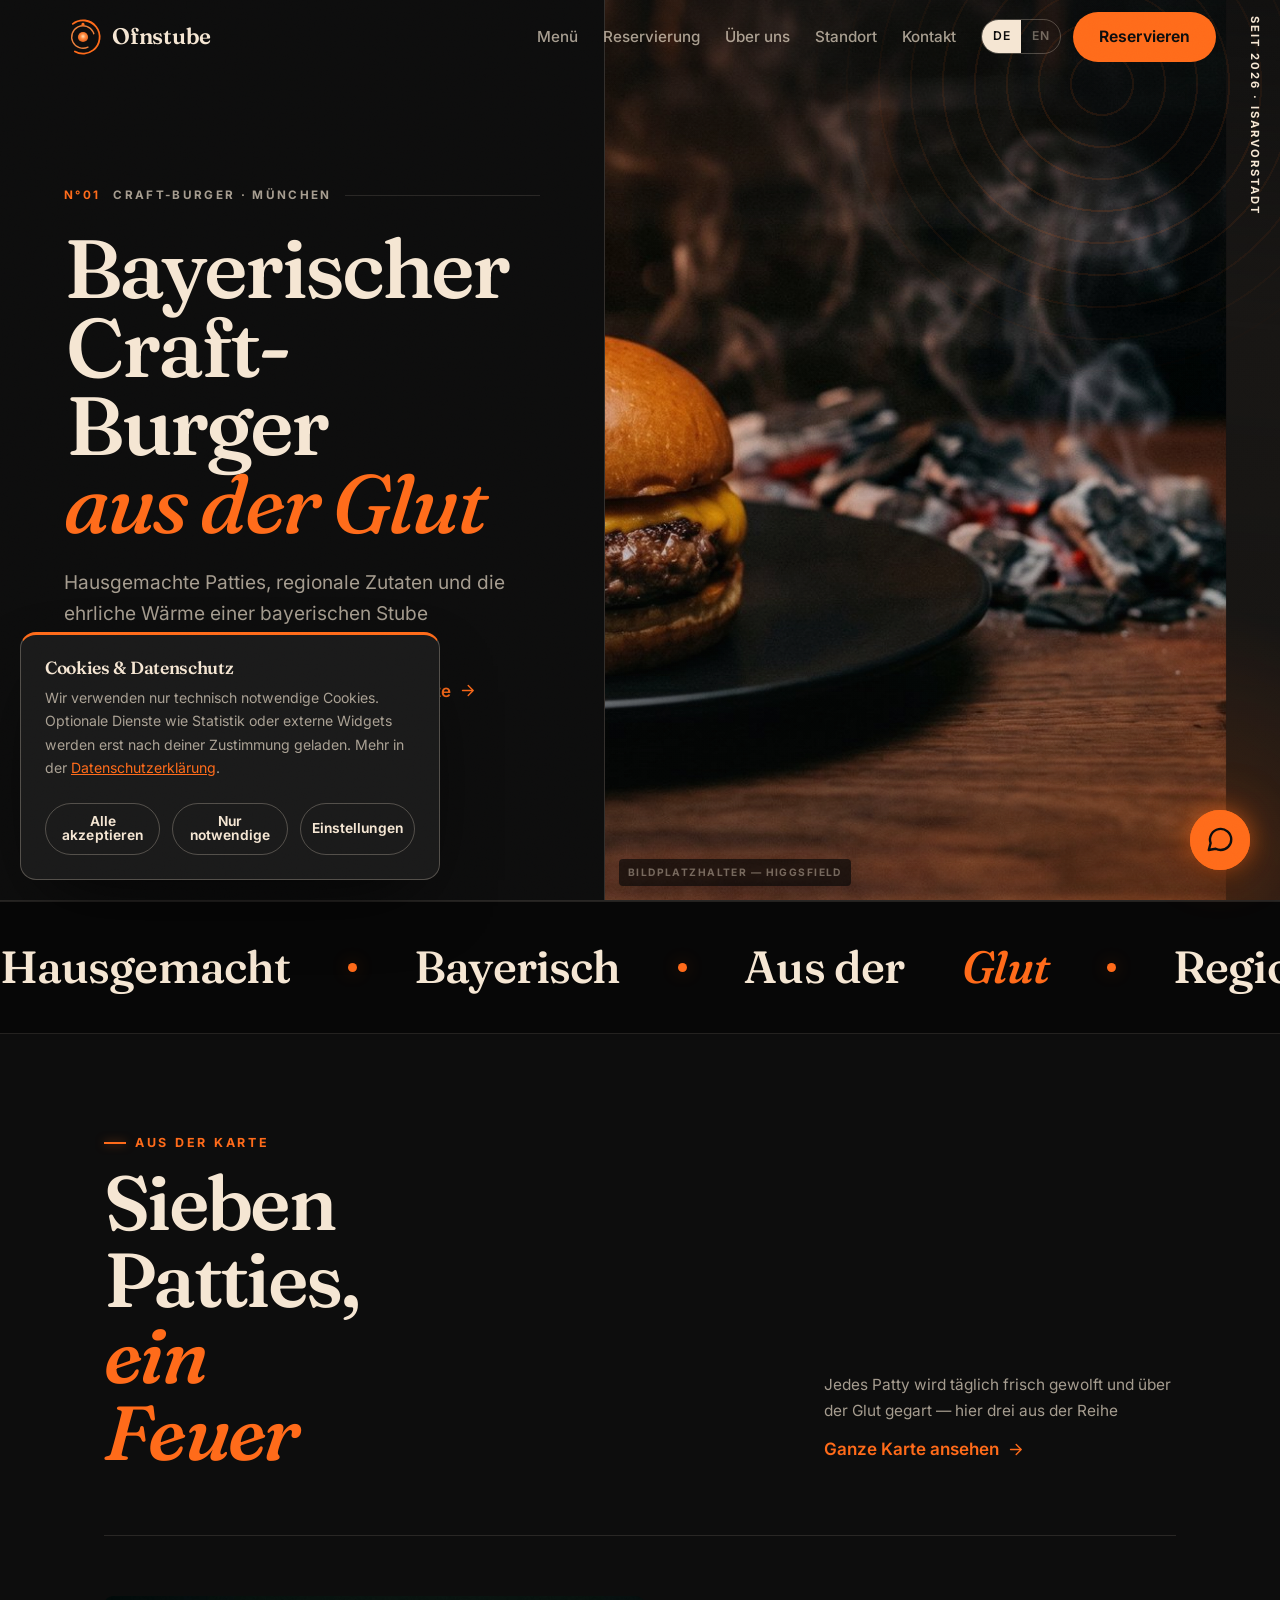
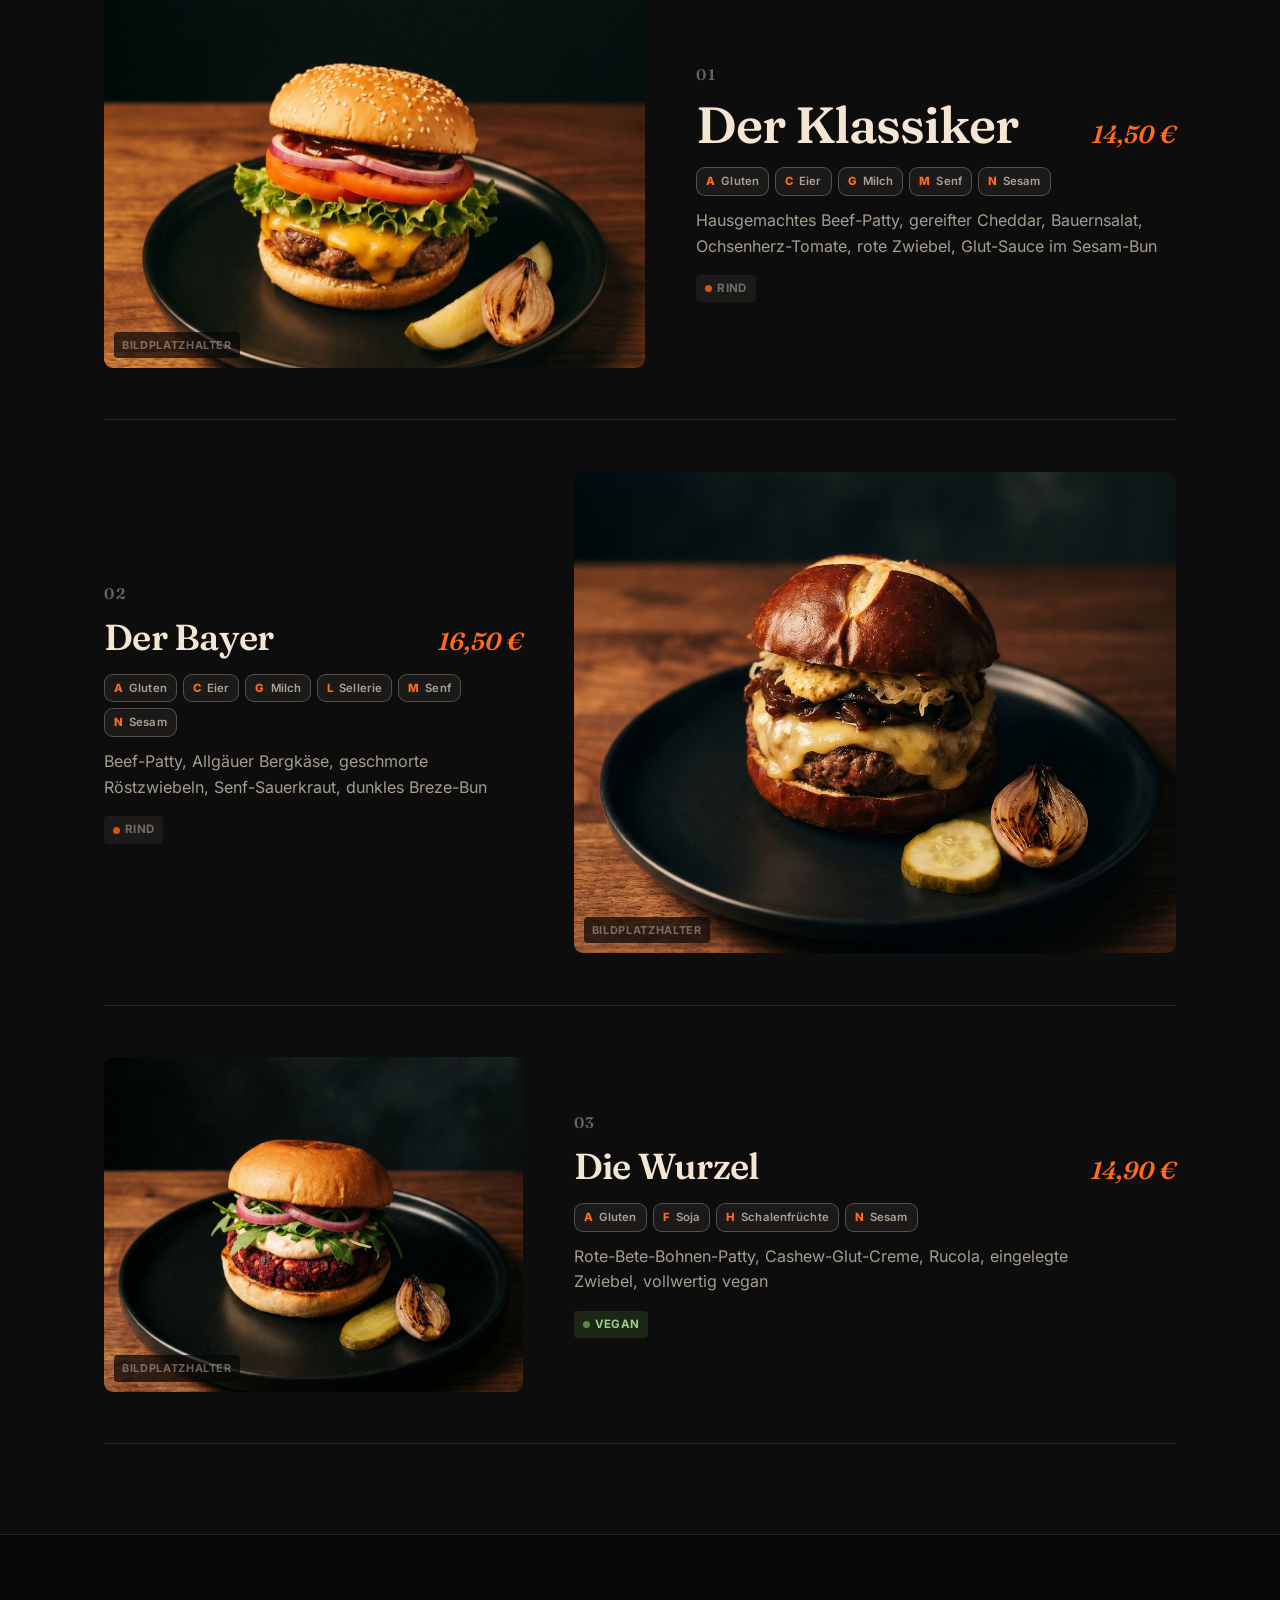
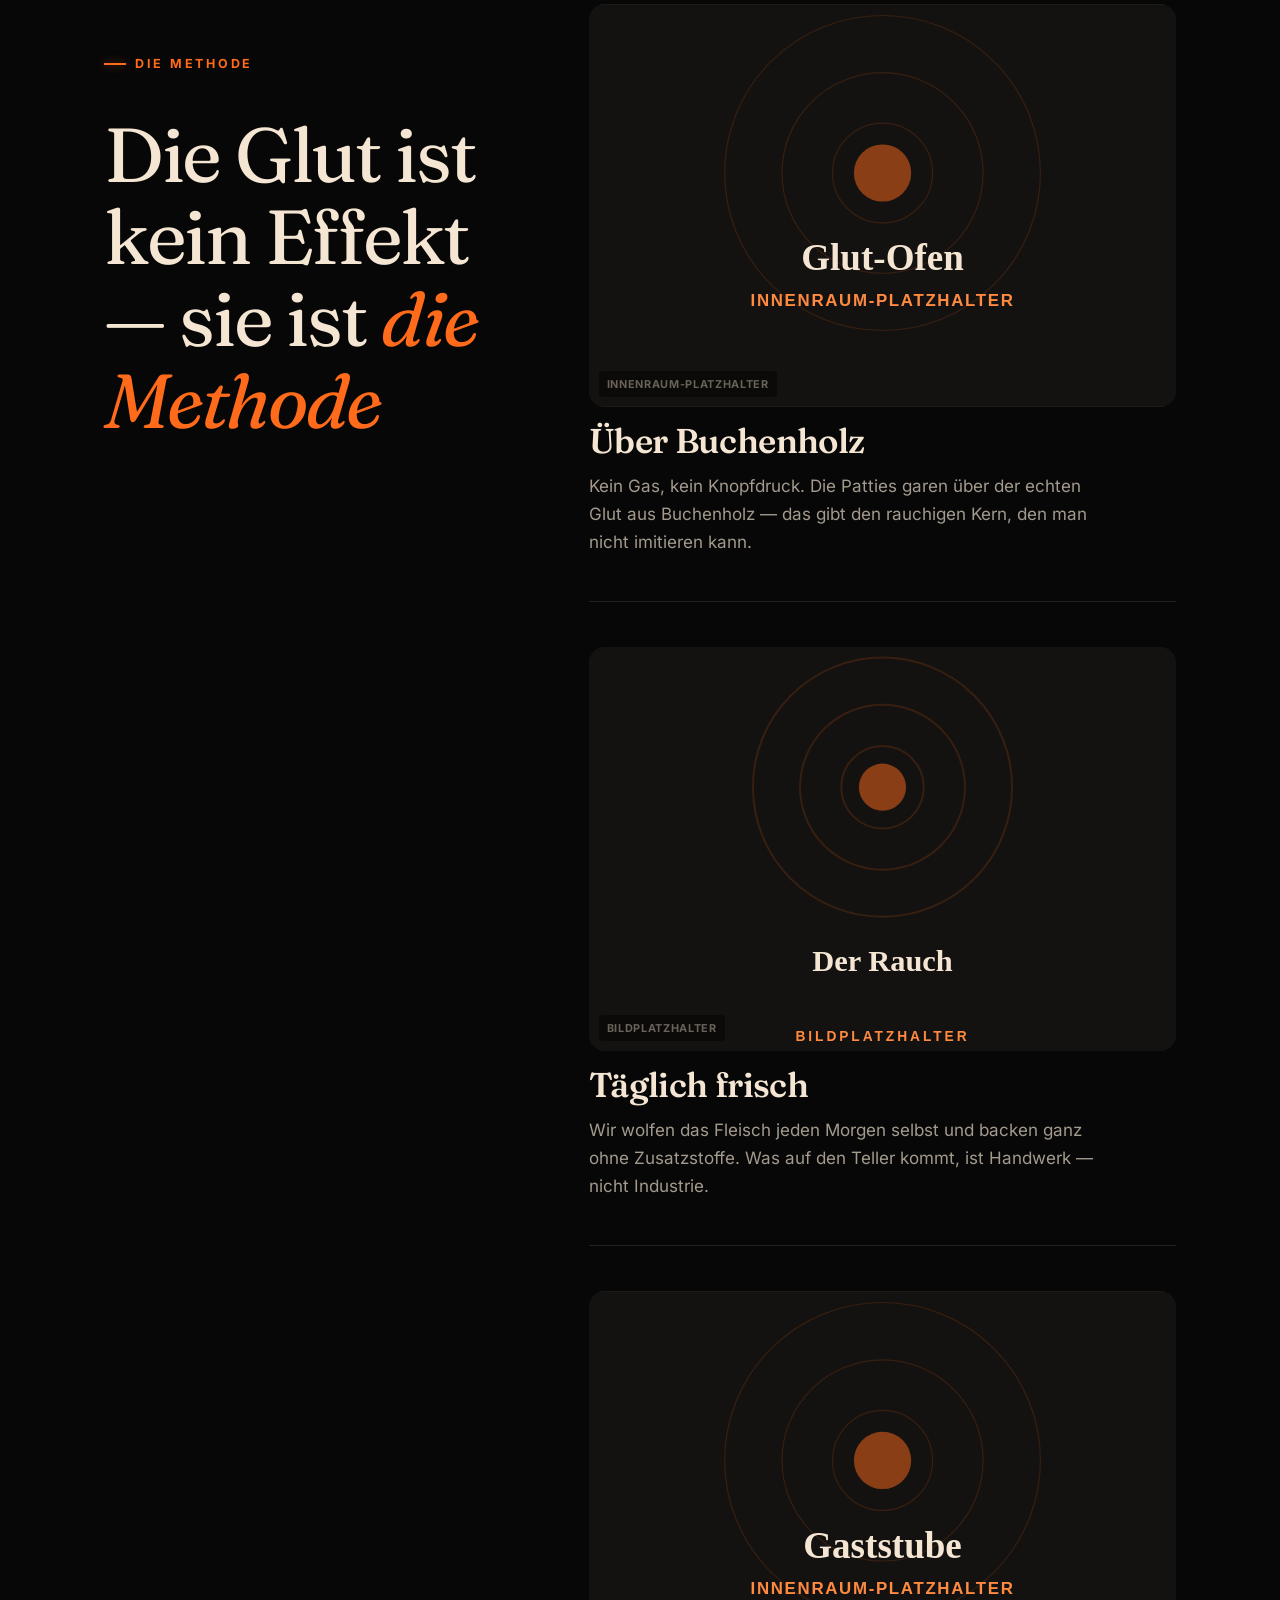
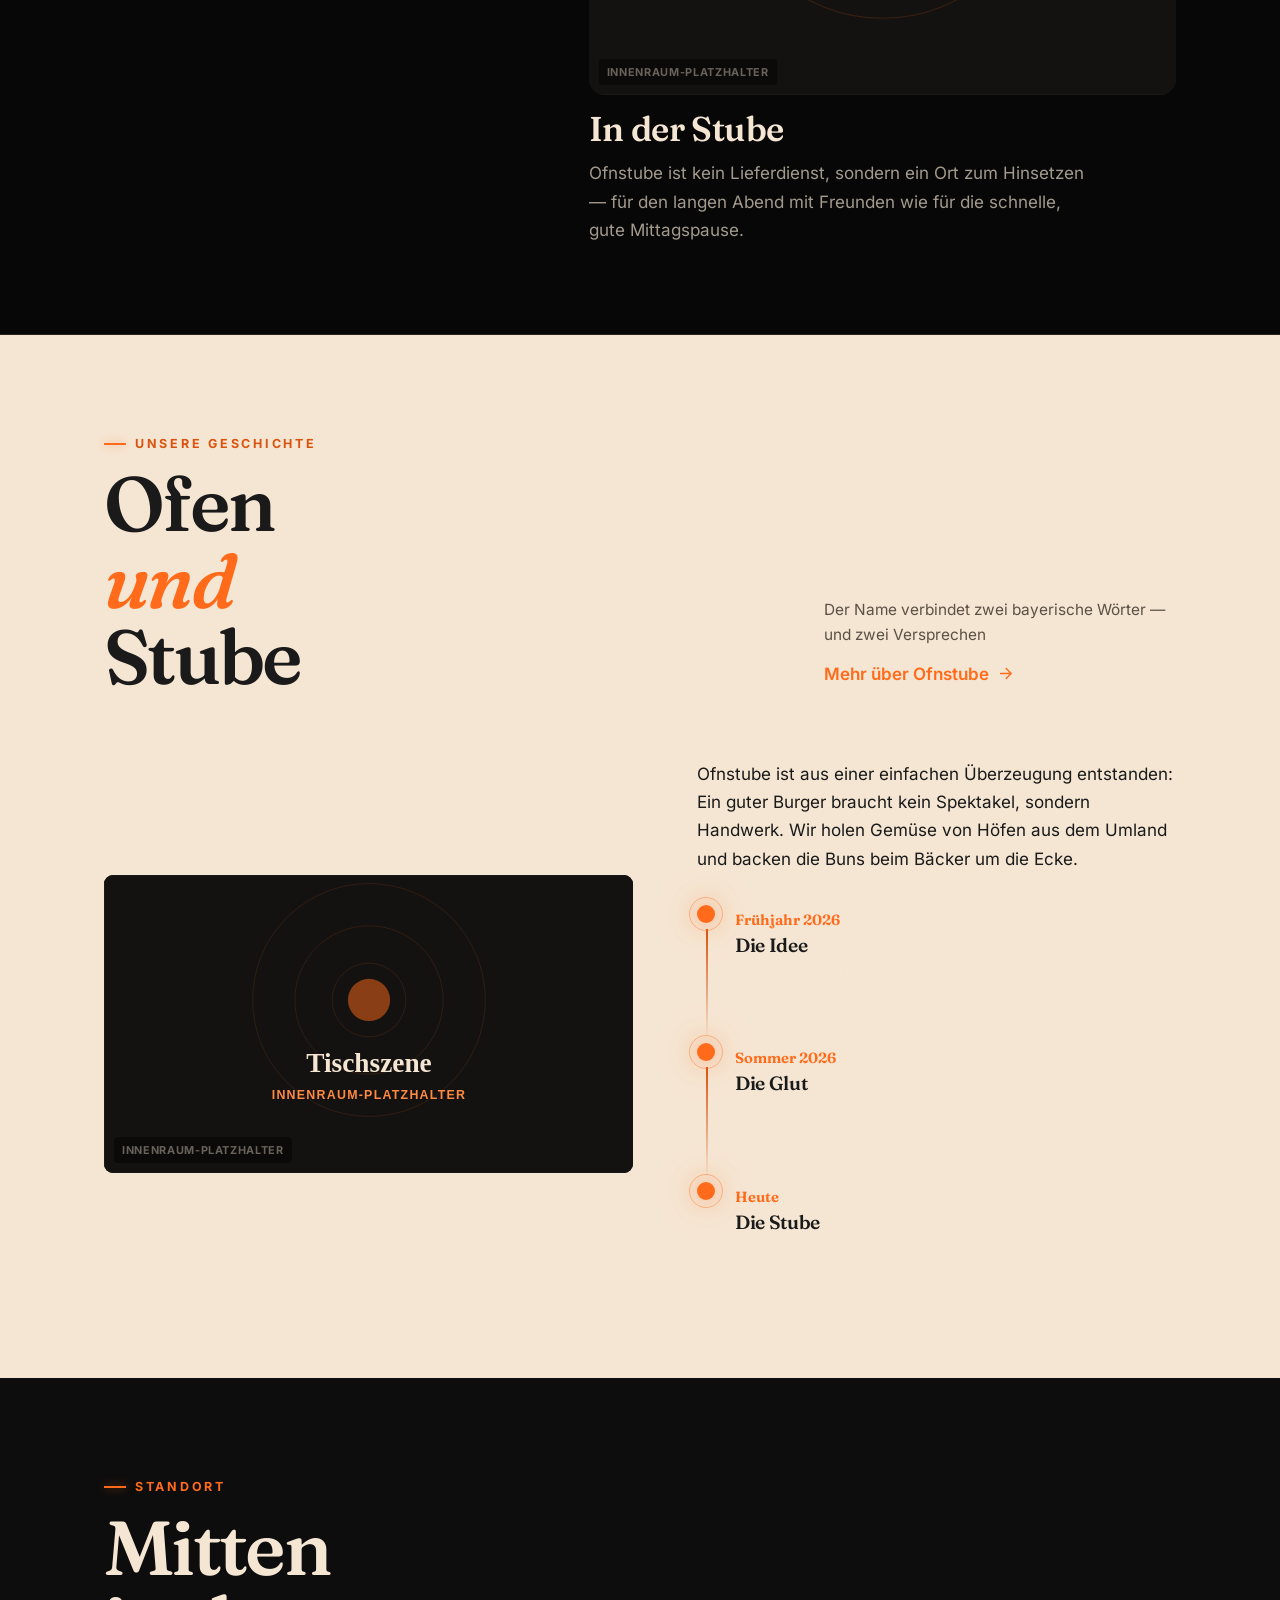
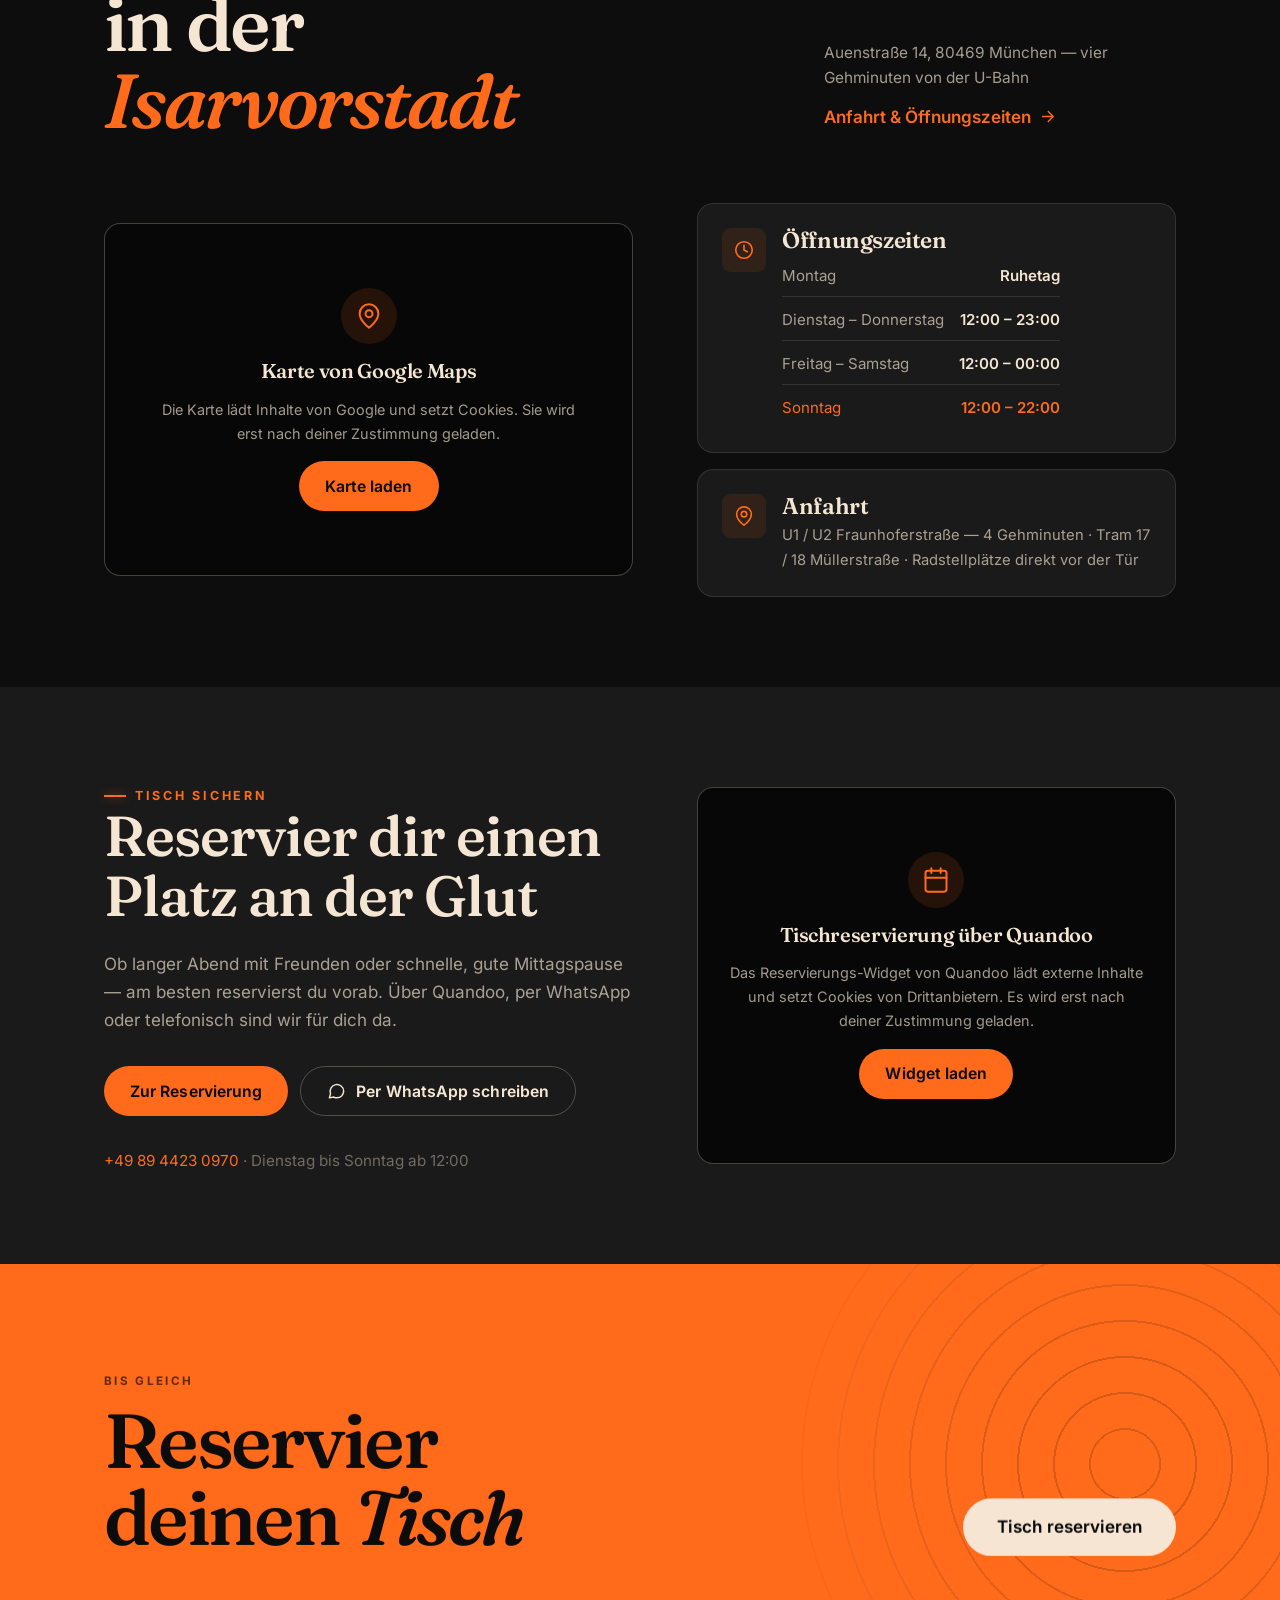
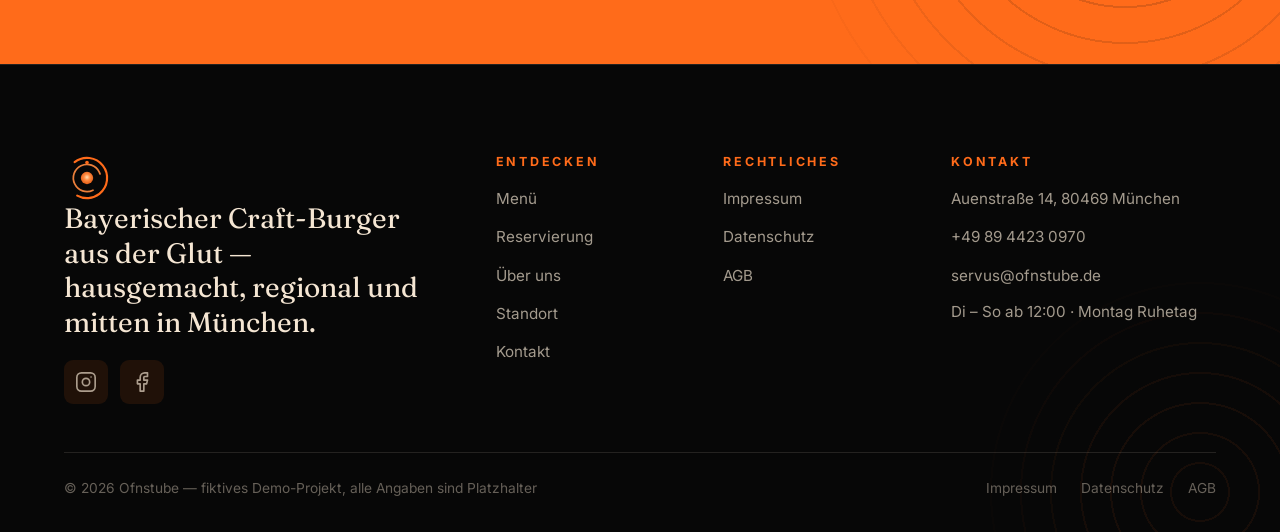
==== pages/index.html @ fd4000f8 "Stage 2 — Ofnstube R&D-prototype ready for GitHub Pages Bavarian craft-burger restaurant site, Münch" ====
<!doctype html>
<html lang="de">
<head>
<meta charset="utf-8">
<meta name="viewport" content="width=device-width, initial-scale=1">
<title>Ofnstube — Bayerischer Craft-Burger aus der Glut · München</title>
<meta name="description" content="Ofnstube — Craft-Burger-Restaurant in München. Hausgemachte Patties aus der Glut, regionale Zutaten, gemütliche Stube. Jetzt Tisch reservieren.">
<link rel="canonical" href="https://ofnstube.ais152.com/">
<meta name="theme-color" content="#0d0d0d">
<meta name="author" content="Ofnstube">
<meta property="og:type" content="restaurant">
<meta property="og:site_name" content="Ofnstube">
<meta property="og:title" content="Ofnstube — Bayerischer Craft-Burger aus der Glut">
<meta property="og:description" content="Craft-Burger-Restaurant in München. Hausgemachte Patties, regionale Zutaten, ehrliche Stube-Wärme.">
<meta property="og:image" content="https://ofnstube.ais152.com/assets/images/og/og-default.svg">
<meta property="og:locale" content="de_DE">
<meta property="og:locale:alternate" content="en_US">
<meta name="twitter:card" content="summary_large_image">
<meta name="twitter:title" content="Ofnstube — Bayerischer Craft-Burger aus der Glut">
<meta name="twitter:description" content="Craft-Burger-Restaurant in München. Hausgemachte Patties, regionale Zutaten, ehrliche Stube-Wärme.">
<meta name="twitter:image" content="https://ofnstube.ais152.com/assets/images/og/og-default.svg">
<link rel="alternate" hreflang="de" href="https://ofnstube.ais152.com/">
<link rel="alternate" hreflang="en" href="https://ofnstube.ais152.com/">
<link rel="alternate" hreflang="x-default" href="https://ofnstube.ais152.com/">
<link rel="icon" href="../assets/logo/logo-2-mark-only.svg" type="image/svg+xml">
<link rel="preload" href="../assets/fonts/fraunces-variable.woff2" as="font" type="font/woff2" crossorigin>
<link rel="preload" href="../assets/fonts/inter-variable.woff2" as="font" type="font/woff2" crossorigin>
<link rel="stylesheet" href="../assets/css/tokens.css">
<link rel="stylesheet" href="../assets/css/base.css">
<link rel="stylesheet" href="../assets/css/glut-ring.css">
<link rel="stylesheet" href="../assets/css/layout.css">
<link rel="stylesheet" href="../assets/css/components.css">
<link rel="stylesheet" href="../assets/css/motion.css">
<link rel="stylesheet" href="../assets/css/hero.css">
<link rel="stylesheet" href="../assets/css/menu.css">
<script>document.documentElement.classList.add('js');</script>
<script type="application/ld+json">
{
  "@context": "https://schema.org",
  "@type": "Restaurant",
  "name": "Ofnstube",
  "description": "Craft-Burger-Restaurant in München — hausgemachte Patties aus der Glut, regionale Zutaten.",
  "url": "https://ofnstube.ais152.com/",
  "telephone": "+49 89 4423 0970",
  "priceRange": "€€",
  "servesCuisine": ["American", "Bavarian"],
  "acceptsReservations": "True",
  "hasMenu": "https://ofnstube.ais152.com/menu",
  "image": ["https://ofnstube.ais152.com/assets/images/og/og-default.svg"],
  "address": {
    "@type": "PostalAddress",
    "streetAddress": "Auenstraße 14",
    "postalCode": "80469",
    "addressLocality": "München",
    "addressRegion": "Bayern",
    "addressCountry": "DE"
  },
  "geo": { "@type": "GeoCoordinates", "latitude": 48.1299, "longitude": 11.5680 },
  "openingHoursSpecification": [
    { "@type": "OpeningHoursSpecification", "dayOfWeek": ["Tuesday", "Wednesday", "Thursday"], "opens": "12:00", "closes": "23:00" },
    { "@type": "OpeningHoursSpecification", "dayOfWeek": ["Friday", "Saturday"], "opens": "12:00", "closes": "00:00" },
    { "@type": "OpeningHoursSpecification", "dayOfWeek": "Sunday", "opens": "12:00", "closes": "22:00" }
  ],
  "sameAs": ["https://www.instagram.com/ofnstube", "https://www.facebook.com/ofnstube"]
}
</script>
</head>
<body>
<a class="skip-link" href="#main">Zum Inhalt springen</a>

<header class="site-header">
  <div class="container container--wide site-header__inner">
    <a class="brand" href="index.html" aria-label="Ofnstube — Startseite">
      <img class="logo-mark" src="../assets/logo/logo-2-mark-only.svg" alt="" width="38" height="38">
      <span class="brand__word">Ofnstube</span>
    </a>
    <nav class="nav" aria-label="Hauptnavigation">
      <a class="nav__link" href="menu.html" data-en="Menu">Menü</a>
      <a class="nav__link" href="reservation.html" data-en="Reservations">Reservierung</a>
      <a class="nav__link" href="ueber-uns.html" data-en="About">Über uns</a>
      <a class="nav__link" href="standort.html" data-en="Location">Standort</a>
      <a class="nav__link" href="kontakt.html" data-en="Contact">Kontakt</a>
    </nav>
    <div class="header-actions">
      <div class="lang-switch" role="group" aria-label="Sprache / Language">
        <button class="lang-switch__btn" type="button" data-lang-btn="de" aria-pressed="true">DE</button>
        <button class="lang-switch__btn" type="button" data-lang-btn="en" aria-pressed="false">EN</button>
      </div>
      <a class="btn btn--primary" href="reservation.html" data-en="Reserve">Reservieren</a>
      <button class="nav-toggle" type="button" aria-expanded="false" aria-controls="mobile-nav" aria-label="Menü öffnen" data-en-label="Open menu">
        <span class="nav-toggle__bars" aria-hidden="true"></span>
      </button>
    </div>
  </div>
</header>

<nav class="mobile-nav" id="mobile-nav" aria-label="Mobile Navigation">
  <a class="mobile-nav__link" href="menu.html" data-en="Menu">Menü</a>
  <a class="mobile-nav__link" href="reservation.html" data-en="Reservations">Reservierung</a>
  <a class="mobile-nav__link" href="ueber-uns.html" data-en="About">Über uns</a>
  <a class="mobile-nav__link" href="standort.html" data-en="Location">Standort</a>
  <a class="mobile-nav__link" href="kontakt.html" data-en="Contact">Kontakt</a>
  <div class="mobile-nav__foot">
    <a class="btn btn--primary btn--block" href="reservation.html" data-en="Reserve a table">Tisch reservieren</a>
    <div class="lang-switch" role="group" aria-label="Sprache / Language">
      <button class="lang-switch__btn" type="button" data-lang-btn="de" aria-pressed="true">DE</button>
      <button class="lang-switch__btn" type="button" data-lang-btn="en" aria-pressed="false">EN</button>
    </div>
  </div>
</nav>

<main id="main">

  <!-- ============ HERO — asymmetric, food-first ============ -->
  <section class="hero">
    <div class="hero__claim">
      <p class="hero__kicker" data-hero-in data-en-html="<span class=&quot;hero__idx&quot;>N°01</span> Craft burger · Munich"><span class="hero__idx">N°01</span> Craft-Burger · München</p>
      <h1 class="hero__headline" data-hero-in data-en-html="
        <span class=&quot;ln&quot;>Bavarian</span>
        <span class=&quot;ln ln--lg&quot;>craft burgers</span>
        <span class=&quot;ln ln--glut&quot;>from the embers</span>
      ">
        <span class="ln">Bayerischer</span>
        <span class="ln ln--lg">Craft-Burger</span>
        <span class="ln ln--glut">aus der Glut</span>
      </h1>
      <p class="hero__sub" data-hero-in data-en="House-made patties, regional ingredients and the honest warmth of a Bavarian Stube">Hausgemachte Patties, regionale Zutaten und die ehrliche Wärme einer bayerischen Stube</p>
      <div class="hero__actions" data-hero-in>
        <a class="btn btn--primary btn--lg" href="reservation.html" data-en="Reserve a table">Tisch reservieren</a>
        <a class="link-arrow" href="menu.html" data-en-html="
          See the full menu
          <svg viewBox=&quot;0 0 24 24&quot; fill=&quot;none&quot; stroke=&quot;currentColor&quot; stroke-width=&quot;2&quot; stroke-linecap=&quot;round&quot; stroke-linejoin=&quot;round&quot; aria-hidden=&quot;true&quot;><path d=&quot;M5 12h14&quot;/><path d=&quot;m13 5 7 7-7 7&quot;/></svg>
        ">
          Zur ganzen Karte
          <svg viewBox="0 0 24 24" fill="none" stroke="currentColor" stroke-width="2" stroke-linecap="round" stroke-linejoin="round" aria-hidden="true"><path d="M5 12h14"/><path d="m13 5 7 7-7 7"/></svg>
        </a>
      </div>
      <a class="hero__scroll" href="#signatures" aria-label="Weiter zu den Signature-Burgern" data-en="More">Weiter</a>
    </div>
    <div class="hero__visual">
      <img class="hero__media" data-hero-parallax src="../assets/images/hero-poster.jpg" onerror="this.onerror=null;this.src='../assets/images/hero-poster.svg'" alt="Craft-Burger aus der Glut im Ofnstube in München" width="1600" height="900">
      <span class="hero__ring" data-hero-ring aria-hidden="true"></span>
      <span class="hero__tag" data-en="Image placeholder — Higgsfield">Bildplatzhalter — Higgsfield</span>
      <p class="hero__meta" data-en="Since 2026 · Isarvorstadt">Seit 2026 · Isarvorstadt</p>
    </div>
  </section>

  <!-- ============ MARQUEE — laufendes Versprechen ============ -->
  <div class="marquee">
    <div class="marquee__track">
      <div class="marquee__group">
        <span class="marquee__item" data-en-html="House-made <span class=&quot;marquee__dot&quot; aria-hidden=&quot;true&quot;></span> Bavarian <span class=&quot;marquee__dot&quot; aria-hidden=&quot;true&quot;></span> From the <em>embers</em> <span class=&quot;marquee__dot&quot; aria-hidden=&quot;true&quot;></span> Regional ingredients <span class=&quot;marquee__dot&quot; aria-hidden=&quot;true&quot;></span> Since 2026 <span class=&quot;marquee__dot&quot; aria-hidden=&quot;true&quot;></span>">Hausgemacht <span class="marquee__dot" aria-hidden="true"></span> Bayerisch <span class="marquee__dot" aria-hidden="true"></span> Aus der <em>Glut</em> <span class="marquee__dot" aria-hidden="true"></span> Regionale Zutaten <span class="marquee__dot" aria-hidden="true"></span> Seit 2026 <span class="marquee__dot" aria-hidden="true"></span></span>
      </div>
      <div class="marquee__group" aria-hidden="true">
        <span class="marquee__item" data-en-html="House-made <span class=&quot;marquee__dot&quot;></span> Bavarian <span class=&quot;marquee__dot&quot;></span> From the <em>embers</em> <span class=&quot;marquee__dot&quot;></span> Regional ingredients <span class=&quot;marquee__dot&quot;></span> Since 2026 <span class=&quot;marquee__dot&quot;></span>">Hausgemacht <span class="marquee__dot"></span> Bayerisch <span class="marquee__dot"></span> Aus der <em>Glut</em> <span class="marquee__dot"></span> Regionale Zutaten <span class="marquee__dot"></span> Seit 2026 <span class="marquee__dot"></span></span>
      </div>
    </div>
  </div>

  <!-- ============ SIGNATURES — editorial menu teaser ============ -->
  <section class="section" id="signatures">
    <div class="container">
      <div class="ed-head" data-reveal>
        <div class="ed-head__lead">
          <p class="eyebrow" data-en="From the menu">Aus der Karte</p>
          <h2 data-en-html="Seven patties, <em>one fire</em>">Sieben Patties, <em>ein Feuer</em></h2>
        </div>
        <div class="ed-head__aside">
          <p data-en="Every patty is freshly ground daily and cooked over the embers — here are three from the line-up">Jedes Patty wird täglich frisch gewolft und über der Glut gegart — hier drei aus der Reihe</p>
          <a class="link-arrow" href="menu.html" data-en-html="
            See the full menu
            <svg viewBox=&quot;0 0 24 24&quot; fill=&quot;none&quot; stroke=&quot;currentColor&quot; stroke-width=&quot;2&quot; stroke-linecap=&quot;round&quot; stroke-linejoin=&quot;round&quot; aria-hidden=&quot;true&quot;><path d=&quot;M5 12h14&quot;/><path d=&quot;m13 5 7 7-7 7&quot;/></svg>
          ">
            Ganze Karte ansehen
            <svg viewBox="0 0 24 24" fill="none" stroke="currentColor" stroke-width="2" stroke-linecap="round" stroke-linejoin="round" aria-hidden="true"><path d="M5 12h14"/><path d="m13 5 7 7-7 7"/></svg>
          </a>
        </div>
      </div>
      <div class="menu-grid">

        <article class="dish" data-reveal>
          <div class="dish__media media">
            <img src="../assets/images/menu/patty-classic.jpg" onerror="this.onerror=null;this.src='../assets/images/menu/patty-classic.svg'" alt="Der Klassiker — Signature-Burger von Ofnstube" width="900" height="620" loading="lazy">
            <span class="media__tag" data-en="Image placeholder">Bildplatzhalter</span>
          </div>
          <div class="dish__body">
            <div class="dish__head">
              <h3 class="dish__name" data-en="The Classic">Der Klassiker</h3>
              <span class="dish__price">14,50 €</span>
            </div>
            <div class="chip-row dish__allergens" aria-label="Allergene: Gluten, Eier, Milch, Senf, Sesam">
              <span class="chip"><span class="chip__code">A</span> Gluten</span>
              <span class="chip"><span class="chip__code">C</span> Eier</span>
              <span class="chip"><span class="chip__code">G</span> Milch</span>
              <span class="chip"><span class="chip__code">M</span> Senf</span>
              <span class="chip"><span class="chip__code">N</span> Sesam</span>
            </div>
            <p class="dish__desc" data-en="House-made beef patty, aged cheddar, farmhouse lettuce, oxheart tomato, red onion and ember sauce in a sesame bun">Hausgemachtes Beef-Patty, gereifter Cheddar, Bauernsalat, Ochsenherz-Tomate, rote Zwiebel, Glut-Sauce im Sesam-Bun</p>
            <div class="dish__meta"><span class="diet-tag diet-tag--meat" data-en="Beef">Rind</span></div>
          </div>
        </article>

        <article class="dish" data-reveal>
          <div class="dish__media media">
            <img src="../assets/images/menu/patty-bayer.jpg" onerror="this.onerror=null;this.src='../assets/images/menu/patty-bayer.svg'" alt="Der Bayer — Signature-Burger von Ofnstube" width="600" height="480" loading="lazy">
            <span class="media__tag" data-en="Image placeholder">Bildplatzhalter</span>
          </div>
          <div class="dish__body">
            <div class="dish__head">
              <h3 class="dish__name" data-en="The Bavarian">Der Bayer</h3>
              <span class="dish__price">16,50 €</span>
            </div>
            <div class="chip-row dish__allergens" aria-label="Allergene: Gluten, Eier, Milch, Sellerie, Senf, Sesam">
              <span class="chip"><span class="chip__code">A</span> Gluten</span>
              <span class="chip"><span class="chip__code">C</span> Eier</span>
              <span class="chip"><span class="chip__code">G</span> Milch</span>
              <span class="chip"><span class="chip__code">L</span> Sellerie</span>
              <span class="chip"><span class="chip__code">M</span> Senf</span>
              <span class="chip"><span class="chip__code">N</span> Sesam</span>
            </div>
            <p class="dish__desc" data-en="Beef patty, Allgäu mountain cheese, braised roasted onions, mustard sauerkraut on a dark pretzel bun">Beef-Patty, Allgäuer Bergkäse, geschmorte Röstzwiebeln, Senf-Sauerkraut, dunkles Breze-Bun</p>
            <div class="dish__meta"><span class="diet-tag diet-tag--meat" data-en="Beef">Rind</span></div>
          </div>
        </article>

        <article class="dish" data-reveal>
          <div class="dish__media media">
            <img src="../assets/images/menu/patty-wurzel.jpg" onerror="this.onerror=null;this.src='../assets/images/menu/patty-wurzel.svg'" alt="Die Wurzel — veganer Signature-Burger von Ofnstube" width="600" height="480" loading="lazy">
            <span class="media__tag" data-en="Image placeholder">Bildplatzhalter</span>
          </div>
          <div class="dish__body">
            <div class="dish__head">
              <h3 class="dish__name" data-en="The Root">Die Wurzel</h3>
              <span class="dish__price">14,90 €</span>
            </div>
            <div class="chip-row dish__allergens" aria-label="Allergene: Gluten, Soja, Schalenfrüchte, Sesam">
              <span class="chip"><span class="chip__code">A</span> Gluten</span>
              <span class="chip"><span class="chip__code">F</span> Soja</span>
              <span class="chip"><span class="chip__code">H</span> Schalenfrüchte</span>
              <span class="chip"><span class="chip__code">N</span> Sesam</span>
            </div>
            <p class="dish__desc" data-en="Beetroot and bean patty, cashew ember cream, rocket and pickled onion — fully vegan">Rote-Bete-Bohnen-Patty, Cashew-Glut-Creme, Rucola, eingelegte Zwiebel, vollwertig vegan</p>
            <div class="dish__meta"><span class="diet-tag diet-tag--vegan" data-en="Vegan">Vegan</span></div>
          </div>
        </article>

      </div>
    </div>
  </section>

  <!-- ============ STATEMENT — sticky-pin, die Methode ============ -->
  <section class="statement">
    <div class="container">
      <div class="statement__grid">
        <div class="statement__lead">
          <div class="statement__lead-inner" data-reveal>
            <p class="eyebrow" data-en="The method">Die Methode</p>
            <p class="statement__quote" data-en-html="The embers aren't an effect — they are <em>the method</em>">Die Glut ist kein Effekt — sie ist <em>die Methode</em></p>
          </div>
        </div>
        <div class="statement__panels">
          <article class="statement__panel" data-reveal>
            <div class="media">
              <img src="../assets/images/interior/interior-glut.svg" alt="Der Glut-Ofen im Ofnstube" width="1280" height="720" loading="lazy">
              <span class="media__tag" data-en="Interior placeholder">Innenraum-Platzhalter</span>
            </div>
            <h3 data-en="Over beechwood">Über Buchenholz</h3>
            <p data-en="No gas, no push of a button. The patties cook over real beechwood embers — that gives them the smoky core you simply cannot fake.">Kein Gas, kein Knopfdruck. Die Patties garen über der echten Glut aus Buchenholz — das gibt den rauchigen Kern, den man nicht imitieren kann.</p>
          </article>
          <article class="statement__panel" data-reveal>
            <div class="media">
              <img src="../assets/images/menu/patty-rauch.svg" alt="Der Rauch — geräucherter Burger von Ofnstube" width="900" height="620" loading="lazy">
              <span class="media__tag" data-en="Image placeholder">Bildplatzhalter</span>
            </div>
            <h3 data-en="Fresh every day">Täglich frisch</h3>
            <p data-en="We grind the meat ourselves every morning and bake entirely without additives. What reaches the plate is craft — not industry.">Wir wolfen das Fleisch jeden Morgen selbst und backen ganz ohne Zusatzstoffe. Was auf den Teller kommt, ist Handwerk — nicht Industrie.</p>
          </article>
          <article class="statement__panel" data-reveal>
            <div class="media">
              <img src="../assets/images/interior/interior-stube.svg" alt="Die Gaststube von Ofnstube" width="1280" height="720" loading="lazy">
              <span class="media__tag" data-en="Interior placeholder">Innenraum-Platzhalter</span>
            </div>
            <h3 data-en="In the Stube">In der Stube</h3>
            <p data-en="Ofnstube is not a delivery service but a place to sit down — for the long evening with friends as much as for the quick, good lunch break.">Ofnstube ist kein Lieferdienst, sondern ein Ort zum Hinsetzen — für den langen Abend mit Freunden wie für die schnelle, gute Mittagspause.</p>
          </article>
        </div>
      </div>
    </div>
  </section>

  <!-- ============ ÜBER UNS — interlude ============ -->
  <section class="section section--bone">
    <div class="container">
      <div class="ed-head" data-reveal>
        <div class="ed-head__lead">
          <p class="eyebrow" data-en="Our story">Unsere Geschichte</p>
          <h2 data-en-html="Oven <em>and</em> Stube">Ofen <em>und</em> Stube</h2>
        </div>
        <div class="ed-head__aside">
          <p data-en="The name joins two Bavarian words — and two promises">Der Name verbindet zwei bayerische Wörter — und zwei Versprechen</p>
          <a class="link-arrow" href="ueber-uns.html" data-en-html="
            More about Ofnstube
            <svg viewBox=&quot;0 0 24 24&quot; fill=&quot;none&quot; stroke=&quot;currentColor&quot; stroke-width=&quot;2&quot; stroke-linecap=&quot;round&quot; stroke-linejoin=&quot;round&quot; aria-hidden=&quot;true&quot;><path d=&quot;M5 12h14&quot;/><path d=&quot;m13 5 7 7-7 7&quot;/></svg>
          ">
            Mehr über Ofnstube
            <svg viewBox="0 0 24 24" fill="none" stroke="currentColor" stroke-width="2" stroke-linecap="round" stroke-linejoin="round" aria-hidden="true"><path d="M5 12h14"/><path d="m13 5 7 7-7 7"/></svg>
          </a>
        </div>
      </div>
      <div class="split">
        <figure data-reveal>
          <div class="media">
            <img src="../assets/images/interior/interior-tisch.svg" alt="Gedeckter Tisch im Ofnstube" width="1280" height="720" loading="lazy">
            <span class="media__tag" data-en="Interior placeholder">Innenraum-Platzhalter</span>
          </div>
        </figure>
        <div data-reveal>
          <div class="flow">
            <p data-en="Ofnstube grew out of a simple conviction: a good burger needs no spectacle, only craft. We source vegetables from farms in the surrounding countryside and have the buns baked at the bakery around the corner.">Ofnstube ist aus einer einfachen Überzeugung entstanden: Ein guter Burger braucht kein Spektakel, sondern Handwerk. Wir holen Gemüse von Höfen aus dem Umland und backen die Buns beim Bäcker um die Ecke.</p>
          </div>
          <div class="timeline mt-6">
            <div class="timeline__item">
              <span class="glut-dot" aria-hidden="true"></span>
              <div class="timeline__body">
                <span class="timeline__year" data-en="Spring 2026">Frühjahr 2026</span>
                <h3 data-en="The idea">Die Idee</h3>
                <p data-en="Two cooks and the question of why Munich had no burger with a real Stube soul.">Zwei Köche und die Frage, warum München keinen Burger mit echter Stube-Seele hat.</p>
              </div>
            </div>
            <div class="timeline__item">
              <span class="glut-dot" aria-hidden="true"></span>
              <div class="timeline__body">
                <span class="timeline__year" data-en="Summer 2026">Sommer 2026</span>
                <h3 data-en="The embers">Die Glut</h3>
                <p data-en="The conversion of an old tavern in the Isarvorstadt begins — at its heart an oven for the embers.">Der Umbau einer alten Gaststube in der Isarvorstadt beginnt — im Zentrum ein Ofen für die Glut.</p>
              </div>
            </div>
            <div class="timeline__item">
              <span class="glut-dot" aria-hidden="true"></span>
              <div class="timeline__body">
                <span class="timeline__year" data-en="Today">Heute</span>
                <h3 data-en="The Stube">Die Stube</h3>
                <p data-en="Ofnstube opens its doors — seven signature patties and a room full of warmth.">Ofnstube öffnet die Türen — sieben Signature-Patties und ein Raum voller Wärme.</p>
              </div>
            </div>
          </div>
        </div>
      </div>
    </div>
  </section>

  <!-- ============ STANDORT — teaser ============ -->
  <section class="section">
    <div class="container">
      <div class="ed-head" data-reveal>
        <div class="ed-head__lead">
          <p class="eyebrow" data-en="Location">Standort</p>
          <h2 data-en-html="Right in the <em>Isarvorstadt</em>">Mitten in der <em>Isarvorstadt</em></h2>
        </div>
        <div class="ed-head__aside">
          <p data-en="Auenstraße 14, 80469 Munich — four minutes' walk from the U-Bahn">Auenstraße 14, 80469 München — vier Gehminuten von der U-Bahn</p>
          <a class="link-arrow" href="standort.html" data-en-html="
            Directions &amp; opening hours
            <svg viewBox=&quot;0 0 24 24&quot; fill=&quot;none&quot; stroke=&quot;currentColor&quot; stroke-width=&quot;2&quot; stroke-linecap=&quot;round&quot; stroke-linejoin=&quot;round&quot; aria-hidden=&quot;true&quot;><path d=&quot;M5 12h14&quot;/><path d=&quot;m13 5 7 7-7 7&quot;/></svg>
          ">
            Anfahrt & Öffnungszeiten
            <svg viewBox="0 0 24 24" fill="none" stroke="currentColor" stroke-width="2" stroke-linecap="round" stroke-linejoin="round" aria-hidden="true"><path d="M5 12h14"/><path d="m13 5 7 7-7 7"/></svg>
          </a>
        </div>
      </div>
      <div class="split">
        <div data-reveal>
          <div class="embed" data-embed="map">
            <div class="embed__consent">
              <span class="embed-icon" aria-hidden="true">
                <svg viewBox="0 0 24 24" fill="none" stroke="currentColor" stroke-width="1.7" stroke-linecap="round" stroke-linejoin="round"><path d="M20 10c0 6-8 12-8 12s-8-6-8-12a8 8 0 0 1 16 0z"/><circle cx="12" cy="10" r="3"/></svg>
              </span>
              <h3 data-en="Map from Google Maps">Karte von Google Maps</h3>
              <p data-en="The map loads content from Google and sets cookies. It is only loaded after your consent.">Die Karte lädt Inhalte von Google und setzt Cookies. Sie wird erst nach deiner Zustimmung geladen.</p>
              <button class="btn btn--primary" type="button" data-embed-load data-en="Load map">Karte laden</button>
            </div>
            <div class="embed__frame">
              <div class="embed-mock">
                <h3 data-en="Google Maps map">Google-Maps-Karte</h3>
                <p data-en="In live operation the interactive map with the exact address appears here. In the prototype it remains a placeholder until the final address is confirmed.">Im Live-Betrieb erscheint hier die interaktive Karte mit der genauen Adresse. Im Prototyp bleibt sie ein Platzhalter, bis die endgültige Adresse feststeht.</p>
                <div class="embed-actions">
                  <a class="btn btn--ghost" href="standort.html" data-en="Directions in detail">Anfahrt im Detail</a>
                </div>
              </div>
            </div>
          </div>
        </div>
        <div class="flow" data-reveal>
          <div class="info-tile">
            <span class="info-tile__icon" aria-hidden="true">
              <svg viewBox="0 0 24 24" fill="none" stroke="currentColor" stroke-width="1.8" stroke-linecap="round" stroke-linejoin="round"><circle cx="12" cy="12" r="9"/><path d="M12 7v5l3.5 2"/></svg>
            </span>
            <div>
              <h4 data-en="Opening hours">Öffnungszeiten</h4>
              <ul class="hours" aria-label="Öffnungszeiten">
                <li data-day="1"><span class="day" data-en="Monday">Montag</span><span class="time" data-en="Closed">Ruhetag</span></li>
                <li data-day="2 3 4"><span class="day" data-en="Tuesday – Thursday">Dienstag – Donnerstag</span><span class="time">12:00 – 23:00</span></li>
                <li data-day="5 6"><span class="day" data-en="Friday – Saturday">Freitag – Samstag</span><span class="time">12:00 – 00:00</span></li>
                <li data-day="0"><span class="day" data-en="Sunday">Sonntag</span><span class="time">12:00 – 22:00</span></li>
              </ul>
            </div>
          </div>
          <div class="info-tile">
            <span class="info-tile__icon" aria-hidden="true">
              <svg viewBox="0 0 24 24" fill="none" stroke="currentColor" stroke-width="1.8" stroke-linecap="round" stroke-linejoin="round"><path d="M20 10c0 6-8 12-8 12s-8-6-8-12a8 8 0 0 1 16 0z"/><circle cx="12" cy="10" r="3"/></svg>
            </span>
            <div>
              <h4 data-en="Getting here">Anfahrt</h4>
              <p data-en="U1 / U2 Fraunhoferstraße — 4 minutes' walk · Tram 17 / 18 Müllerstraße · Bike racks right outside the door">U1 / U2 Fraunhoferstraße — 4 Gehminuten · Tram 17 / 18 Müllerstraße · Radstellplätze direkt vor der Tür</p>
            </div>
          </div>
        </div>
      </div>
    </div>
  </section>

  <!-- ============ RESERVIERUNG ============ -->
  <section class="section section--raised" id="reservierung">
    <div class="container">
      <div class="split">
        <div data-reveal>
          <p class="eyebrow" data-en="Secure a table">Tisch sichern</p>
          <h2 data-en="Reserve yourself a seat by the embers">Reservier dir einen Platz an der Glut</h2>
          <p class="mt-5" style="color:var(--text-dim)" data-en="Whether a long evening with friends or a quick, good lunch break — it's best to reserve in advance. We're here for you via Quandoo, on WhatsApp or by phone.">Ob langer Abend mit Freunden oder schnelle, gute Mittagspause — am besten reservierst du vorab. Über Quandoo, per WhatsApp oder telefonisch sind wir für dich da.</p>
          <div class="btn-row mt-6">
            <a class="btn btn--primary" href="reservation.html" data-en="Go to reservations">Zur Reservierung</a>
            <button class="btn btn--ghost" type="button" data-whatsapp data-en-html="
              <svg viewBox=&quot;0 0 24 24&quot; fill=&quot;none&quot; stroke=&quot;currentColor&quot; stroke-width=&quot;1.8&quot; stroke-linecap=&quot;round&quot; stroke-linejoin=&quot;round&quot; aria-hidden=&quot;true&quot;><path d=&quot;M21 11.5a8.4 8.4 0 0 1-8.5 8.5 8.5 8.5 0 0 1-4-1L3 20l1.5-5.5a8.5 8.5 0 1 1 16.5-3z&quot;/></svg>
              Message us on WhatsApp
            ">
              <svg viewBox="0 0 24 24" fill="none" stroke="currentColor" stroke-width="1.8" stroke-linecap="round" stroke-linejoin="round" aria-hidden="true"><path d="M21 11.5a8.4 8.4 0 0 1-8.5 8.5 8.5 8.5 0 0 1-4-1L3 20l1.5-5.5a8.5 8.5 0 1 1 16.5-3z"/></svg>
              Per WhatsApp schreiben
            </button>
          </div>
          <p class="mt-6" style="color:var(--text-faint);font-size:.95rem" data-en-html="
            <a href=&quot;tel:+498944230970&quot; style=&quot;color:var(--ember-orange)&quot;>+49 89 4423 0970</a> · Tuesday to Sunday from 12:00
          ">
            <a href="tel:+498944230970" style="color:var(--ember-orange)">+49 89 4423 0970</a> · Dienstag bis Sonntag ab 12:00
          </p>
        </div>
        <div data-reveal>
          <div class="embed" data-embed="quandoo">
            <div class="embed__consent">
              <span class="embed-icon" aria-hidden="true">
                <svg viewBox="0 0 24 24" fill="none" stroke="currentColor" stroke-width="1.7" stroke-linecap="round" stroke-linejoin="round"><rect x="3" y="4" width="18" height="18" rx="2"/><path d="M16 2v4M8 2v4M3 10h18"/></svg>
              </span>
              <h3 data-en="Table reservations via Quandoo">Tischreservierung über Quandoo</h3>
              <p data-en="The Quandoo reservation widget loads external content and sets third-party cookies. It is only loaded after your consent.">Das Reservierungs-Widget von Quandoo lädt externe Inhalte und setzt Cookies von Drittanbietern. Es wird erst nach deiner Zustimmung geladen.</p>
              <button class="btn btn--primary" type="button" data-embed-load data-en="Load widget">Widget laden</button>
            </div>
            <div class="embed__frame">
              <div class="embed-mock">
                <h3 data-en="Quandoo widget">Quandoo-Widget</h3>
                <p data-en="In live operation the Quandoo reservation widget is embedded here. In the prototype it is set as a placeholder — the real merchant ID follows with the restaurant's Quandoo account.">Im Live-Betrieb wird hier das Reservierungs-Widget von Quandoo eingebettet. Im Prototyp ist es als Platzhalter hinterlegt — die echte Merchant-ID folgt mit dem Quandoo-Konto des Restaurants.</p>
                <div class="embed-actions">
                  <a class="btn btn--primary" href="reservation.html" data-en="Go to the reservation page">Zur Reservierungsseite</a>
                  <button class="btn btn--ghost" type="button" data-whatsapp data-en="Via WhatsApp">Per WhatsApp</button>
                </div>
              </div>
            </div>
          </div>
        </div>
      </div>
    </div>
  </section>

  <!-- ============ FINAL CTA ============ -->
  <section class="bigcta">
    <span class="bigcta__ring" aria-hidden="true"></span>
    <div class="container bigcta__inner">
      <div data-reveal>
        <p class="bigcta__eyebrow" data-en="See you soon">Bis gleich</p>
        <h2 data-en-html="Reserve your <em>table</em>">Reservier deinen <em>Tisch</em></h2>
      </div>
      <a class="btn btn--bone btn--lg" href="reservation.html" data-reveal data-en="Reserve a table">Tisch reservieren</a>
    </div>
  </section>

</main>

<footer class="site-footer">
  <span class="glut-ring glut-ring--footer" aria-hidden="true"></span>
  <div class="container container--wide">
    <div class="footer-grid">
      <div class="footer-col footer-brand">
        <img class="logo-mark" src="../assets/logo/logo-2-mark-only.svg" alt="Ofnstube" width="46" height="46">
        <p>Bayerischer Craft-Burger aus der Glut — hausgemacht, regional und mitten in München.</p>
        <div class="btn-row" style="margin-top:1.25rem">
          <a class="info-tile__icon" href="https://www.instagram.com/ofnstube" target="_blank" rel="noopener" aria-label="Ofnstube auf Instagram">
            <svg viewBox="0 0 24 24" fill="none" stroke="currentColor" stroke-width="1.8" stroke-linecap="round" stroke-linejoin="round" aria-hidden="true"><rect x="2" y="2" width="20" height="20" rx="5"/><circle cx="12" cy="12" r="4"/><path d="M17.5 6.5h.01"/></svg>
          </a>
          <a class="info-tile__icon" href="https://www.facebook.com/ofnstube" target="_blank" rel="noopener" aria-label="Ofnstube auf Facebook">
            <svg viewBox="0 0 24 24" fill="none" stroke="currentColor" stroke-width="1.8" stroke-linecap="round" stroke-linejoin="round" aria-hidden="true"><path d="M18 2h-3a5 5 0 0 0-5 5v3H7v4h3v8h4v-8h3l1-4h-4V7a1 1 0 0 1 1-1h3z"/></svg>
          </a>
        </div>
      </div>
      <div class="footer-col">
        <h4>Entdecken</h4>
        <ul>
          <li><a href="menu.html" data-en="Menu">Menü</a></li>
          <li><a href="reservation.html" data-en="Reservations">Reservierung</a></li>
          <li><a href="ueber-uns.html" data-en="About">Über uns</a></li>
          <li><a href="standort.html" data-en="Location">Standort</a></li>
          <li><a href="kontakt.html" data-en="Contact">Kontakt</a></li>
        </ul>
      </div>
      <div class="footer-col">
        <h4>Rechtliches</h4>
        <ul>
          <li><a href="impressum.html">Impressum</a></li>
          <li><a href="datenschutz.html">Datenschutz</a></li>
          <li><a href="agb.html">AGB</a></li>
        </ul>
      </div>
      <div class="footer-col">
        <h4>Kontakt</h4>
        <ul>
          <li><a href="https://maps.google.com/?q=Auenstra%C3%9Fe+14+M%C3%BCnchen" target="_blank" rel="noopener">Auenstraße 14, 80469 München</a></li>
          <li><a href="tel:+498944230970">+49 89 4423 0970</a></li>
          <li><a href="mailto:servus@ofnstube.de">servus@ofnstube.de</a></li>
          <li><p>Di – So ab 12:00 · Montag Ruhetag</p></li>
        </ul>
      </div>
    </div>
    <div class="footer-bottom">
      <p>© <span data-year>2026</span> Ofnstube — fiktives Demo-Projekt, alle Angaben sind Platzhalter</p>
      <nav aria-label="Rechtliche Links">
        <a href="impressum.html">Impressum</a>
        <a href="datenschutz.html">Datenschutz</a>
        <a href="agb.html">AGB</a>
      </nav>
    </div>
  </div>
</footer>

<a class="fab" href="https://wa.me/4915144209930" target="_blank" rel="noopener" data-whatsapp aria-label="Ofnstube per WhatsApp kontaktieren">
  <span class="fab__ping" aria-hidden="true"></span>
  <svg viewBox="0 0 24 24" fill="none" stroke="currentColor" stroke-width="1.9" stroke-linecap="round" stroke-linejoin="round" aria-hidden="true"><path d="M21 11.5a8.4 8.4 0 0 1-8.5 8.5 8.5 8.5 0 0 1-4-1L3 20l1.5-5.5a8.5 8.5 0 1 1 16.5-3z"/></svg>
</a>

<aside class="cookie-banner" id="cookie-banner" aria-label="Cookie-Hinweis" hidden>
  <h3>Cookies &amp; Datenschutz</h3>
  <p>Wir verwenden nur technisch notwendige Cookies. Optionale Dienste wie Statistik oder externe Widgets werden erst nach deiner Zustimmung geladen. Mehr in der <a href="datenschutz.html">Datenschutzerklärung</a>.</p>
  <div class="cookie-actions">
    <button class="btn" type="button" data-cookie="all">Alle akzeptieren</button>
    <button class="btn" type="button" data-cookie="necessary">Nur notwendige</button>
    <button class="btn" type="button" data-cookie="settings">Einstellungen</button>
  </div>
</aside>

<script src="../assets/vendor/lenis.min.js"></script>
<script src="../assets/vendor/gsap.min.js"></script>
<script src="../assets/vendor/ScrollTrigger.min.js"></script>
<script src="../assets/js/lenis-init.js"></script>
<script src="../assets/js/gsap-init.js"></script>
<script src="../assets/js/allergens.js"></script>
<script src="../assets/js/menu-renderer.js"></script>
<script src="../assets/js/quandoo-loader.js"></script>
<script src="../assets/js/whatsapp.js"></script>
<script src="../assets/js/lang.js"></script>
<script src="../assets/js/main.js"></script>
</body>
</html>
---- assets/css/tokens.css ----
/* ============================================================
   Ofnstube · tokens.css
   Design tokens — single source of truth.
   Bavarian craft-burger · smoked-black + ember + bone.
   ============================================================ */

:root {
  /* — Brand palette (CDP-locked) — */
  --smoked-black: #0d0d0d;
  --ember-orange: #ff6b1a;
  --bone:         #f5e6d3;
  --olive:        #5c6b2c;   /* decorative ONLY — never text */
  --ink-900:      #1a1a1a;
  --warn:         #c41e3a;
  --ok-500:       #5c8a3c;

  /* — Derived dark surfaces — */
  --ink-850:      #181614;
  --ink-800:      #232020;
  --ink-700:      #2e2a26;
  --surface:        var(--smoked-black);
  --surface-raised: var(--ink-900);
  --surface-sunken: #070707;

  /* — Light (bone) surfaces — */
  --surface-bone:   #f5e6d3;
  --surface-bone-2: #ecdcc1;

  /* — Hairlines — */
  --hairline:        rgba(245, 230, 211, .12);
  --hairline-strong: rgba(245, 230, 211, .26);
  --hairline-bone:   rgba(26, 26, 26, .14);

  /* — Text on dark — */
  --text:       var(--bone);
  --text-dim:   rgba(245, 230, 211, .66);
  --text-faint: rgba(245, 230, 211, .40);

  /* — Text on bone — */
  --text-on-bone:     #1a1a1a;
  --text-on-bone-dim: #5b5046;

  /* — Text on ember (smoked-black, 5.1:1 AA) — */
  --text-on-ember: #0d0d0d;

  /* — Ember scale — */
  --ember-bright:  #ff8a40;
  --ember-deep:    #d9530f;
  --ember-glow-1:  rgba(255, 107, 26, .55);
  --ember-glow-2:  rgba(255, 107, 26, .30);
  --ember-glow-3:  rgba(255, 107, 26, .12);

  /* — Typography families — */
  --font-display: 'Fraunces', Georgia, 'Times New Roman', serif;
  --font-body:    'Inter', 'Segoe UI', system-ui, -apple-system, sans-serif;

  /* — Fluid type scale — */
  --fs-eyebrow:  .78rem;
  --fs-small:    .86rem;
  --fs-body:     1.0625rem;
  --fs-body-lg:  1.1875rem;
  --fs-h4: clamp(1.15rem, .62rem + 1.0vw, 1.45rem);
  --fs-h3: clamp(1.45rem, .90rem + 1.7vw, 2.15rem);
  --fs-h2: clamp(2.05rem, 1.20rem + 2.9vw, 3.55rem);
  --fs-h1: clamp(2.70rem, 1.30rem + 5.4vw, 5.75rem);
  --fs-display: clamp(3.10rem, 1.10rem + 7.4vw, 7.10rem);

  /* — Line-heights (A: headings >= 1.05) — */
  --lh-tight: 1.06;
  --lh-snug:  1.20;
  --lh-body:  1.66;

  /* — Tracking — */
  --tracking-eyebrow: .22em;
  --tracking-tight:  -.018em;

  /* — Spacing — */
  --sp-1: .25rem;  --sp-2: .5rem;   --sp-3: .75rem;
  --sp-4: 1rem;    --sp-5: 1.5rem;  --sp-6: 2rem;
  --sp-7: 3rem;    --sp-8: 4rem;    --sp-9: 6rem;

  /* — Vertical rhythm (B: ONE section system) — */
  --section-y: clamp(64px, 10vh, 120px);
  --gutter:    clamp(20px, 5vw, 64px);

  /* — Layout widths — */
  --container:        1200px;
  --container-wide:   1380px;
  --container-narrow: 760px;
  --header-h: 74px;

  /* — Radii — */
  --r-xs: 4px;  --r-sm: 9px;  --r-md: 16px;
  --r-lg: 24px; --r-pill: 999px;

  /* — Borders — */
  --border:        1px solid var(--hairline);
  --border-strong: 1px solid var(--hairline-strong);

  /* — Shadows & Glut-Ring glow — */
  --shadow-card:  0 22px 60px -34px rgba(0, 0, 0, .92);
  --shadow-pop:   0 30px 80px -30px rgba(0, 0, 0, .96);
  --glut-soft:    0 0 18px var(--ember-glow-2), 0 0 44px var(--ember-glow-3);
  --glut-strong:  0 0 22px var(--ember-glow-1), 0 0 52px var(--ember-glow-2);
  --glut-focus:   0 0 0 2px var(--smoked-black), 0 0 0 4px var(--ember-orange), 0 0 20px var(--ember-glow-1);

  /* — Motion — */
  --ease-out:    cubic-bezier(.22, .61, .36, 1);
  --ease-in-out: cubic-bezier(.65, .05, .36, 1);
  --dur-fast: .18s;
  --dur:      .32s;
  --dur-slow: .6s;

  /* — z-index scale — */
  --z-base:   1;
  --z-fab:    60;
  --z-header: 80;
  --z-banner: 90;
  --z-modal:  100;

  /* — Stage 1.5 · editorial redesign — */
  --fs-mega:    clamp(2.5rem, 1.0rem + 5.2vw, 5.9rem);
  --fs-section: clamp(2.35rem, 1.1rem + 4.6vw, 5.6rem);
  --fs-kicker:  .73rem;
  --hairline-warm: rgba(255, 107, 26, .22);
  --ease-glut:  cubic-bezier(.16, .84, .44, 1);
  --paper:      #efe1c8;

  color-scheme: dark;
}
---- assets/css/base.css ----
/* ============================================================
   Ofnstube · base.css
   Self-hosted fonts (DSGVO — no Google CDN), reset, base elements.
   ============================================================ */

/* — Self-hosted variable fonts (WOFF2) — */
@font-face {
  font-family: 'Fraunces';
  src: url('../fonts/fraunces-variable.woff2') format('woff2');
  font-weight: 100 900;
  font-style: normal;
  font-display: swap;
}
@font-face {
  font-family: 'Fraunces';
  src: url('../fonts/fraunces-variable-italic.woff2') format('woff2');
  font-weight: 100 900;
  font-style: italic;
  font-display: swap;
}
@font-face {
  font-family: 'Inter';
  src: url('../fonts/inter-variable.woff2') format('woff2');
  font-weight: 100 900;
  font-style: normal;
  font-display: swap;
}
@font-face {
  font-family: 'Inter';
  src: url('../fonts/inter-variable-italic.woff2') format('woff2');
  font-weight: 100 900;
  font-style: italic;
  font-display: swap;
}

/* — Reset — */
*, *::before, *::after { box-sizing: border-box; }
* { margin: 0; }

html {
  -webkit-text-size-adjust: 100%;
  text-size-adjust: 100%;
  scroll-padding-top: calc(var(--header-h) + 24px);
  -webkit-tap-highlight-color: transparent;
}

body {
  background: var(--smoked-black);
  color: var(--text);
  font-family: var(--font-body);
  font-size: var(--fs-body);
  line-height: var(--lh-body);
  font-weight: 400;
  -webkit-font-smoothing: antialiased;
  -moz-osx-font-smoothing: grayscale;
  text-rendering: optimizeLegibility;
  overflow-x: hidden;
  min-height: 100svh;
}

/* Lenis is active -> CSS smooth-scroll off; Lenis owns the loop */
html.lenis, html.lenis body { height: auto; }
.lenis.lenis-smooth { scroll-behavior: auto !important; }
.lenis.lenis-stopped { overflow: hidden; }

/* — Headings (A: line-height >= 1.05, hyphens none) — */
h1, h2, h3, h4, h5, h6 {
  font-family: var(--font-display);
  line-height: var(--lh-tight);
  letter-spacing: var(--tracking-tight);
  color: var(--bone);
  hyphens: none;
  -webkit-hyphens: none;
  text-wrap: balance;
  font-weight: 560;
}
h1 { font-size: var(--fs-h1); font-variation-settings: 'opsz' 144, 'SOFT' 0, 'WONK' 0; }
h2 { font-size: var(--fs-h2); font-variation-settings: 'opsz' 90,  'SOFT' 0, 'WONK' 0; }
h3 { font-size: var(--fs-h3); font-variation-settings: 'opsz' 48;  font-weight: 580; }
h4 { font-size: var(--fs-h4); font-variation-settings: 'opsz' 30;  font-weight: 600; }

p { text-wrap: pretty; }
p + p { margin-top: var(--sp-4); }

a { color: inherit; text-decoration: none; }

ul, ol { list-style: none; padding: 0; }

img, svg, video, canvas {
  display: block;
  max-width: 100%;
}
img { height: auto; }

button, input, textarea, select {
  font: inherit;
  color: inherit;
}
button { background: none; border: none; cursor: pointer; }

strong, b { font-weight: 640; }
em, i { font-style: italic; }

::selection {
  background: var(--ember-orange);
  color: var(--smoked-black);
}

/* — Focus (BFSG — visible ember focus ring) — */
:focus-visible {
  outline: 2px solid var(--ember-orange);
  outline-offset: 3px;
  border-radius: var(--r-xs);
}
:focus:not(:focus-visible) { outline: none; }

/* — Scrollbar — */
* { scrollbar-color: var(--ink-700) var(--smoked-black); scrollbar-width: thin; }
::-webkit-scrollbar { width: 11px; height: 11px; }
::-webkit-scrollbar-track { background: var(--surface-sunken); }
::-webkit-scrollbar-thumb {
  background: var(--ink-700);
  border-radius: var(--r-pill);
  border: 2px solid var(--surface-sunken);
}
::-webkit-scrollbar-thumb:hover { background: var(--ember-deep); }

/* — Skip-link (a11y) — */
.skip-link {
  position: absolute;
  left: 50%;
  top: -64px;
  transform: translateX(-50%);
  z-index: var(--z-modal);
  background: var(--ember-orange);
  color: var(--smoked-black);
  font-weight: 640;
  padding: 12px 22px;
  border-radius: 0 0 var(--r-sm) var(--r-sm);
  transition: top var(--dur) var(--ease-out);
}
.skip-link:focus-visible { top: 0; outline-offset: -3px; }

/* — Screen-reader-only — */
.sr-only {
  position: absolute !important;
  width: 1px; height: 1px;
  padding: 0; margin: -1px;
  overflow: hidden;
  clip: rect(0 0 0 0);
  clip-path: inset(50%);
  white-space: nowrap;
  border: 0;
}

/* — Reduced motion (BFSG) — */
@media (prefers-reduced-motion: reduce) {
  *, *::before, *::after {
    animation-duration: .01ms !important;
    animation-iteration-count: 1 !important;
    transition-duration: .01ms !important;
    scroll-behavior: auto !important;
  }
}

/* — Stage 1.5 · Bavarian grain texture (subtle, all surfaces) — */
body::after {
  content: "";
  position: fixed;
  inset: 0;
  z-index: 200;
  pointer-events: none;
  opacity: .04;
  mix-blend-mode: overlay;
  background-image: url("data:image/svg+xml,%3Csvg%20xmlns='http://www.w3.org/2000/svg'%3E%3Cfilter%20id='n'%3E%3CfeTurbulence%20type='fractalNoise'%20baseFrequency='0.82'%20numOctaves='2'%20stitchTiles='stitch'/%3E%3C/filter%3E%3Crect%20width='100%25'%20height='100%25'%20filter='url(%23n)'/%3E%3C/svg%3E");
}
---- assets/css/glut-ring.css ----
/* ============================================================
   Ofnstube · glut-ring.css
   LEITMOTIV — Glut-Ring: concentric rings of pulsing ember.
   Applied: hero backdrop · card hover · CTA focus · timeline
   markers · footer pattern · 404 focus · logo-mark pulse.
   ============================================================ */

/* — Core ring object: concentric ember circles — */
.glut-ring {
  --ring-gap: 38px;
  --ring-line: 2px;
  position: absolute;
  aspect-ratio: 1;
  border-radius: 50%;
  pointer-events: none;
  background:
    repeating-radial-gradient(circle at 50% 50%,
      transparent 0,
      transparent calc(var(--ring-gap) - var(--ring-line)),
      var(--ember-glow-2) calc(var(--ring-gap) - var(--ring-line)),
      var(--ember-glow-2) var(--ring-gap));
  -webkit-mask: radial-gradient(circle at 50% 50%, #000 30%, transparent 74%);
          mask: radial-gradient(circle at 50% 50%, #000 30%, transparent 74%);
  opacity: .5;
}

/* hero: a single large breathing ring set */
.glut-ring--hero {
  width: min(118vw, 1180px);
  inset: auto auto 50% 50%;
  transform: translate(-50%, 50%);
  opacity: .42;
  animation: glut-breathe 9s var(--ease-in-out) infinite;
}

/* footer: static rings tucked into a corner */
.glut-ring--footer {
  --ring-gap: 30px;
  width: 460px;
  inset: auto -150px -190px auto;
  opacity: .22;
}

/* 404: big central focus ring */
.glut-ring--404 {
  --ring-gap: 30px;
  width: min(86vw, 540px);
  inset: 50% auto auto 50%;
  transform: translate(-50%, -50%);
  opacity: .5;
  animation: glut-breathe 7s var(--ease-in-out) infinite;
}

/* a filled core disc that sits inside hero rings */
.glut-core {
  position: absolute;
  inset: auto auto 50% 50%;
  transform: translate(-50%, 50%);
  width: clamp(220px, 34vw, 420px);
  aspect-ratio: 1;
  border-radius: 50%;
  pointer-events: none;
  background: radial-gradient(circle at 50% 46%,
    var(--ember-glow-1) 0%,
    var(--ember-glow-3) 42%,
    transparent 70%);
  filter: blur(8px);
  animation: glut-pulse 6s var(--ease-in-out) infinite;
}

/* — Ring keyframes — */
@keyframes glut-breathe {
  0%, 100% { opacity: .30; transform: translate(-50%, 50%) scale(1); }
  50%      { opacity: .52; transform: translate(-50%, 50%) scale(1.045); }
}
@keyframes glut-pulse {
  0%, 100% { opacity: .55; transform: translate(-50%, 50%) scale(1); }
  50%      { opacity: .9;  transform: translate(-50%, 50%) scale(1.07); }
}
@keyframes glut-logo-pulse {
  0%, 100% { filter: drop-shadow(0 0 0 transparent); }
  50%      { filter: drop-shadow(0 0 7px var(--ember-glow-1)); }
}

/* — Logo-mark pulse (added on load / scroll-in by JS) — */
.logo-mark { width: 38px; height: 38px; flex: none; transition: filter var(--dur) var(--ease-out); }
.footer-brand .logo-mark { width: 46px; height: 46px; }

/* final-CTA backdrop ring */
.glut-ring--cta {
  --ring-gap: 34px;
  width: min(122vw, 1000px);
  inset: 50% auto auto 50%;
  transform: translate(-50%, -50%);
  opacity: .3;
}
.logo-mark.is-glowing { animation: glut-logo-pulse 1.5s var(--ease-in-out) 2; }

/* — Glut hover utility — any card / surface — */
.glut-hover {
  transition:
    transform var(--dur) var(--ease-out),
    box-shadow var(--dur) var(--ease-out),
    border-color var(--dur) var(--ease-out);
}
.glut-hover:hover,
.glut-hover:focus-within {
  border-color: rgba(255, 107, 26, .55);
  box-shadow: var(--glut-soft);
}

/* — Timeline marker: a small live ember ring — */
.glut-dot {
  position: relative;
  width: 18px;
  height: 18px;
  border-radius: 50%;
  background: var(--ember-orange);
  box-shadow: var(--glut-strong);
  flex: none;
}
.glut-dot::after {
  content: "";
  position: absolute;
  inset: -8px;
  border-radius: 50%;
  border: 1.5px solid rgba(255, 107, 26, .4);
  animation: glut-dot-ripple 3.4s var(--ease-out) infinite;
}
@keyframes glut-dot-ripple {
  0%   { transform: scale(.7); opacity: .9; }
  100% { transform: scale(1.6); opacity: 0; }
}

@media (prefers-reduced-motion: reduce) {
  .glut-ring--hero, .glut-ring--404, .glut-core,
  .logo-mark.is-glowing, .glut-dot::after { animation: none; }
}
---- assets/css/layout.css ----
/* ============================================================
   Ofnstube · layout.css
   Containers, section rhythm, header, nav, footer, grids.
   ============================================================ */

/* — Containers — */
.container {
  width: 100%;
  max-width: var(--container);
  margin-inline: auto;
  padding-inline: var(--gutter);
}
.container--wide   { max-width: var(--container-wide); }
.container--narrow { max-width: var(--container-narrow); }

/* — Section rhythm (B: one system, flush transitions) — */
.section { position: relative; padding-block: var(--section-y); }
.section--tight { padding-block: calc(var(--section-y) * .6); }
.section--raised { background: var(--surface-raised); }
.section--sunken { background: var(--surface-sunken); }
.section--bone {
  background: var(--surface-bone);
  color: var(--text-on-bone);
}
.section--bone h1, .section--bone h2,
.section--bone h3, .section--bone h4 { color: var(--text-on-bone); }
.section--bone .eyebrow { color: var(--ember-deep); }
.section--glut { overflow: hidden; }

.section-head { max-width: 64ch; margin-bottom: var(--sp-7); }
.section-head--center { margin-inline: auto; text-align: center; }
.section-head p { color: var(--text-dim); font-size: var(--fs-body-lg); margin-top: var(--sp-4); }
.section--bone .section-head p { color: var(--text-on-bone-dim); }

/* — Header — */
.site-header {
  position: fixed;
  inset: 0 0 auto 0;
  z-index: var(--z-header);
  height: var(--header-h);
  display: flex;
  align-items: center;
  border-bottom: 1px solid transparent;
  transition: background var(--dur) var(--ease-out),
              border-color var(--dur) var(--ease-out),
              backdrop-filter var(--dur) var(--ease-out);
}
.site-header.is-scrolled {
  background: rgba(13, 13, 13, .88);
  -webkit-backdrop-filter: blur(14px);
  backdrop-filter: blur(14px);
  border-bottom-color: var(--hairline);
}
.site-header__inner {
  display: flex;
  align-items: center;
  gap: var(--sp-5);
  width: 100%;
}

.brand {
  display: flex;
  align-items: center;
  gap: 10px;
  white-space: nowrap;
  flex: none;
}
.brand__logo { height: 36px; width: auto; }
.brand__word {
  font-family: var(--font-display);
  font-size: 1.4rem;
  font-weight: 600;
  letter-spacing: -.01em;
  color: var(--bone);
}

.nav {
  display: flex;
  align-items: center;
  gap: clamp(12px, 1.8vw, 30px);
  margin-left: auto;
}
.nav__link {
  position: relative;
  font-size: .95rem;
  font-weight: 500;
  color: var(--text-dim);
  padding: 8px 1px;
  transition: color var(--dur) var(--ease-out);
}
.nav__link:hover,
.nav__link[aria-current="page"] { color: var(--bone); }
.nav__link::after {
  content: "";
  position: absolute;
  left: 0; right: 100%; bottom: 1px;
  height: 2px;
  background: var(--ember-orange);
  box-shadow: 0 0 10px var(--ember-glow-1);
  transition: right var(--dur) var(--ease-out);
}
.nav__link:hover::after,
.nav__link[aria-current="page"]::after { right: 0; }

.header-actions { display: flex; align-items: center; gap: var(--sp-3); flex: none; }

/* — Language switch — */
.lang-switch {
  display: inline-flex;
  border: var(--border-strong);
  border-radius: var(--r-pill);
  overflow: hidden;
}
.lang-switch__btn {
  font-size: .76rem;
  font-weight: 600;
  letter-spacing: .04em;
  padding: 6px 11px;
  color: var(--text-faint);
  transition: color var(--dur), background var(--dur);
}
.lang-switch__btn[aria-pressed="true"] {
  color: var(--smoked-black);
  background: var(--bone);
}

/* — Hamburger — */
.nav-toggle {
  display: none;
  width: 46px; height: 46px;
  border: var(--border-strong);
  border-radius: var(--r-sm);
  align-items: center;
  justify-content: center;
  flex: none;
}
.nav-toggle__bars,
.nav-toggle__bars::before,
.nav-toggle__bars::after {
  content: "";
  display: block;
  width: 20px; height: 2px;
  background: var(--bone);
  transition: transform var(--dur) var(--ease-out), opacity var(--dur);
}
.nav-toggle__bars { position: relative; }
.nav-toggle__bars::before { position: absolute; top: -6px; }
.nav-toggle__bars::after  { position: absolute; top: 6px; }
.nav-toggle[aria-expanded="true"] .nav-toggle__bars { background: transparent; }
.nav-toggle[aria-expanded="true"] .nav-toggle__bars::before { transform: translateY(6px) rotate(45deg); }
.nav-toggle[aria-expanded="true"] .nav-toggle__bars::after  { transform: translateY(-6px) rotate(-45deg); }

/* — Mobile nav drawer — */
.mobile-nav {
  position: fixed;
  inset: var(--header-h) 0 0 0;
  z-index: var(--z-banner);
  background: rgba(8, 8, 8, .98);
  -webkit-backdrop-filter: blur(8px);
  backdrop-filter: blur(8px);
  padding: var(--sp-6) var(--gutter) var(--sp-8);
  display: flex;
  flex-direction: column;
  gap: var(--sp-2);
  transform: translateX(100%);
  visibility: hidden;
  transition: transform var(--dur) var(--ease-in-out), visibility var(--dur);
  overflow-y: auto;
}
.mobile-nav.is-open { transform: translateX(0); visibility: visible; }
.mobile-nav__link {
  font-family: var(--font-display);
  font-size: 1.7rem;
  font-weight: 540;
  color: var(--bone);
  padding: 14px 0;
  border-bottom: 1px solid var(--hairline);
}
.mobile-nav__link[aria-current="page"] { color: var(--ember-orange); }
.mobile-nav__foot { margin-top: var(--sp-6); display: flex; flex-direction: column; gap: var(--sp-4); }

/* — Footer — */
.site-footer {
  position: relative;
  overflow: hidden;
  background: var(--surface-sunken);
  border-top: 1px solid var(--hairline);
  padding-block: var(--sp-8) var(--sp-5);
}
.footer-grid {
  display: grid;
  grid-template-columns: 1.6fr 1fr 1fr 1.3fr;
  gap: var(--sp-7) var(--sp-5);
  position: relative;
  z-index: 1;
}
.footer-col h4 {
  font-family: var(--font-body);
  font-size: var(--fs-eyebrow);
  font-weight: 700;
  letter-spacing: var(--tracking-eyebrow);
  text-transform: uppercase;
  color: var(--text-faint);
  margin-bottom: var(--sp-4);
}
.footer-col ul { display: flex; flex-direction: column; gap: 10px; }
.footer-col a, .footer-col p { color: var(--text-dim); font-size: .95rem; transition: color var(--dur); }
.footer-col a:hover { color: var(--ember-orange); }
.footer-brand__mark { height: 40px; width: auto; margin-bottom: var(--sp-4); }
.footer-brand p { max-width: 34ch; }

.footer-bottom {
  position: relative;
  z-index: 1;
  margin-top: var(--sp-7);
  padding-top: var(--sp-5);
  border-top: 1px solid var(--hairline);
  display: flex;
  flex-wrap: wrap;
  gap: var(--sp-3) var(--sp-5);
  align-items: center;
  justify-content: space-between;
  color: var(--text-faint);
  font-size: var(--fs-small);
}
.footer-bottom nav { display: flex; flex-wrap: wrap; gap: var(--sp-2) var(--sp-5); }

/* — Grids — */
.grid { display: grid; gap: var(--sp-5); }
.grid--cards { grid-template-columns: repeat(auto-fit, minmax(min(290px, 100%), 1fr)); }
.grid--2 { grid-template-columns: repeat(2, 1fr); }
.grid--3 { grid-template-columns: repeat(3, 1fr); }
.split {
  display: grid;
  grid-template-columns: 1.05fr .95fr;
  gap: clamp(28px, 5vw, 80px);
  align-items: center;
}

/* — Utilities — */
.text-center { text-align: center; }
.btn-row { display: flex; gap: var(--sp-3); flex-wrap: wrap; }
.btn-row--center { justify-content: center; }
.section-foot { margin-top: var(--sp-7); }
.flow > * + * { margin-top: var(--sp-4); }
.mt-5 { margin-top: var(--sp-5); }
.mt-6 { margin-top: var(--sp-6); }

/* — Responsive — */
@media (max-width: 1024px) {
  .nav, .header-actions .lang-switch { display: none; }
  .nav-toggle { display: inline-flex; }
  .footer-grid { grid-template-columns: 1fr 1fr; }
  .split { grid-template-columns: 1fr; }
  .grid--3 { grid-template-columns: repeat(2, 1fr); }
}
@media (max-width: 640px) {
  .footer-grid { grid-template-columns: 1fr; gap: var(--sp-6); }
  .grid--2, .grid--3 { grid-template-columns: 1fr; }
  .footer-bottom { flex-direction: column; align-items: flex-start; }
}

/* — Stage 1.5 · editorial footer refresh — */
.site-footer { padding-block: clamp(64px, 10vh, 116px) var(--sp-6); }
.footer-grid { grid-template-columns: 2fr 1fr 1fr 1.3fr; }
.footer-brand p {
  font-family: var(--font-display);
  font-size: clamp(1.3rem, 1rem + 1vw, 1.75rem);
  line-height: 1.24;
  color: var(--bone);
  max-width: 20ch;
}
.footer-col h4 { color: var(--ember-orange); }
@media (max-width: 1024px) { .footer-grid { grid-template-columns: 1fr 1fr; } }
@media (max-width: 640px)  { .footer-grid { grid-template-columns: 1fr; } }

/* — Stage 2 · large-desktop (1920px+) — content uses the space, no thin column — */
@media (min-width: 1920px) {
  :root {
    --container: 1380px;
    --container-wide: 1640px;
    --container-narrow: 840px;
    --section-y: clamp(104px, 9vh, 168px);
  }
  .hero { max-width: 2560px; margin-inline: auto; }
}
---- assets/css/components.css ----
/* ============================================================
   Ofnstube · components.css
   Buttons, eyebrow, chips, badges, cards, trust-bar, forms,
   cookie-banner, WhatsApp FAB, modal, timeline, 2-click embeds.
   ============================================================ */

/* — Eyebrow / kicker — */
.eyebrow {
  display: inline-flex;
  align-items: center;
  gap: 9px;
  font-family: var(--font-body);
  font-size: var(--fs-eyebrow);
  font-weight: 700;
  letter-spacing: var(--tracking-eyebrow);
  text-transform: uppercase;
  color: var(--ember-orange);
}
.eyebrow::before {
  content: "";
  width: 22px; height: 2px;
  background: var(--ember-orange);
  box-shadow: 0 0 10px var(--ember-glow-1);
}
.eyebrow--center::after {
  content: "";
  width: 22px; height: 2px;
  background: var(--ember-orange);
  box-shadow: 0 0 10px var(--ember-glow-1);
}

/* — Buttons — */
.btn {
  display: inline-flex;
  align-items: center;
  justify-content: center;
  gap: 10px;
  min-height: 50px;
  padding: 13px 26px;
  border-radius: var(--r-pill);
  font-family: var(--font-body);
  font-weight: 640;
  font-size: .98rem;
  line-height: 1;
  letter-spacing: .005em;
  cursor: pointer;
  transition: transform var(--dur) var(--ease-out),
              box-shadow var(--dur) var(--ease-out),
              background var(--dur) var(--ease-out),
              border-color var(--dur) var(--ease-out),
              color var(--dur) var(--ease-out);
}
.btn svg { width: 19px; height: 19px; flex: none; }
.btn:focus-visible { outline: none; box-shadow: var(--glut-focus); }
.btn:active { transform: translateY(1px); }

.btn--primary {
  background: var(--ember-orange);
  color: var(--text-on-ember);
}
.btn--primary:hover {
  background: var(--ember-bright);
  box-shadow: var(--glut-strong);
  transform: translateY(-2px);
}
.btn--ghost {
  background: transparent;
  color: var(--bone);
  border: 1.5px solid var(--hairline-strong);
}
.btn--ghost:hover {
  border-color: var(--ember-orange);
  color: var(--ember-orange);
  box-shadow: var(--glut-soft);
  transform: translateY(-2px);
}
.btn--bone {
  background: var(--bone);
  color: var(--smoked-black);
}
.btn--bone:hover { background: #fff; transform: translateY(-2px); box-shadow: var(--glut-soft); }
.btn--lg { min-height: 58px; padding: 16px 34px; font-size: 1.06rem; }
.btn--block { width: 100%; }
.section--bone .btn--ghost { color: var(--text-on-bone); border-color: var(--hairline-bone); }
.section--bone .btn--ghost:hover { color: var(--ember-deep); border-color: var(--ember-deep); }

/* link with arrow */
.link-arrow {
  display: inline-flex;
  align-items: center;
  gap: 8px;
  font-weight: 600;
  color: var(--ember-orange);
}
.link-arrow svg { width: 17px; height: 17px; transition: transform var(--dur) var(--ease-out); }
.link-arrow:hover svg { transform: translateX(5px); }

/* — Chips (allergens, generic) — */
.chip {
  display: inline-flex;
  align-items: center;
  gap: 6px;
  font-size: .74rem;
  font-weight: 600;
  letter-spacing: .01em;
  padding: 5px 10px;
  border-radius: var(--r-sm);
  background: rgba(245, 230, 211, .06);
  border: 1px solid var(--hairline-strong);
  color: var(--text-dim);
}
.chip__code {
  font-weight: 800;
  color: var(--ember-orange);
}
.chip--additive .chip__code { color: var(--bone); }
.section--bone .chip {
  background: rgba(26, 26, 26, .05);
  border-color: var(--hairline-bone);
  color: var(--text-on-bone-dim);
}
.section--bone .chip__code { color: var(--ember-deep); }

/* allergen / additive chip-row */
.chip-row {
  display: flex;
  flex-wrap: wrap;
  gap: 6px;
}

/* — Trust-bar — */
.trust-bar {
  display: flex;
  flex-wrap: wrap;
  gap: var(--sp-3) var(--sp-5);
  justify-content: center;
}
.trust-chip {
  display: inline-flex;
  align-items: center;
  gap: 10px;
  font-size: .92rem;
  font-weight: 600;
  color: var(--text-dim);
  padding: 10px 18px;
  border: var(--border);
  border-radius: var(--r-pill);
}
.trust-chip svg { width: 18px; height: 18px; color: var(--ember-orange); }

/* — Diet tags — */
.diet-tag {
  display: inline-flex;
  align-items: center;
  gap: 5px;
  font-size: .72rem;
  font-weight: 700;
  letter-spacing: .03em;
  text-transform: uppercase;
  padding: 4px 9px;
  border-radius: var(--r-xs);
}
.diet-tag::before { content: ""; width: 7px; height: 7px; border-radius: 50%; }
.diet-tag--veggie { color: #b9d18a; background: rgba(92, 107, 44, .2); }
.diet-tag--veggie::before { background: var(--olive); }
.diet-tag--vegan { color: #9bd089; background: rgba(92, 138, 60, .2); }
.diet-tag--vegan::before { background: var(--ok-500); }
.diet-tag--meat { color: var(--text-faint); background: rgba(245, 230, 211, .06); }
.diet-tag--meat::before { background: var(--ember-deep); }

/* — Age badge (JuSchG) — */
.age-badge {
  display: inline-flex;
  align-items: center;
  gap: 5px;
  font-size: .76rem;
  font-weight: 800;
  padding: 4px 10px;
  border-radius: var(--r-pill);
  color: var(--warn);
  background: rgba(196, 30, 58, .12);
  border: 1px solid rgba(196, 30, 58, .5);
}

/* — Generic card — */
.card {
  background: var(--surface-raised);
  border: var(--border);
  border-radius: var(--r-md);
  padding: var(--sp-6);
}

/* — Media placeholder frame — */
.media {
  position: relative;
  overflow: hidden;
  border-radius: var(--r-sm);
  background: var(--ink-850);
}
.media img { width: 100%; height: 100%; object-fit: cover; }
.media__tag {
  position: absolute;
  left: 10px; bottom: 10px;
  font-size: .68rem;
  font-weight: 700;
  letter-spacing: .06em;
  text-transform: uppercase;
  color: var(--text-faint);
  background: rgba(8, 8, 8, .72);
  padding: 4px 8px;
  border-radius: var(--r-xs);
}

/* — Forms — */
.form { display: flex; flex-direction: column; gap: var(--sp-5); }
.form__row { display: grid; grid-template-columns: 1fr 1fr; gap: var(--sp-4); }
.field { display: flex; flex-direction: column; gap: 7px; }
.field > label {
  font-size: .84rem;
  font-weight: 640;
  color: var(--bone);
}
.field .req { color: var(--ember-orange); }
.input, .textarea, .select {
  width: 100%;
  background: var(--surface-sunken);
  border: 1.5px solid var(--hairline-strong);
  border-radius: var(--r-sm);
  padding: 13px 15px;
  color: var(--bone);
  font-size: 1rem;
  min-height: 50px;
  transition: border-color var(--dur), box-shadow var(--dur);
}
.textarea { min-height: 130px; resize: vertical; line-height: 1.6; }
.input:focus, .textarea:focus, .select:focus {
  outline: none;
  border-color: var(--ember-orange);
  box-shadow: 0 0 0 3px var(--ember-glow-3);
}
.input::placeholder, .textarea::placeholder { color: var(--text-faint); }
.field__hint { font-size: .8rem; color: var(--text-faint); }
.fieldset { border: 0; padding: 0; }
.fieldset > legend {
  font-size: .84rem;
  font-weight: 640;
  color: var(--bone);
  margin-bottom: 7px;
  padding: 0;
}
.check {
  display: flex;
  align-items: flex-start;
  gap: 11px;
  font-size: .9rem;
  color: var(--text-dim);
  line-height: 1.5;
}
.check input {
  width: 20px; height: 20px;
  margin-top: 2px;
  accent-color: var(--ember-orange);
  flex: none;
}
.check a { color: var(--ember-orange); text-decoration: underline; text-underline-offset: 2px; }

/* — Cookie banner (DSGVO — 3 EQUAL buttons, none pre-selected) — */
.cookie-banner {
  position: fixed;
  inset: auto auto 20px 20px;
  z-index: var(--z-banner);
  width: min(420px, calc(100vw - 40px));
  background: var(--surface-raised);
  border: var(--border-strong);
  border-top: 3px solid var(--ember-orange);
  border-radius: var(--r-md);
  box-shadow: var(--shadow-pop);
  padding: var(--sp-5);
  transform: translateY(170%);
  transition: transform var(--dur-slow) var(--ease-glut);
}
.cookie-banner.is-visible { transform: translateY(0); }
.cookie-banner h3 { font-size: 1.1rem; margin-bottom: 8px; }
.cookie-banner p { font-size: .88rem; color: var(--text-dim); }
.cookie-banner p a { color: var(--ember-orange); text-decoration: underline; }
.cookie-actions {
  display: grid;
  grid-template-columns: repeat(3, 1fr);
  gap: var(--sp-3);
  margin-top: var(--sp-5);
}
/* all three identical — no dark-pattern hierarchy */
.cookie-actions .btn {
  min-height: 46px;
  padding: 11px 8px;
  font-size: .86rem;
  background: transparent;
  color: var(--bone);
  border: 1.5px solid var(--hairline-strong);
}
.cookie-actions .btn:hover {
  border-color: var(--ember-orange);
  color: var(--ember-orange);
}

/* — WhatsApp FAB — */
.fab {
  position: fixed;
  right: clamp(16px, 3vw, 30px);
  bottom: clamp(16px, 3vw, 30px);
  z-index: var(--z-fab);
  width: 60px; height: 60px;
  border-radius: 50%;
  background: var(--ember-orange);
  color: var(--smoked-black);
  display: flex;
  align-items: center;
  justify-content: center;
  box-shadow: var(--glut-strong), 0 12px 30px -8px rgba(0, 0, 0, .8);
  transition: transform var(--dur) var(--ease-out);
}
.fab:hover { transform: scale(1.08) translateY(-2px); }
.fab:focus-visible { outline: none; box-shadow: var(--glut-focus); }
.fab svg { width: 30px; height: 30px; }
.fab__ping {
  position: absolute;
  inset: 0;
  border-radius: 50%;
  border: 2px solid var(--ember-orange);
  animation: fab-ping 3.2s var(--ease-out) infinite;
}
@keyframes fab-ping {
  0%   { transform: scale(1); opacity: .7; }
  100% { transform: scale(1.75); opacity: 0; }
}
@media (prefers-reduced-motion: reduce) { .fab__ping { animation: none; opacity: 0; } }

/* — Modal — */
.modal {
  position: fixed;
  inset: 0;
  z-index: var(--z-modal);
  display: grid;
  place-items: center;
  padding: var(--gutter);
  background: rgba(5, 5, 5, .8);
  -webkit-backdrop-filter: blur(4px);
  backdrop-filter: blur(4px);
  opacity: 0;
  visibility: hidden;
  transition: opacity var(--dur), visibility var(--dur);
}
.modal.is-open { opacity: 1; visibility: visible; }
.modal__dialog {
  width: min(480px, 100%);
  background: var(--surface-raised);
  border: var(--border-strong);
  border-radius: var(--r-md);
  box-shadow: var(--shadow-pop);
  padding: var(--sp-6);
  transform: translateY(16px) scale(.98);
  transition: transform var(--dur) var(--ease-out);
}
.modal.is-open .modal__dialog { transform: translateY(0) scale(1); }
.modal__icon {
  width: 52px; height: 52px;
  border-radius: 50%;
  display: grid;
  place-items: center;
  background: rgba(255, 107, 26, .14);
  color: var(--ember-orange);
  margin-bottom: var(--sp-4);
}
.modal__icon svg { width: 26px; height: 26px; }
.modal__dialog h3 { font-size: 1.3rem; margin-bottom: 10px; }
.modal__dialog p { font-size: .92rem; color: var(--text-dim); }
.modal__actions { display: flex; gap: var(--sp-3); margin-top: var(--sp-5); flex-wrap: wrap; }
.modal__actions .btn { flex: 1 1 auto; }

/* — 2-click consent embed (DSGVO — Quandoo / Maps) — */
.embed {
  position: relative;
  border: var(--border-strong);
  border-radius: var(--r-md);
  overflow: hidden;
  background: var(--surface-sunken);
}
.embed__consent {
  display: flex;
  flex-direction: column;
  align-items: center;
  text-align: center;
  gap: var(--sp-4);
  padding: clamp(32px, 6vw, 64px) var(--sp-5);
  min-height: 340px;
  justify-content: center;
}
.embed__consent .embed-icon {
  width: 56px; height: 56px;
  border-radius: 50%;
  display: grid;
  place-items: center;
  background: rgba(255, 107, 26, .12);
  color: var(--ember-orange);
}
.embed__consent .embed-icon svg { width: 28px; height: 28px; }
.embed__consent h3 { font-size: 1.25rem; }
.embed__consent p { font-size: .9rem; color: var(--text-dim); max-width: 46ch; }
.embed__frame { display: none; width: 100%; border: 0; }
.embed.is-loaded .embed__consent { display: none; }
.embed.is-loaded .embed__frame { display: block; }

/* — Timeline (Über uns) — */
.timeline { display: flex; flex-direction: column; gap: var(--sp-6); }
.timeline__item {
  display: grid;
  grid-template-columns: 22px 1fr;
  gap: var(--sp-4);
  position: relative;
}
.timeline__item:not(:last-child)::before {
  content: "";
  position: absolute;
  left: 9px; top: 24px; bottom: -28px;
  width: 2px;
  background: linear-gradient(var(--ember-deep), transparent);
}
.timeline__year {
  font-family: var(--font-display);
  font-size: .92rem;
  font-weight: 640;
  color: var(--ember-orange);
}
.timeline__body h3 { font-size: 1.2rem; margin: 2px 0 6px; }
.timeline__body p { font-size: .94rem; color: var(--text-dim); }

/* — Info tile (hours / anfahrt) — */
.info-tile {
  display: flex;
  gap: var(--sp-4);
  padding: var(--sp-5);
  background: var(--surface-raised);
  border: var(--border);
  border-radius: var(--r-md);
}
.info-tile__icon {
  width: 44px; height: 44px;
  border-radius: var(--r-sm);
  display: grid;
  place-items: center;
  background: rgba(255, 107, 26, .1);
  color: var(--ember-orange);
  flex: none;
}
.info-tile__icon svg { width: 22px; height: 22px; }
.info-tile h4 { margin-bottom: 5px; }
.info-tile p, .info-tile li { font-size: .92rem; color: var(--text-dim); }

/* — Hours table — */
.hours { display: flex; flex-direction: column; gap: 4px; }
.hours li {
  display: flex;
  justify-content: space-between;
  gap: var(--sp-4);
  padding: 7px 0;
  border-bottom: 1px solid var(--hairline);
  font-size: .94rem;
}
.hours li:last-child { border-bottom: 0; }
.hours .day { color: var(--text-dim); }
.hours .time { color: var(--bone); font-weight: 600; }
.hours li.is-today .day,
.hours li.is-today .time { color: var(--ember-orange); }

/* — Notice / warning banner — */
.notice {
  display: flex;
  gap: var(--sp-3);
  align-items: flex-start;
  padding: var(--sp-4);
  border-radius: var(--r-sm);
  font-size: .88rem;
  line-height: 1.55;
}
.notice svg { width: 20px; height: 20px; flex: none; margin-top: 1px; }
.notice--warn {
  background: rgba(196, 30, 58, .1);
  border: 1px solid rgba(196, 30, 58, .4);
  color: #f0b9c2;
}
.notice--warn svg { color: var(--warn); }
.notice--info {
  background: rgba(245, 230, 211, .05);
  border: var(--border-strong);
  color: var(--text-dim);
}
.notice--info svg { color: var(--ember-orange); }

/* — Pill stat — */
.stat { display: flex; flex-direction: column; gap: 4px; }
.stat__num {
  font-family: var(--font-display);
  font-size: clamp(2rem, 4vw, 3rem);
  font-weight: 560;
  color: var(--ember-orange);
  line-height: 1;
}
.stat__label { font-size: .86rem; color: var(--text-dim); }

/* — Embed loaded panel (Stage 1 mock — real widget wired in Stage 2) — */
.embed-mock { padding: clamp(28px, 5vw, 52px) var(--sp-5); text-align: center; }
.embed-mock h3 { font-size: 1.2rem; margin-bottom: 8px; }
.embed-mock p { color: var(--text-dim); font-size: .92rem; max-width: 48ch; margin-inline: auto; }
.embed-mock .embed-actions { display: flex; gap: var(--sp-3); justify-content: center; flex-wrap: wrap; margin-top: var(--sp-5); }

/* — Person / team card — */
.person { padding: 0; overflow: hidden; }
.person .media { border-radius: 0; }
.person .media img { aspect-ratio: 4 / 5; }
.person figcaption { padding: var(--sp-5); }
.person h3 { font-size: 1.15rem; }
.person .role { color: var(--ember-orange); font-size: .84rem; font-weight: 640; margin-top: 3px; }
.person p { color: var(--text-dim); font-size: .9rem; margin-top: 10px; }

/* — Value tile — */
.value { display: flex; flex-direction: column; gap: var(--sp-3); }
.value__icon {
  width: 46px; height: 46px;
  border-radius: var(--r-sm);
  display: grid; place-items: center;
  background: rgba(255, 107, 26, .1);
  color: var(--ember-orange);
}
.value__icon svg { width: 23px; height: 23px; }
.value h3 { font-size: 1.15rem; }
.value p { color: var(--text-dim); font-size: .94rem; }
.section--bone .value p { color: var(--text-on-bone-dim); }

/* — Prose (legal pages, long copy) — */
.prose { max-width: 72ch; }
.prose h2 { font-size: var(--fs-h3); margin: var(--sp-7) 0 var(--sp-3); }
.prose h3 { font-size: 1.2rem; margin: var(--sp-5) 0 var(--sp-2); }
.prose p, .prose li { color: var(--text-dim); }
.prose p + p, .prose ul, .prose ol { margin-top: var(--sp-4); }
.prose ul { list-style: disc; padding-left: 1.3em; }
.prose ul li { margin-top: 6px; }
.prose a { color: var(--ember-orange); text-decoration: underline; text-underline-offset: 3px; }
.prose strong { color: var(--bone); }
.prose .lead { font-size: var(--fs-body-lg); color: var(--text); }

@media (max-width: 640px) {
  .form__row { grid-template-columns: 1fr; }
  .cookie-actions { grid-template-columns: 1fr; }
}

/* ============================================================
   Stage 1.5 · editorial components
   ============================================================ */

/* — Marquee strip (replaces static trust-bar) — */
.marquee {
  overflow: hidden;
  border-block: 1px solid var(--hairline);
  background: var(--surface-sunken);
  padding-block: clamp(15px, 2.2vw, 28px);
}
.marquee__track {
  display: flex;
  width: max-content;
  animation: marquee-scroll 38s linear infinite;
}
.marquee:hover .marquee__track,
.marquee:focus-within .marquee__track { animation-play-state: paused; }
.marquee__group { display: flex; align-items: center; flex: none; }
.marquee__item {
  display: flex;
  align-items: center;
  gap: clamp(22px, 4.5vw, 64px);
  padding-right: clamp(22px, 4.5vw, 64px);
  font-family: var(--font-display);
  font-size: clamp(1.5rem, .9rem + 2.4vw, 3rem);
  font-weight: 540;
  letter-spacing: -.02em;
  color: var(--bone);
  white-space: nowrap;
}
.marquee__item em { font-style: italic; color: var(--ember-orange); }
.marquee__dot {
  width: 9px; height: 9px;
  border-radius: 50%;
  background: var(--ember-orange);
  box-shadow: var(--glut-soft);
  flex: none;
}

/* — Editorial section header (asymmetric) — */
.ed-head {
  display: flex;
  align-items: flex-end;
  justify-content: space-between;
  gap: var(--sp-6);
  flex-wrap: wrap;
  margin-bottom: clamp(34px, 5vw, 66px);
}
.ed-head__lead { max-width: 22ch; }
.ed-head__lead h2 {
  margin-top: var(--sp-3);
  font-size: var(--fs-section);
  line-height: 1.0;
  letter-spacing: -.035em;
}
.ed-head__lead h2 em { font-style: italic; color: var(--ember-orange); }
.ed-head__aside {
  max-width: 32ch;
  padding-bottom: 8px;
  display: flex;
  flex-direction: column;
  gap: var(--sp-3);
}
.ed-head__aside p { color: var(--text-dim); font-size: .96rem; }
.section--bone .ed-head__aside p { color: var(--text-on-bone-dim); }

/* — Statement section (sticky-pin editorial) — */
.statement {
  position: relative;
  overflow: hidden;
  background: var(--surface-sunken);
  border-block: 1px solid var(--hairline);
}
.statement__grid {
  display: grid;
  grid-template-columns: 1fr;
  gap: 0 clamp(40px, 6vw, 104px);
}
.statement__lead { padding-block: var(--section-y) var(--sp-5); }
.statement__lead-inner { display: flex; flex-direction: column; gap: var(--sp-5); }
.statement__quote {
  font-family: var(--font-display);
  font-size: var(--fs-section);
  line-height: 1.07;
  letter-spacing: -.03em;
  max-width: 15ch;
}
.statement__quote em { font-style: italic; color: var(--ember-orange); }
.statement__panels {
  display: flex;
  flex-direction: column;
  padding-block: var(--sp-5) var(--section-y);
}
.statement__panel { padding-top: clamp(30px, 5vh, 72px); }
.statement__panel:not(:first-child) {
  margin-top: clamp(30px, 5vh, 72px);
  border-top: 1px solid var(--hairline);
}
.statement__panel .media { aspect-ratio: 16 / 11; border-radius: var(--r-md); }
.statement__panel h3 { margin-top: var(--sp-4); font-size: var(--fs-h3); }
.statement__panel p { margin-top: var(--sp-3); color: var(--text-dim); max-width: 46ch; }
@media (min-width: 1024px) {
  .statement__grid { grid-template-columns: .82fr 1.18fr; }
  .statement__lead { padding-block: var(--section-y); }
  .statement__lead-inner { position: sticky; top: calc(var(--header-h) + 5vh); }
}

/* — Big ember CTA band — */
.bigcta {
  position: relative;
  overflow: hidden;
  background: var(--ember-orange);
  color: var(--text-on-ember);
  padding-block: clamp(62px, 12vh, 148px);
}
.bigcta__ring {
  position: absolute;
  width: min(92vw, 720px);
  aspect-ratio: 1;
  inset: 50% -16% auto auto;
  transform: translateY(-50%);
  border-radius: 50%;
  pointer-events: none;
  background: repeating-radial-gradient(circle at 50% 50%,
    transparent 0, transparent 34px,
    rgba(13, 13, 13, .17) 34px, rgba(13, 13, 13, .17) 36px);
  -webkit-mask: radial-gradient(circle, #000 22%, transparent 70%);
          mask: radial-gradient(circle, #000 22%, transparent 70%);
}
.bigcta__inner {
  position: relative;
  z-index: 1;
  display: flex;
  align-items: flex-end;
  justify-content: space-between;
  gap: var(--sp-6);
  flex-wrap: wrap;
}
.bigcta__eyebrow {
  font-size: var(--fs-kicker);
  font-weight: 700;
  letter-spacing: .2em;
  text-transform: uppercase;
  color: var(--smoked-black);
  opacity: .68;
}
.bigcta h2 {
  margin-top: var(--sp-3);
  color: var(--smoked-black);
  font-size: var(--fs-section);
  line-height: 1.0;
  letter-spacing: -.035em;
  max-width: 15ch;
}
.bigcta h2 em { font-style: italic; }
.bigcta .btn { flex: none; }
---- assets/css/motion.css ----
/* ============================================================
   Ofnstube · motion.css
   Scroll-reveal initial states + reduced-motion fallbacks.
   GSAP animates [data-reveal]; CSS only guards the no-flash
   initial state and the no-JS / reduced-motion safety net.
   ============================================================ */

/* Initial hidden state applies ONLY when JS is on AND motion
   is allowed AND GSAP has not declared a fallback.
   No-JS users and reduced-motion users see everything. */
@media (prefers-reduced-motion: no-preference) {
  html.js:not(.reveal-fallback) [data-reveal] {
    opacity: 0;
    will-change: opacity, transform;
  }
  html.js:not(.reveal-fallback) [data-reveal="up"]    { transform: translateY(30px); }
  html.js:not(.reveal-fallback) [data-reveal="left"]  { transform: translateX(-34px); }
  html.js:not(.reveal-fallback) [data-reveal="right"] { transform: translateX(34px); }
  html.js:not(.reveal-fallback) [data-reveal="scale"] { transform: scale(.94); }
}

/* Safety net: if GSAP fails or reduced-motion is set, reveal all */
html.reveal-fallback [data-reveal] {
  opacity: 1 !important;
  transform: none !important;
}

/* — Scroll cue — */
.scroll-cue {
  display: inline-flex;
  flex-direction: column;
  align-items: center;
  gap: 8px;
  color: var(--text-faint);
  font-size: .72rem;
  font-weight: 600;
  letter-spacing: .14em;
  text-transform: uppercase;
}
.scroll-cue__track {
  width: 24px; height: 38px;
  border: 2px solid var(--hairline-strong);
  border-radius: var(--r-pill);
  position: relative;
}
.scroll-cue__track::after {
  content: "";
  position: absolute;
  left: 50%; top: 7px;
  width: 4px; height: 8px;
  margin-left: -2px;
  border-radius: var(--r-pill);
  background: var(--ember-orange);
  animation: cue-drop 1.8s var(--ease-in-out) infinite;
}
@keyframes cue-drop {
  0%   { opacity: 0; transform: translateY(0); }
  35%  { opacity: 1; }
  75%  { opacity: 1; transform: translateY(14px); }
  100% { opacity: 0; transform: translateY(14px); }
}

/* — Ember flicker (used by canvas-off fallback gradient) — */
@keyframes ember-flicker {
  0%, 100% { opacity: .82; }
  50%      { opacity: 1; }
}

/* — Marquee-free underline shimmer for links on hover handled in components — */

/* — Hover lift utility — */
.lift { transition: transform var(--dur) var(--ease-out); }
.lift:hover { transform: translateY(-4px); }

@media (prefers-reduced-motion: reduce) {
  .scroll-cue__track::after { animation: none; opacity: 1; }
  .lift:hover { transform: none; }
}

/* — Stage 1.5 · marquee strip — */
@keyframes marquee-scroll {
  from { transform: translateX(0); }
  to   { transform: translateX(-50%); }
}
@media (prefers-reduced-motion: reduce) {
  .marquee__track { animation: none !important; }
}
---- assets/css/hero.css ----
/* ============================================================
   Ofnstube · hero.css  ·  Stage 1.5 redesign
   Asymmetric, food-first homepage hero (NO centered text, NO
   canvas-particle). Compact page-hero band for inner pages.
   ============================================================ */

/* ===== Homepage hero — asymmetric split ===== */
.hero {
  position: relative;
  display: grid;
  grid-template-columns: 1fr;
  background: var(--smoked-black);
  border-bottom: 1px solid var(--hairline);
}

/* — Food panel (≈ 55% on desktop, fullbleed image slot) — */
.hero__visual {
  position: relative;
  overflow: hidden;
  min-width: 0;
  min-height: 48svh;
  background: var(--ink-850);
  order: -1; /* image leads on mobile */
}
.hero__media {
  position: absolute;
  inset: -8% -8% -8% -8%;
  width: 116%;
  height: 116%;
  object-fit: cover;
  will-change: transform;
}
.hero__visual::after {
  content: "";
  position: absolute;
  inset: 0;
  pointer-events: none;
  background:
    linear-gradient(185deg, rgba(13,13,13,.62), transparent 34%, rgba(13,13,13,.28)),
    radial-gradient(ellipse 64% 52% at 82% 104%, var(--ember-glow-2), transparent 72%);
}
.hero__ring {
  position: absolute;
  top: -24%;
  right: -18%;
  width: min(78vw, 600px);
  aspect-ratio: 1;
  border-radius: 50%;
  pointer-events: none;
  background: repeating-radial-gradient(circle at 50% 50%,
    transparent 0, transparent 30px,
    var(--hairline-warm) 30px, var(--hairline-warm) 32px);
  -webkit-mask: radial-gradient(circle, #000 28%, transparent 72%);
          mask: radial-gradient(circle, #000 28%, transparent 72%);
  opacity: .7;
  will-change: transform;
}
.hero__tag {
  position: absolute;
  left: 14px;
  bottom: 14px;
  z-index: 2;
  font-size: .64rem;
  font-weight: 700;
  letter-spacing: .14em;
  text-transform: uppercase;
  color: var(--text-faint);
  background: rgba(8, 8, 8, .68);
  padding: 5px 9px;
  border-radius: var(--r-xs);
}
.hero__meta {
  position: absolute;
  top: 16px;
  right: 16px;
  z-index: 2;
  writing-mode: vertical-rl;
  font-size: .7rem;
  font-weight: 700;
  letter-spacing: .18em;
  text-transform: uppercase;
  color: var(--bone);
}

/* — Claim side — */
.hero__claim {
  position: relative;
  z-index: 2;
  min-width: 0;
  display: flex;
  flex-direction: column;
  justify-content: center;
  gap: var(--sp-5);
  padding: clamp(40px, 7vh, 88px) var(--gutter);
  border-top: 1px solid var(--hairline);
}
.hero__kicker {
  display: flex;
  align-items: center;
  gap: 13px;
  font-size: var(--fs-kicker);
  font-weight: 700;
  letter-spacing: .2em;
  text-transform: uppercase;
  color: var(--text-dim);
}
.hero__idx { color: var(--ember-orange); }
.hero__kicker::after {
  content: "";
  flex: 1;
  height: 1px;
  background: var(--hairline);
}
.hero__headline {
  font-family: var(--font-display);
  font-size: var(--fs-mega);
  line-height: .95;
  letter-spacing: -.035em;
  font-weight: 540;
  font-variation-settings: 'opsz' 144, 'SOFT' 0, 'WONK' 0;
  overflow-wrap: break-word;
}
.hero__headline .ln { display: block; }
@media (max-width: 560px) {
  .hero__headline { letter-spacing: -.02em; }
  .hero__claim { gap: var(--sp-4); }
}
.hero__headline .ln { display: block; }
.hero__headline .ln--lg { margin-left: .03em; }
.hero__headline .ln--glut {
  font-style: italic;
  font-weight: 470;
  color: var(--ember-orange);
}
.hero__sub {
  max-width: 38ch;
  font-size: var(--fs-body-lg);
  color: var(--text-dim);
}
.hero__actions {
  display: flex;
  align-items: center;
  gap: clamp(16px, 3vw, 32px);
  flex-wrap: wrap;
  margin-top: var(--sp-2);
}
.hero__scroll {
  align-self: flex-start;
  display: inline-flex;
  align-items: center;
  gap: 11px;
  margin-top: var(--sp-3);
  font-size: .71rem;
  font-weight: 700;
  letter-spacing: .18em;
  text-transform: uppercase;
  color: var(--text-faint);
}
.hero__scroll::before {
  content: "";
  width: 48px;
  height: 1px;
  background: var(--ember-orange);
  transform-origin: left center;
  animation: hero-line 2.4s var(--ease-in-out) infinite;
}
@keyframes hero-line {
  0%, 100% { transform: scaleX(.35); opacity: .5; }
  50%      { transform: scaleX(1);   opacity: 1; }
}

@media (min-width: 1024px) {
  .hero { grid-template-columns: 1fr 1.12fr; min-height: 100svh; }
  .hero__visual { order: 0; min-height: 100svh; border-left: 1px solid var(--hairline); }
  .hero__claim { border-top: 0; padding-block: calc(var(--header-h) + 3.5vh) 5vh; }
}

@media (prefers-reduced-motion: reduce) {
  .hero__scroll::before { animation: none; transform: scaleX(1); }
}

/* ===== Compact page-hero (inner pages) ===== */
.page-hero {
  position: relative;
  overflow: hidden;
  padding: calc(var(--header-h) + clamp(46px, 9vh, 104px)) var(--gutter) clamp(40px, 6vh, 72px);
  background: var(--surface-sunken);
  border-bottom: 1px solid var(--hairline);
  isolation: isolate;
}
.page-hero__rings {
  position: absolute;
  inset: 0;
  z-index: -1;
  pointer-events: none;
}
.page-hero__rings .glut-ring {
  --ring-gap: 32px;
  width: 620px;
  inset: -240px -200px auto auto;
  opacity: .26;
}
.page-hero__inner { max-width: var(--container); margin-inline: auto; }
.page-hero h1 {
  font-size: clamp(2.6rem, 1.3rem + 4.4vw, 4.6rem);
  margin-top: var(--sp-3);
  max-width: 20ch;
  letter-spacing: -.03em;
}
.page-hero__sub {
  margin-top: var(--sp-4);
  max-width: 58ch;
  color: var(--text-dim);
  font-size: var(--fs-body-lg);
}

/* — Breadcrumb — */
.breadcrumb { margin-bottom: var(--sp-2); }
.breadcrumb ol {
  display: flex;
  flex-wrap: wrap;
  align-items: center;
  gap: 8px;
  font-size: var(--fs-small);
  color: var(--text-faint);
}
.breadcrumb a { color: var(--text-dim); }
.breadcrumb a:hover { color: var(--ember-orange); }
.breadcrumb li[aria-current] { color: var(--ember-orange); }
.breadcrumb .sep { opacity: .5; }
---- assets/css/menu.css ----
/* ============================================================
   Ofnstube · menu.css  ·  Stage 1.5 redesign
   Editorial menu — alternating full-width dish rows (magazine
   spread), magazine numbering, typographic prices. NOT an
   equal-card grid. Class names match menu-renderer.js output.
   ============================================================ */

/* ===== Category filter ===== */
.menu-toolbar {
  display: flex;
  flex-wrap: wrap;
  gap: var(--sp-4);
  align-items: baseline;
  justify-content: space-between;
  margin-bottom: var(--sp-7);
  padding-bottom: var(--sp-5);
  border-bottom: 1px solid var(--hairline);
}
.menu-filter { display: flex; flex-wrap: wrap; gap: var(--sp-2); }
.filter-btn {
  font-size: .82rem;
  font-weight: 600;
  letter-spacing: .04em;
  text-transform: uppercase;
  padding: 8px 15px;
  border-radius: var(--r-pill);
  border: 1px solid var(--hairline-strong);
  color: var(--text-dim);
  transition: color var(--dur), border-color var(--dur), background var(--dur);
}
.filter-btn:hover { color: var(--bone); border-color: var(--bone); }
.filter-btn[aria-pressed="true"] {
  background: var(--ember-orange);
  color: var(--text-on-ember);
  border-color: var(--ember-orange);
}

/* ===== Category group ===== */
.menu-group { margin-bottom: clamp(48px, 8vw, 104px); }
.menu-group:last-child { margin-bottom: 0; }
.menu-group__head {
  display: flex;
  align-items: flex-end;
  gap: var(--sp-4);
  margin-bottom: var(--sp-3);
}
.menu-group__head h2 {
  font-size: var(--fs-section);
  line-height: 1;
  letter-spacing: -.035em;
}
.menu-group__head h2 em {
  font-style: italic;
  color: var(--ember-orange);
}
.menu-group__rule {
  flex: 1;
  height: 1px;
  margin-bottom: .55em;
  background: var(--hairline);
}
.menu-group__count {
  margin-bottom: .55em;
  font-family: var(--font-body);
  font-size: .76rem;
  font-weight: 700;
  letter-spacing: .14em;
  text-transform: uppercase;
  color: var(--text-faint);
  white-space: nowrap;
}

/* ===== Dish rows — editorial, alternating ===== */
.menu-grid {
  display: flex;
  flex-direction: column;
  counter-reset: dish;
}

.dish {
  counter-increment: dish;
  position: relative;
  display: grid;
  grid-template-columns: minmax(0, .82fr) minmax(0, 1.18fr);
  gap: clamp(20px, 4vw, 56px);
  align-items: center;
  padding-block: clamp(26px, 4vw, 52px);
  border-top: 1px solid var(--hairline);
}
.dish:last-child { border-bottom: 1px solid var(--hairline); }

.dish__media {
  position: relative;
  overflow: hidden;
  border-radius: var(--r-sm);
  background: var(--ink-850);
  aspect-ratio: 5 / 4;
}
.dish__media img {
  width: 100%;
  height: 100%;
  object-fit: cover;
  transition: transform .7s var(--ease-glut);
}
.dish:hover .dish__media img { transform: scale(1.05); }
/* editorial rows — hover is image-scale + ember top-rule + number, no glow box */
.dish.glut-hover:hover { box-shadow: none; }
.dish.glut-hover:hover,
.dish:hover { border-top-color: var(--hairline-warm); }

.dish__body {
  display: flex;
  flex-direction: column;
  gap: var(--sp-3);
}
.dish__body::before {
  content: counter(dish, decimal-leading-zero);
  font-family: var(--font-display);
  font-size: .96rem;
  font-weight: 600;
  letter-spacing: .1em;
  color: var(--text-faint);
  transition: color var(--dur);
}
.dish:hover .dish__body::before { color: var(--ember-orange); }

.dish__head {
  display: flex;
  align-items: baseline;
  justify-content: space-between;
  gap: var(--sp-4);
  flex-wrap: wrap;
}
.dish__name {
  font-size: clamp(1.5rem, .9rem + 1.7vw, 2.5rem);
  line-height: 1.04;
  letter-spacing: -.02em;
}
.dish__price {
  font-family: var(--font-display);
  font-size: clamp(1.2rem, .9rem + .8vw, 1.6rem);
  font-weight: 600;
  font-style: italic;
  color: var(--ember-orange);
  white-space: nowrap;
}
.dish__desc {
  font-size: 1rem;
  color: var(--text-dim);
  line-height: 1.6;
  max-width: 52ch;
}
.dish__allergens { gap: 6px; }
.dish__allergens .chip { font-size: .71rem; padding: 4px 9px; }
.dish__meta {
  display: flex;
  flex-wrap: wrap;
  gap: var(--sp-2);
  margin-top: var(--sp-1);
}

/* alternate the image side — magazine rhythm */
.dish:nth-child(even) .dish__media { order: 2; }

/* first dish of a category = feature */
.dish:first-child {
  grid-template-columns: minmax(0, 1.06fr) minmax(0, .94fr);
  padding-top: clamp(30px, 5vw, 60px);
}
.dish:first-child .dish__media { aspect-ratio: 16 / 11; }
.dish:first-child .dish__name { font-size: clamp(1.9rem, 1.1rem + 2.6vw, 3.4rem); }

@media (max-width: 760px) {
  .dish,
  .dish:first-child { grid-template-columns: 1fr; gap: var(--sp-4); }
  .dish:nth-child(even) .dish__media { order: 0; }
  .dish__media,
  .dish:first-child .dish__media { aspect-ratio: 16 / 10; }
}

/* ===== Drinks ===== */
.drink-card {
  background: var(--surface-raised);
  border: var(--border);
  border-radius: var(--r-md);
  padding: clamp(22px, 3vw, 38px);
}
.drink-card h3 {
  font-size: 1.05rem;
  font-family: var(--font-body);
  font-weight: 700;
  letter-spacing: .12em;
  text-transform: uppercase;
  color: var(--text-faint);
  margin-bottom: var(--sp-3);
}
.drink-list { display: flex; flex-direction: column; }
.drink {
  display: flex;
  align-items: baseline;
  justify-content: space-between;
  gap: var(--sp-3);
  padding: 14px 0;
  border-bottom: 1px solid var(--hairline);
  flex-wrap: wrap;
}
.drink:last-child { border-bottom: 0; }
.drink__main { display: flex; align-items: baseline; gap: var(--sp-3); flex-wrap: wrap; }
.drink__name {
  font-family: var(--font-display);
  font-size: 1.18rem;
  font-weight: 540;
}
.drink__meta { display: flex; align-items: baseline; gap: var(--sp-4); }
.drink__size { font-size: .82rem; color: var(--text-faint); }
.drink__price {
  font-family: var(--font-display);
  font-size: 1.12rem;
  font-weight: 600;
  font-style: italic;
  color: var(--ember-orange);
}
.drink__sub {
  width: 100%;
  font-size: .8rem;
  color: var(--text-faint);
  margin-top: 3px;
}

/* ===== LMIV legend ===== */
.legend {
  background: var(--surface-raised);
  border: var(--border);
  border-radius: var(--r-md);
  padding: clamp(24px, 3vw, 40px);
}
.legend h3 {
  font-size: 1.05rem;
  font-family: var(--font-body);
  font-weight: 700;
  letter-spacing: .12em;
  text-transform: uppercase;
  color: var(--text-faint);
  margin-bottom: var(--sp-4);
}
.legend-grid {
  display: grid;
  grid-template-columns: repeat(auto-fill, minmax(min(220px, 100%), 1fr));
  gap: 10px var(--sp-5);
}
.legend-item {
  display: flex;
  gap: 10px;
  font-size: .86rem;
  color: var(--text-dim);
  padding: 4px 0;
}
.legend-item .code {
  font-family: var(--font-display);
  font-weight: 700;
  font-style: italic;
  color: var(--ember-orange);
  flex: none;
  width: 22px;
}

/* ===== Menu state (loading / error) ===== */
.menu-state {
  padding: var(--sp-8) var(--sp-4);
  color: var(--text-dim);
  font-family: var(--font-display);
  font-size: 1.3rem;
  font-style: italic;
}
.menu-state[hidden] { display: none; }
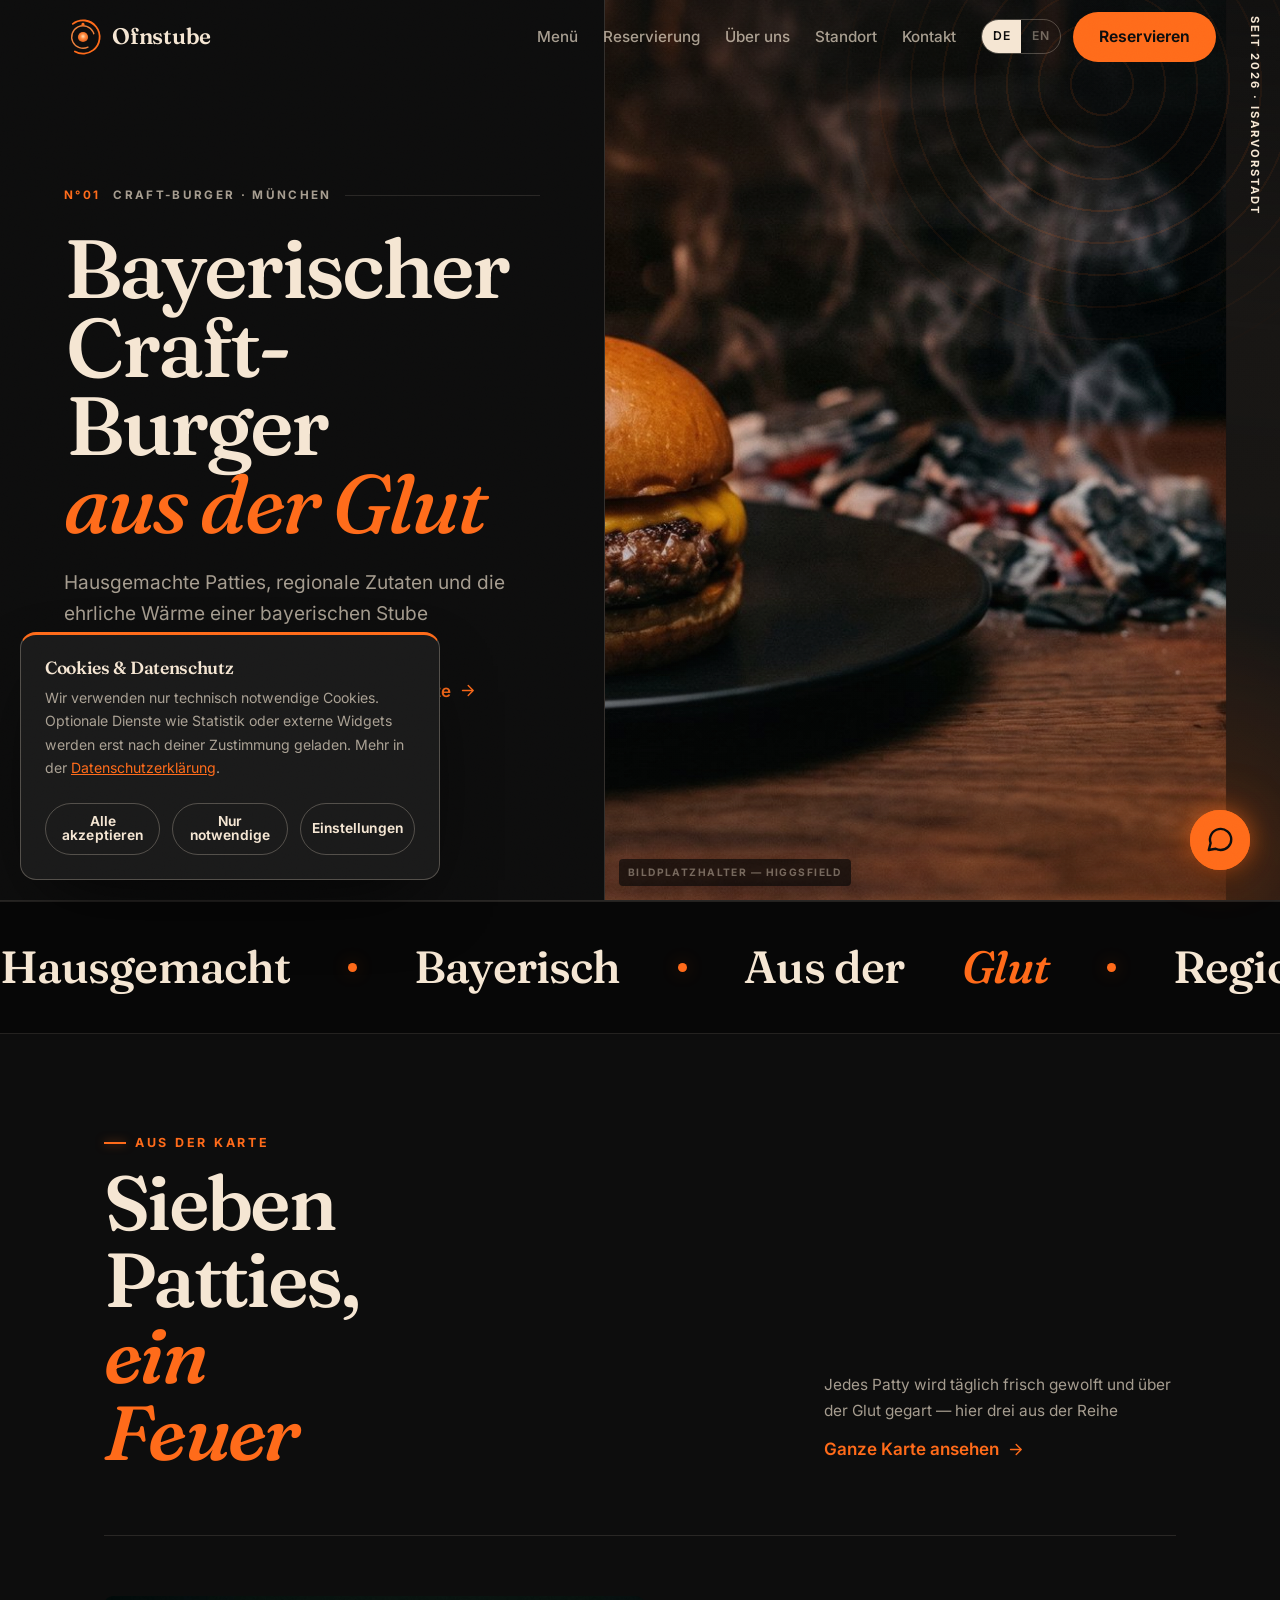
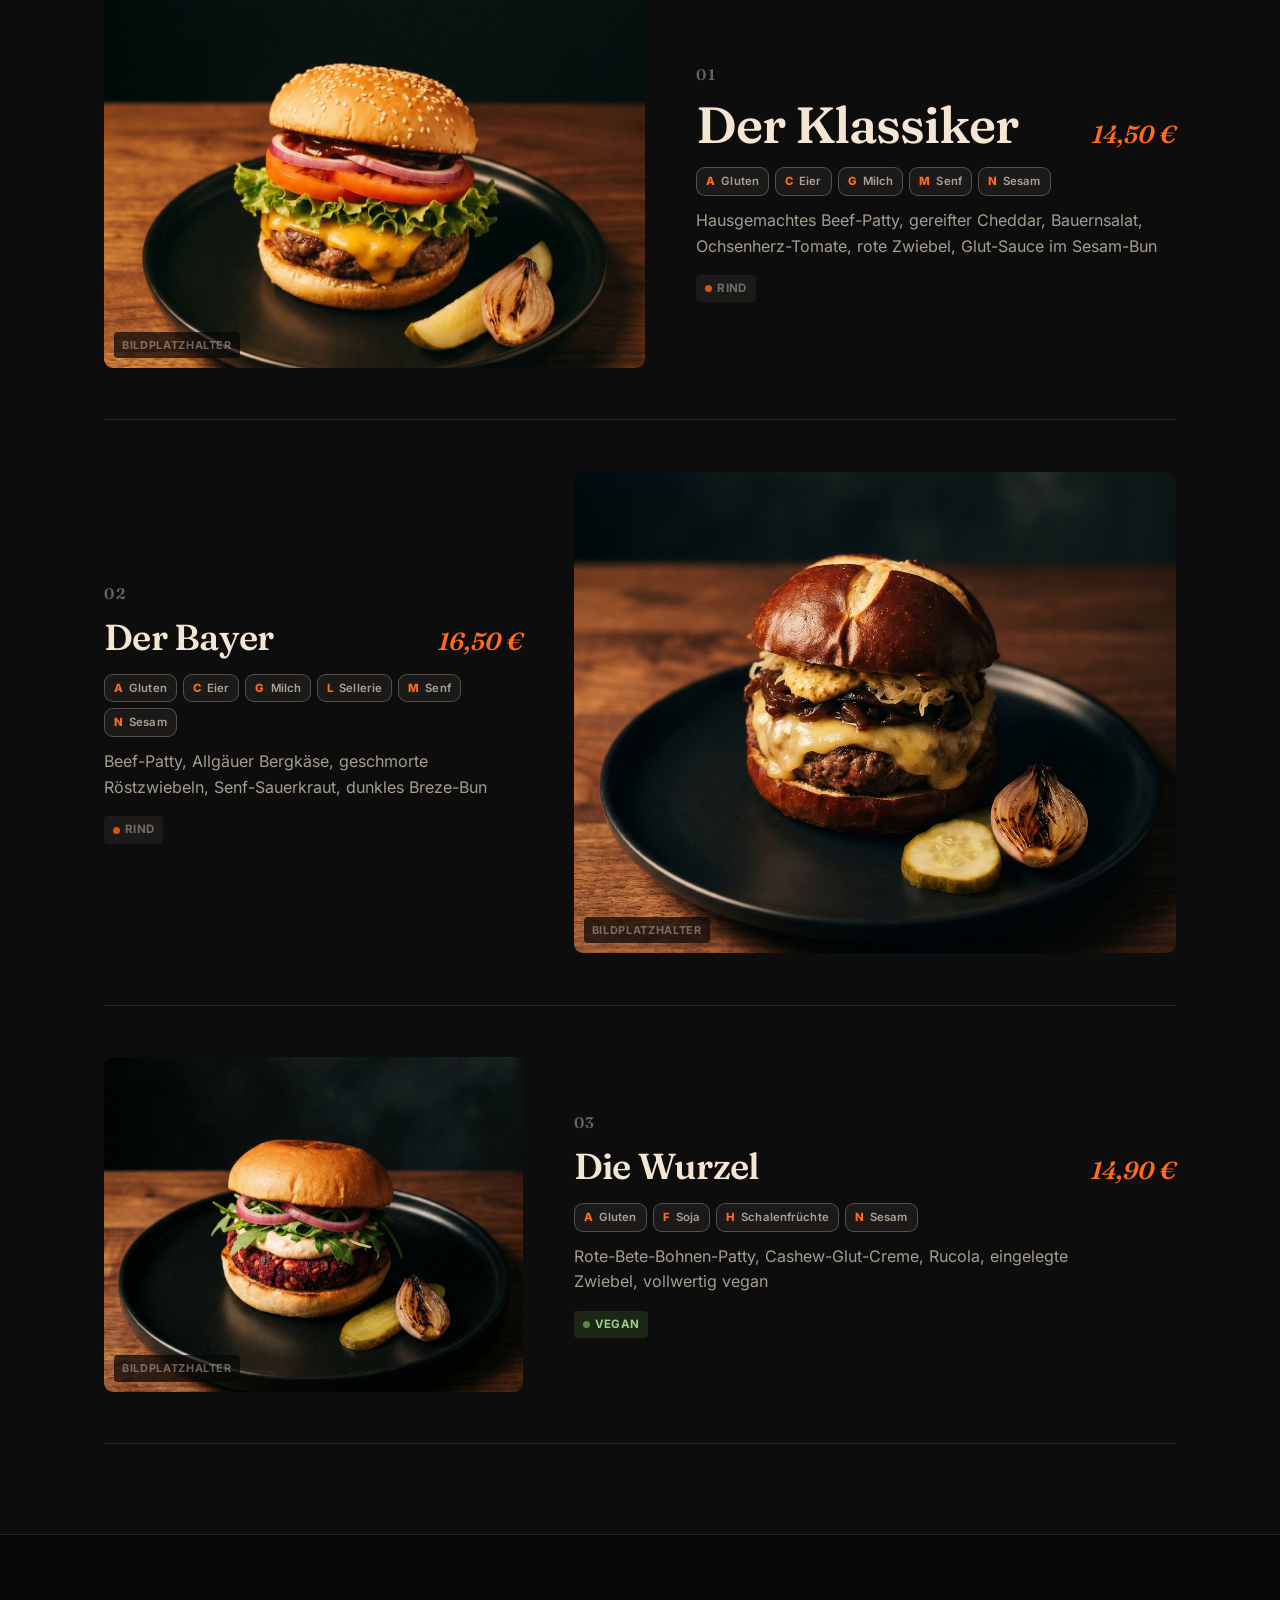
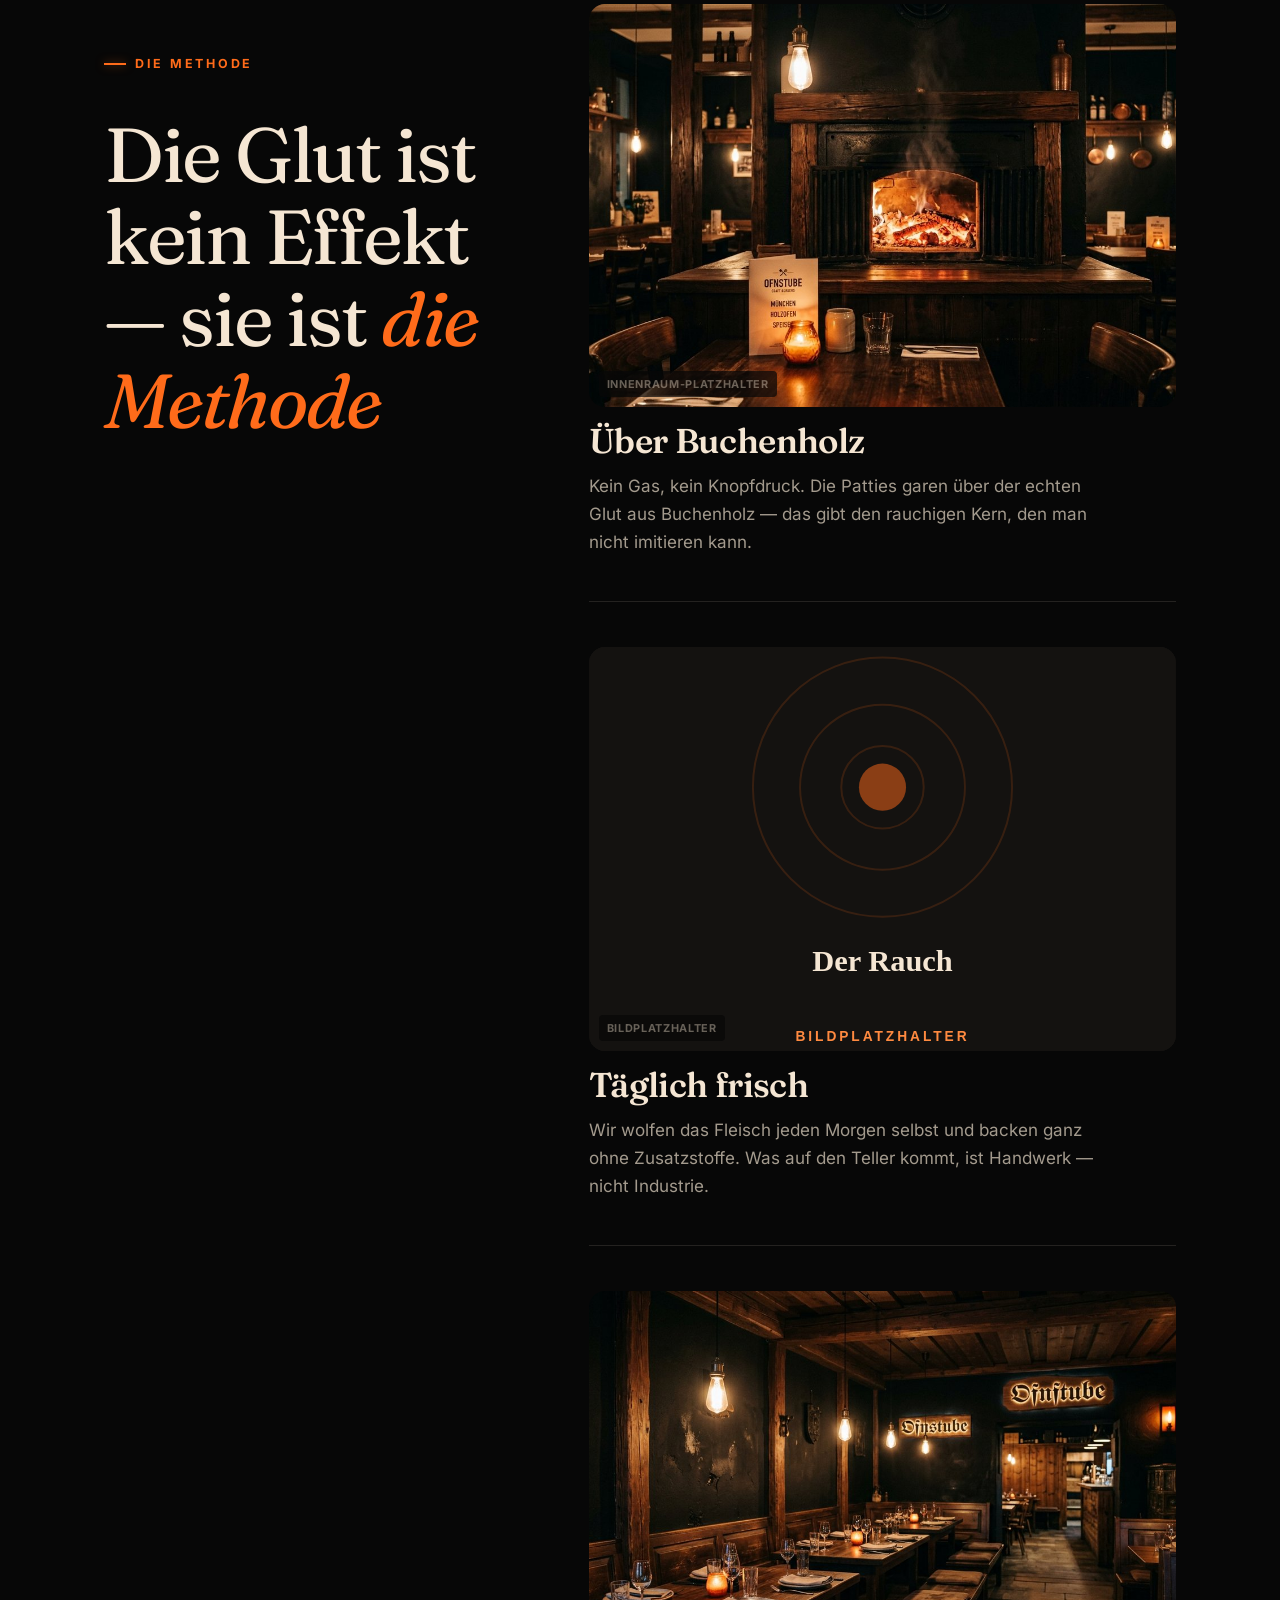
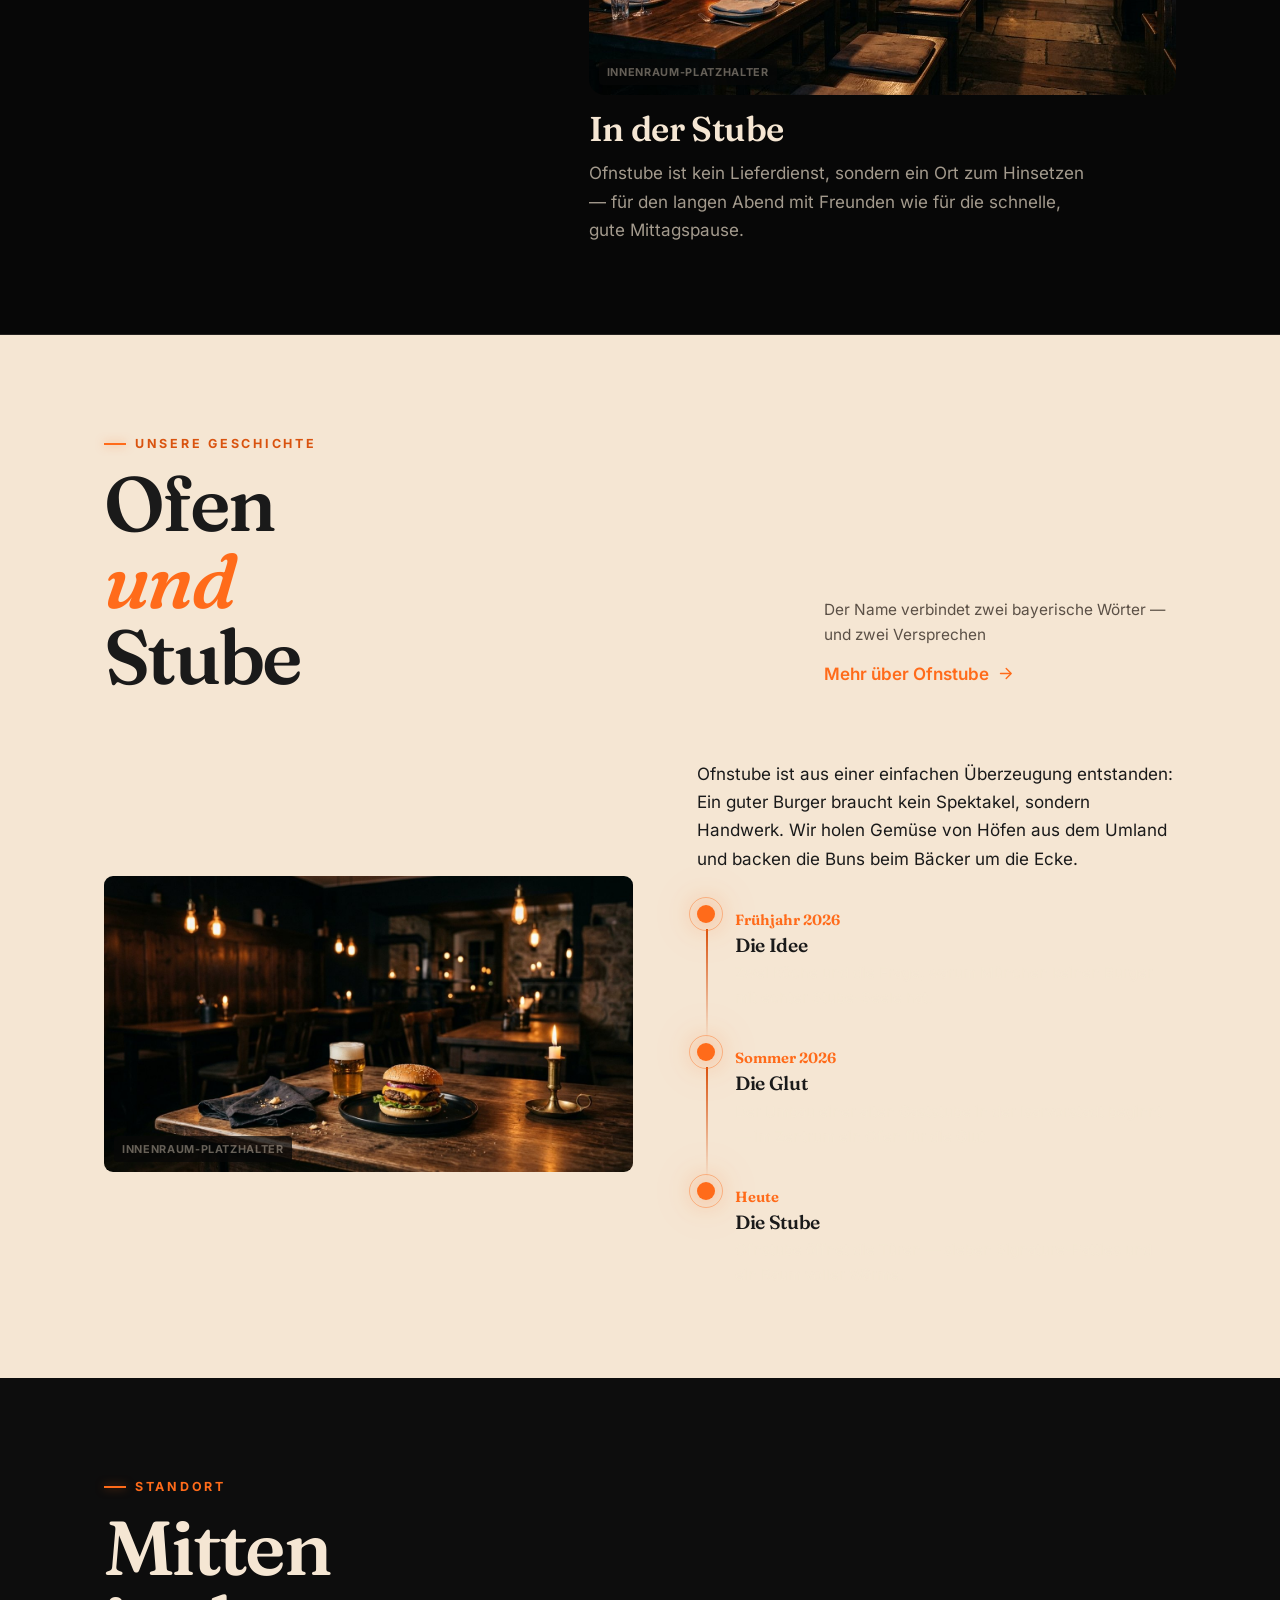
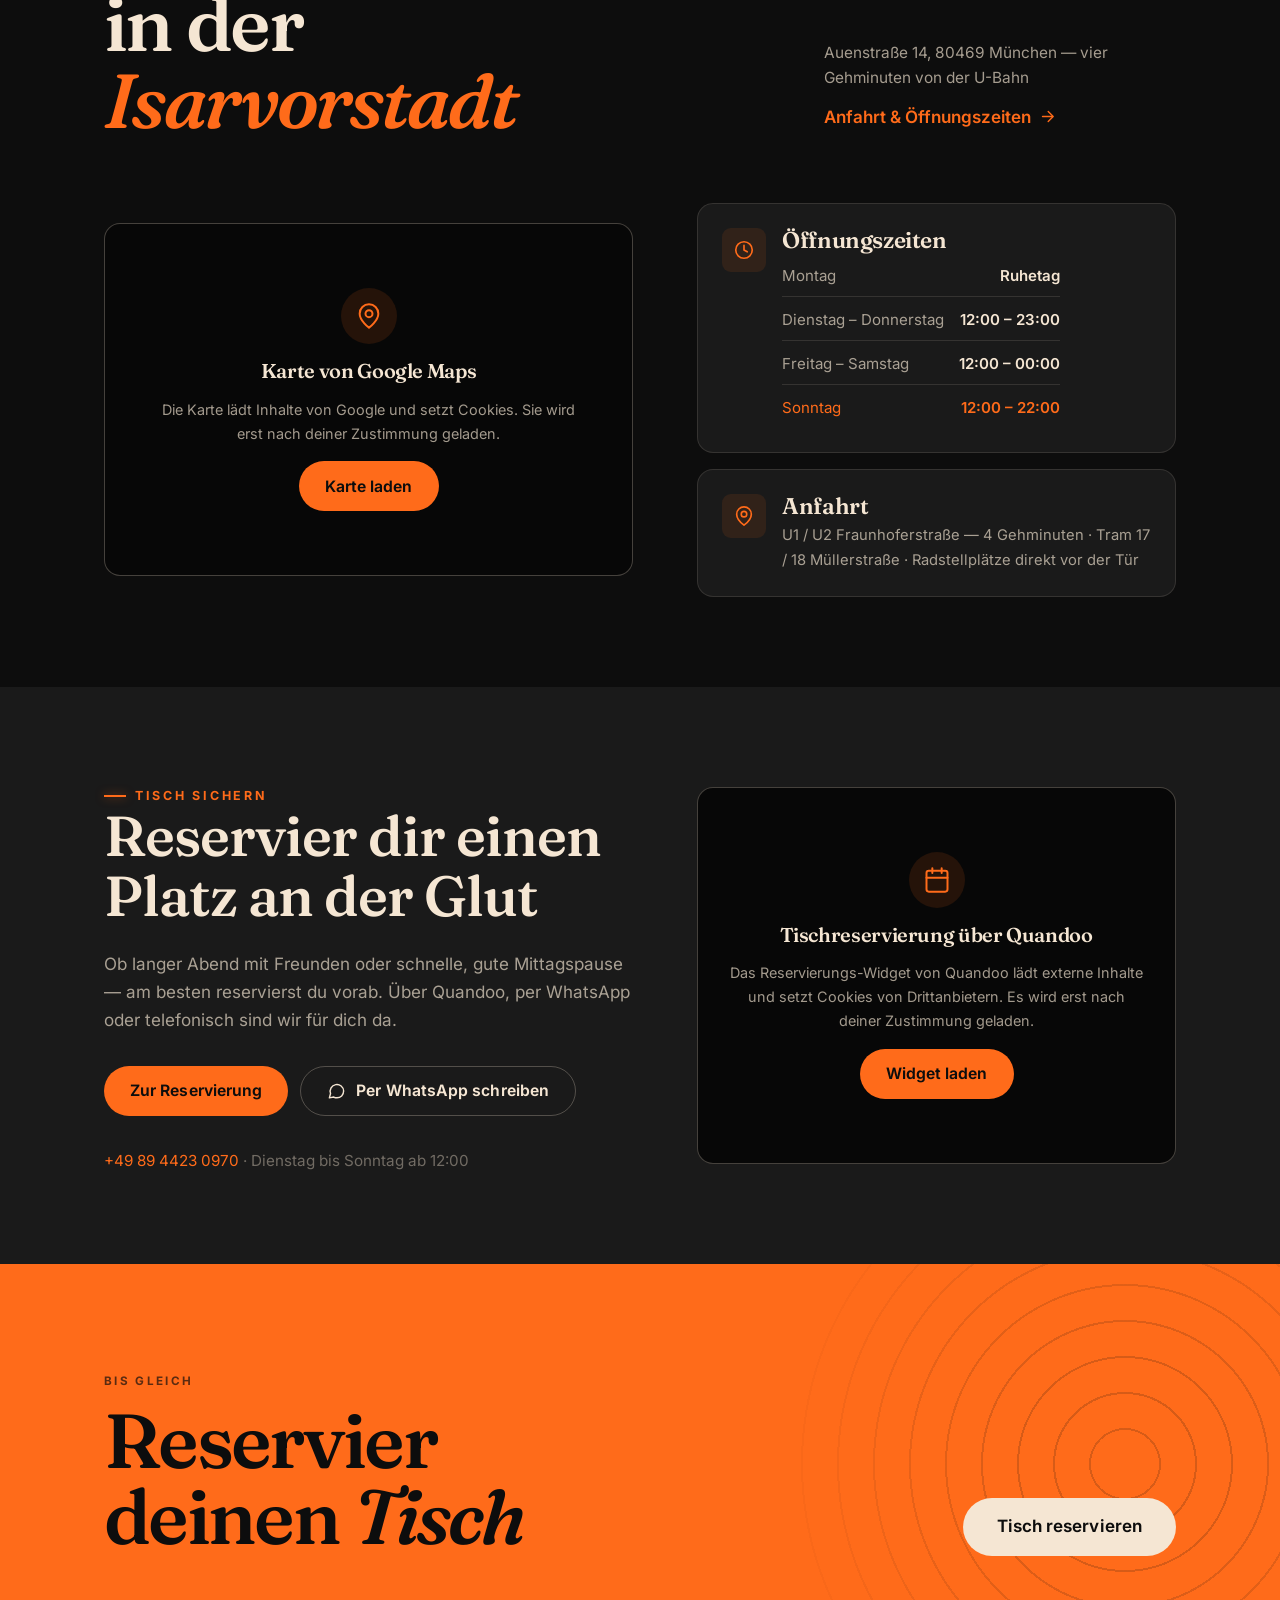
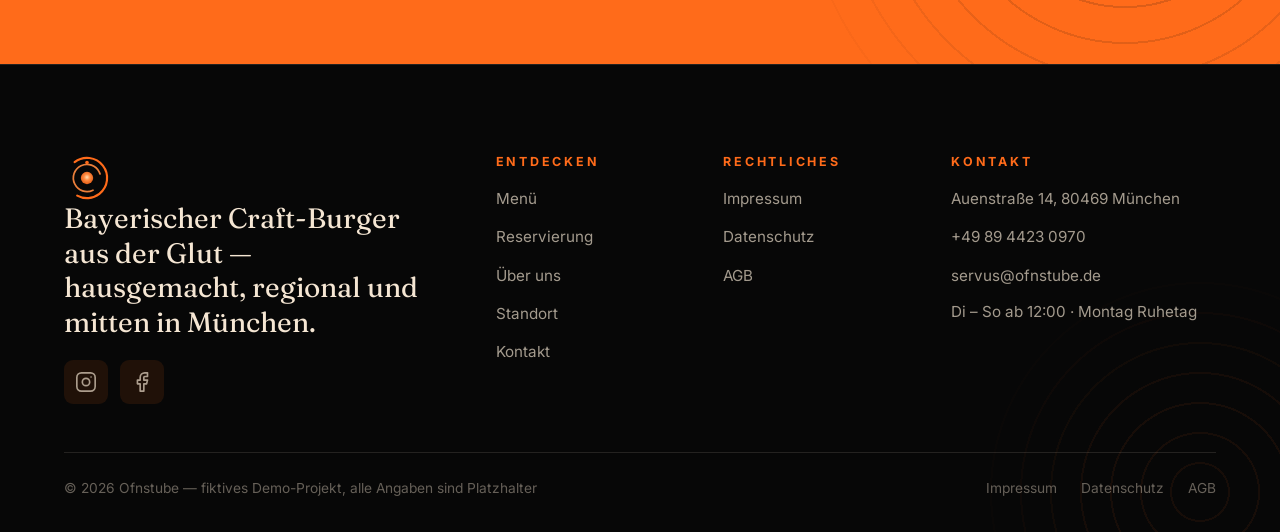
==== commit 07b1235b: "Stage 1.7 — Interior + Team Higgsfield photos (12 credits) - 3 interior shots (Glut-Ofen ember oven," ====
--- a/pages/index.html
+++ b/pages/index.html
@@ -261,7 +261,7 @@
         <div class="statement__panels">
           <article class="statement__panel" data-reveal>
             <div class="media">
-              <img src="../assets/images/interior/interior-glut.svg" alt="Der Glut-Ofen im Ofnstube" width="1280" height="720" loading="lazy">
+              <img src="../assets/images/interior/interior-glut.jpg" alt="Der Glut-Ofen im Ofnstube" width="1280" height="720" loading="lazy">
               <span class="media__tag" data-en="Interior placeholder">Innenraum-Platzhalter</span>
             </div>
             <h3 data-en="Over beechwood">Über Buchenholz</h3>
@@ -277,7 +277,7 @@
           </article>
           <article class="statement__panel" data-reveal>
             <div class="media">
-              <img src="../assets/images/interior/interior-stube.svg" alt="Die Gaststube von Ofnstube" width="1280" height="720" loading="lazy">
+              <img src="../assets/images/interior/interior-stube.jpg" alt="Die Gaststube von Ofnstube" width="1280" height="720" loading="lazy">
               <span class="media__tag" data-en="Interior placeholder">Innenraum-Platzhalter</span>
             </div>
             <h3 data-en="In the Stube">In der Stube</h3>
@@ -310,7 +310,7 @@
       <div class="split">
         <figure data-reveal>
           <div class="media">
-            <img src="../assets/images/interior/interior-tisch.svg" alt="Gedeckter Tisch im Ofnstube" width="1280" height="720" loading="lazy">
+            <img src="../assets/images/interior/interior-tisch.jpg" alt="Gedeckter Tisch im Ofnstube" width="1280" height="720" loading="lazy">
             <span class="media__tag" data-en="Interior placeholder">Innenraum-Platzhalter</span>
           </div>
         </figure>
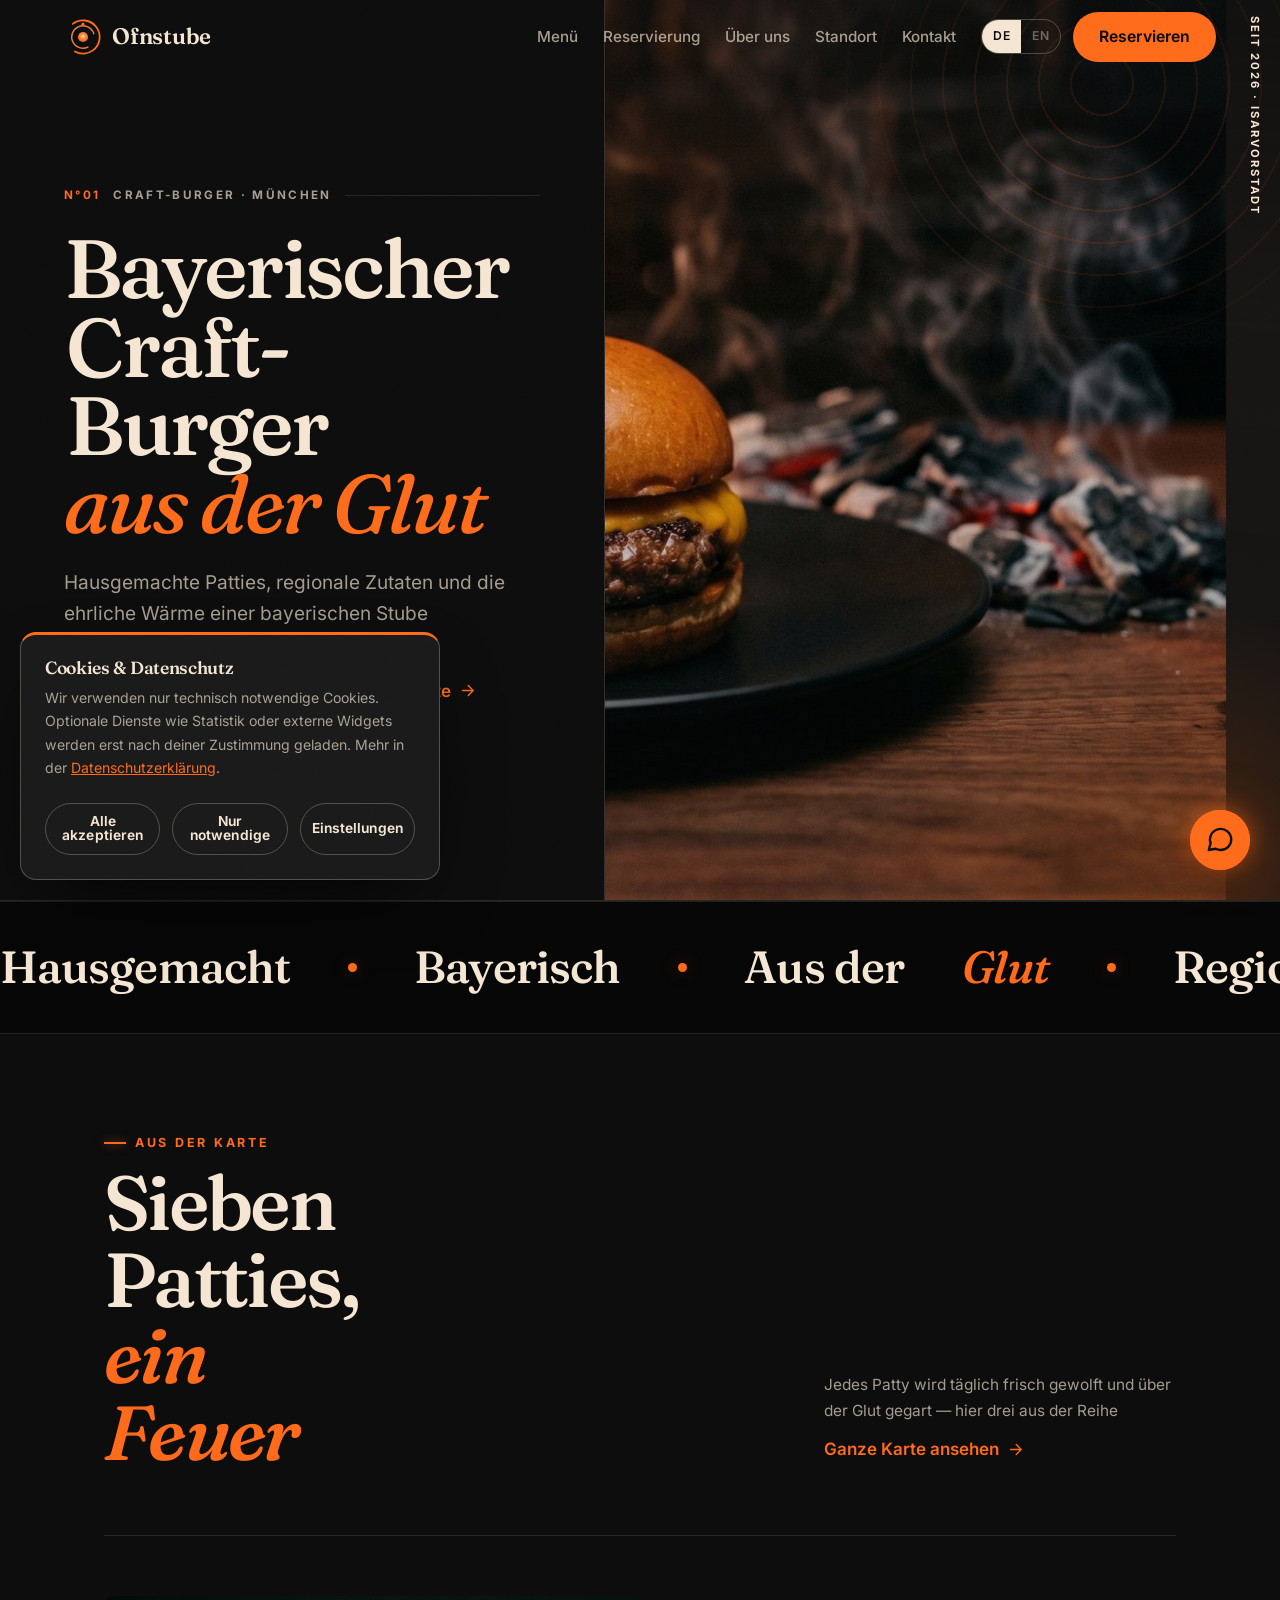
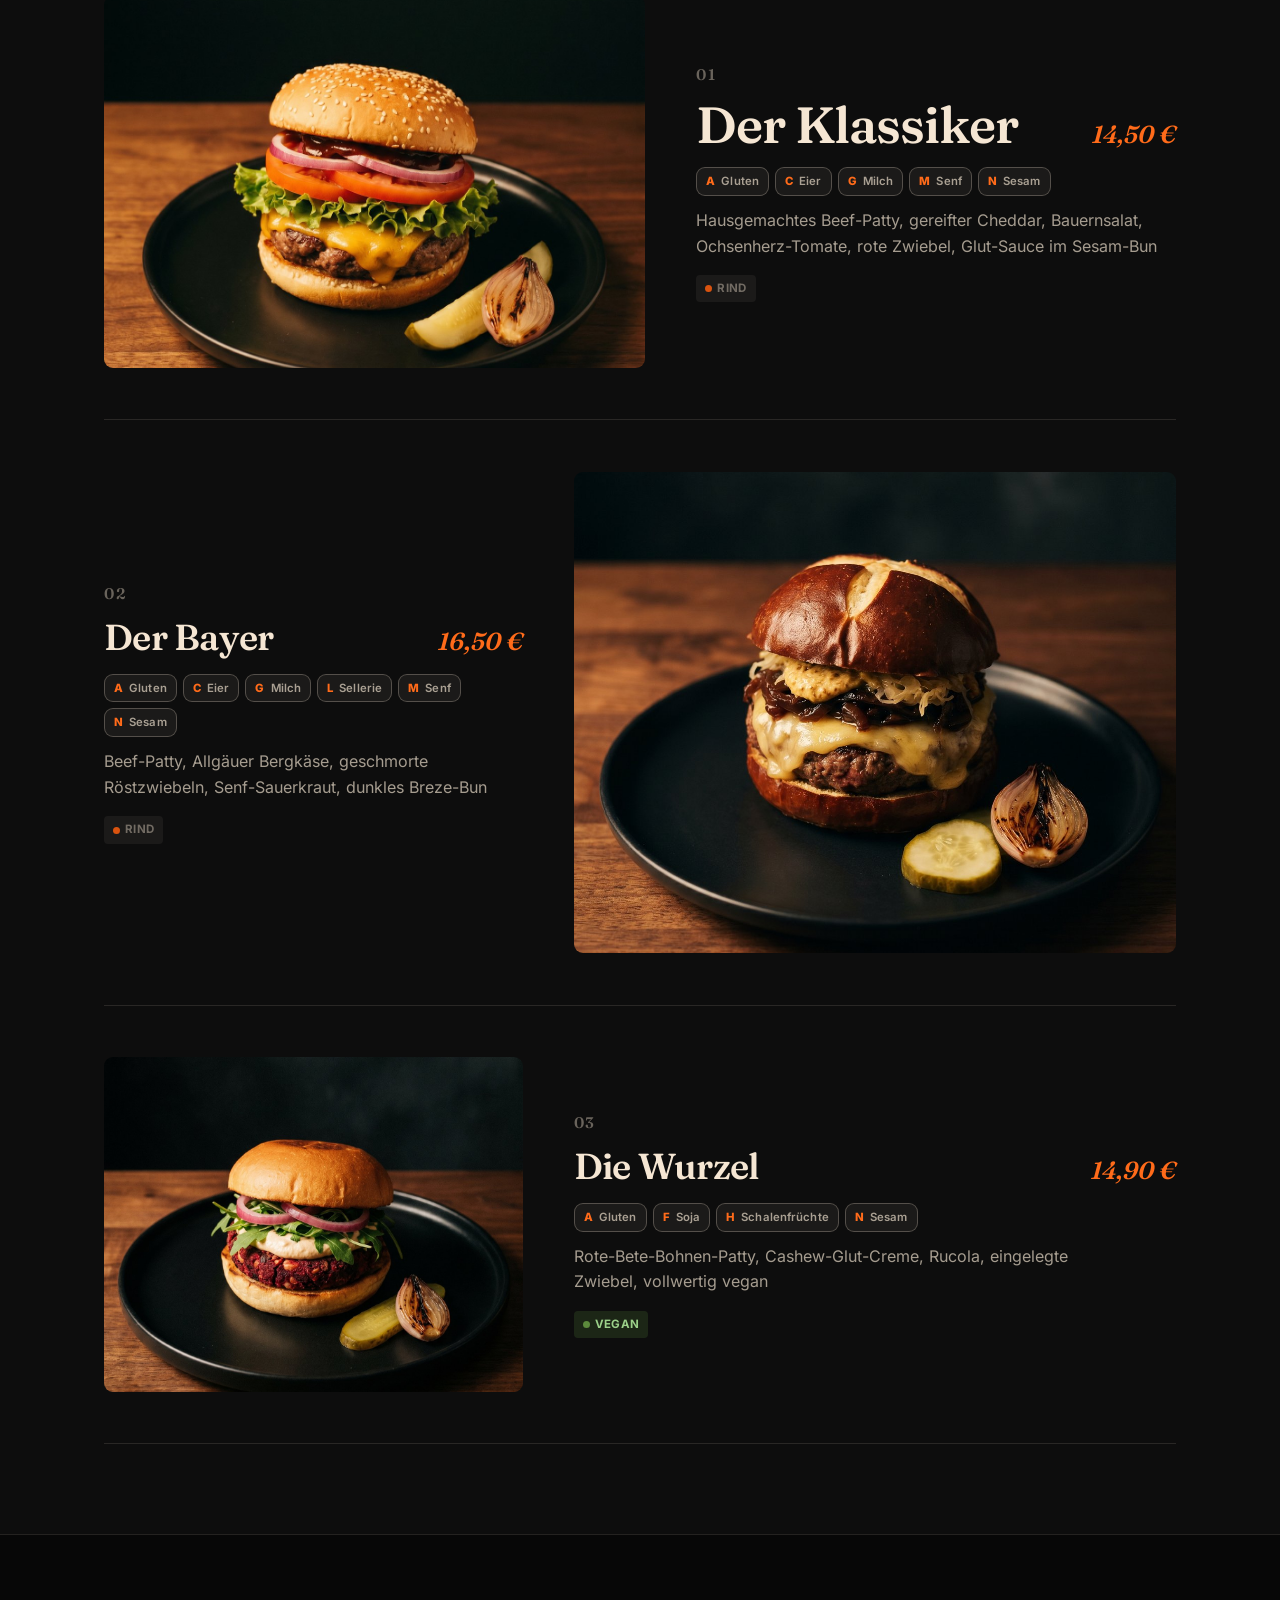
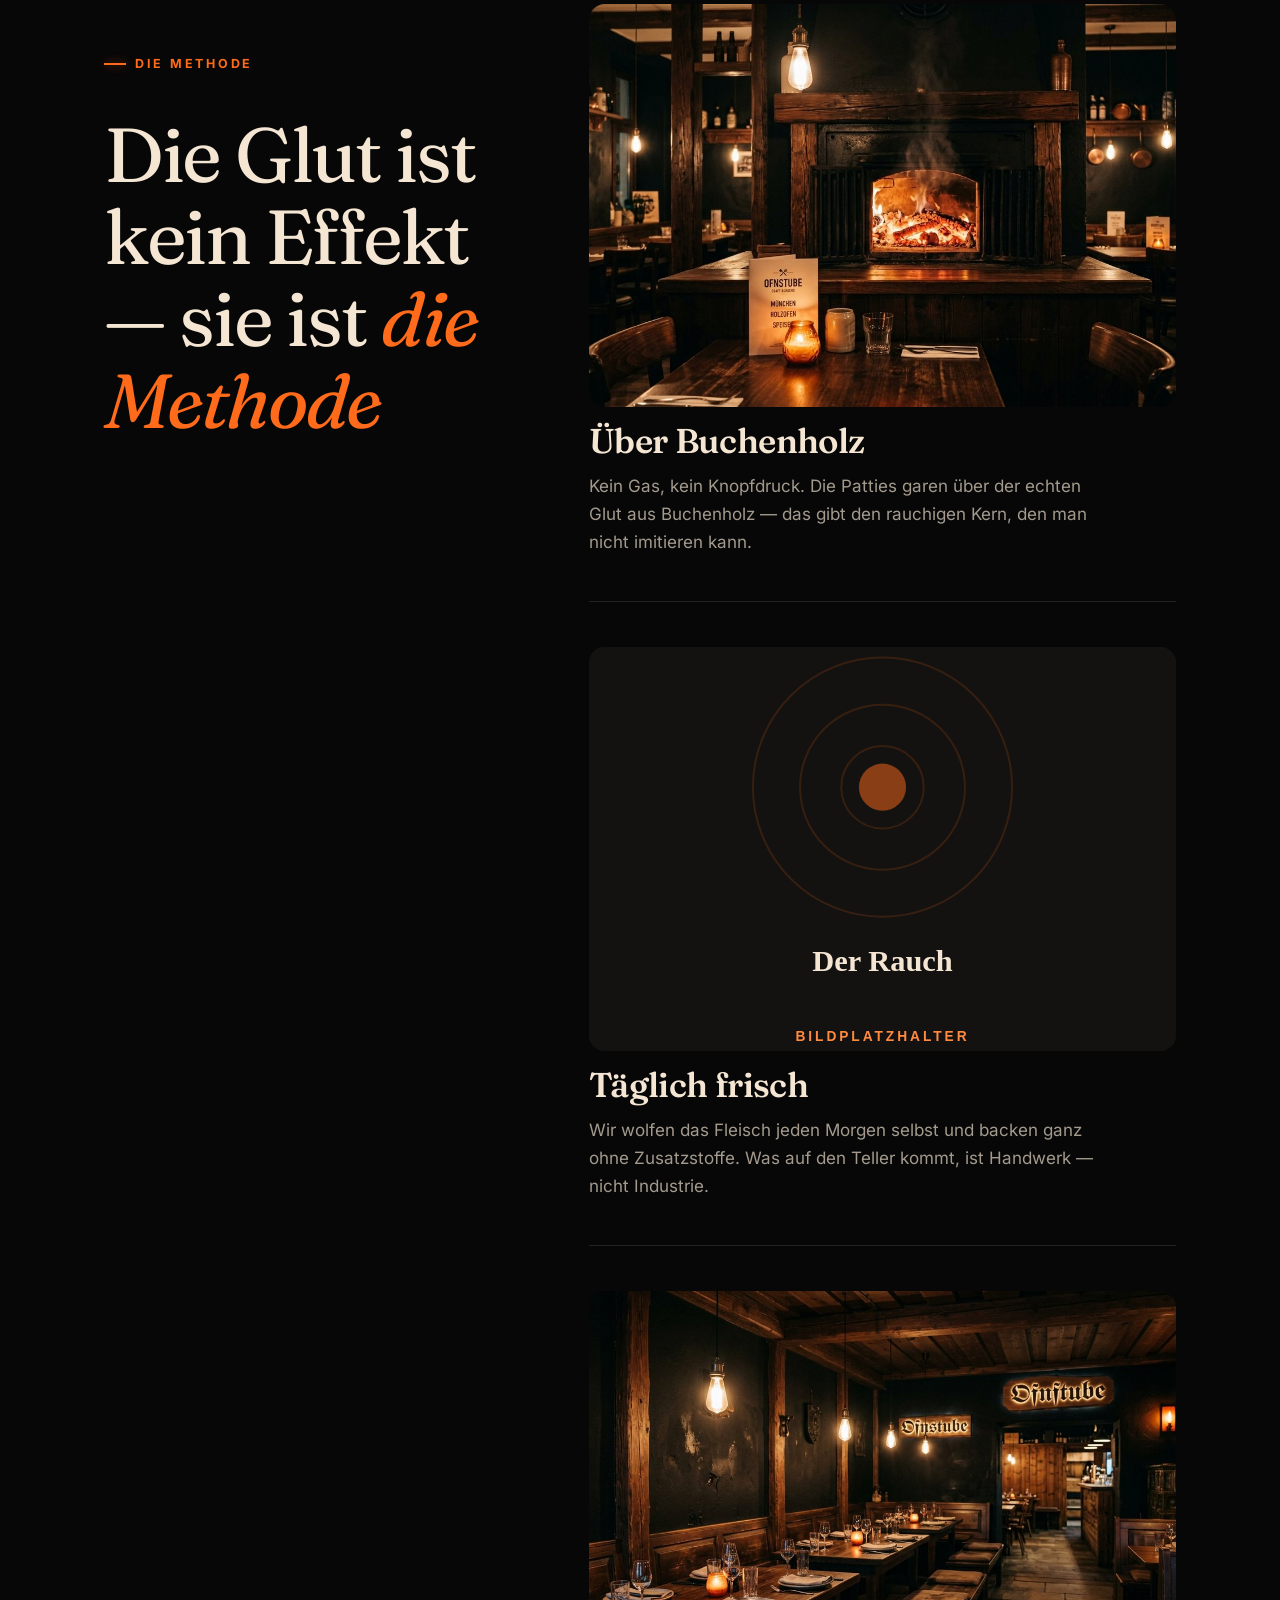
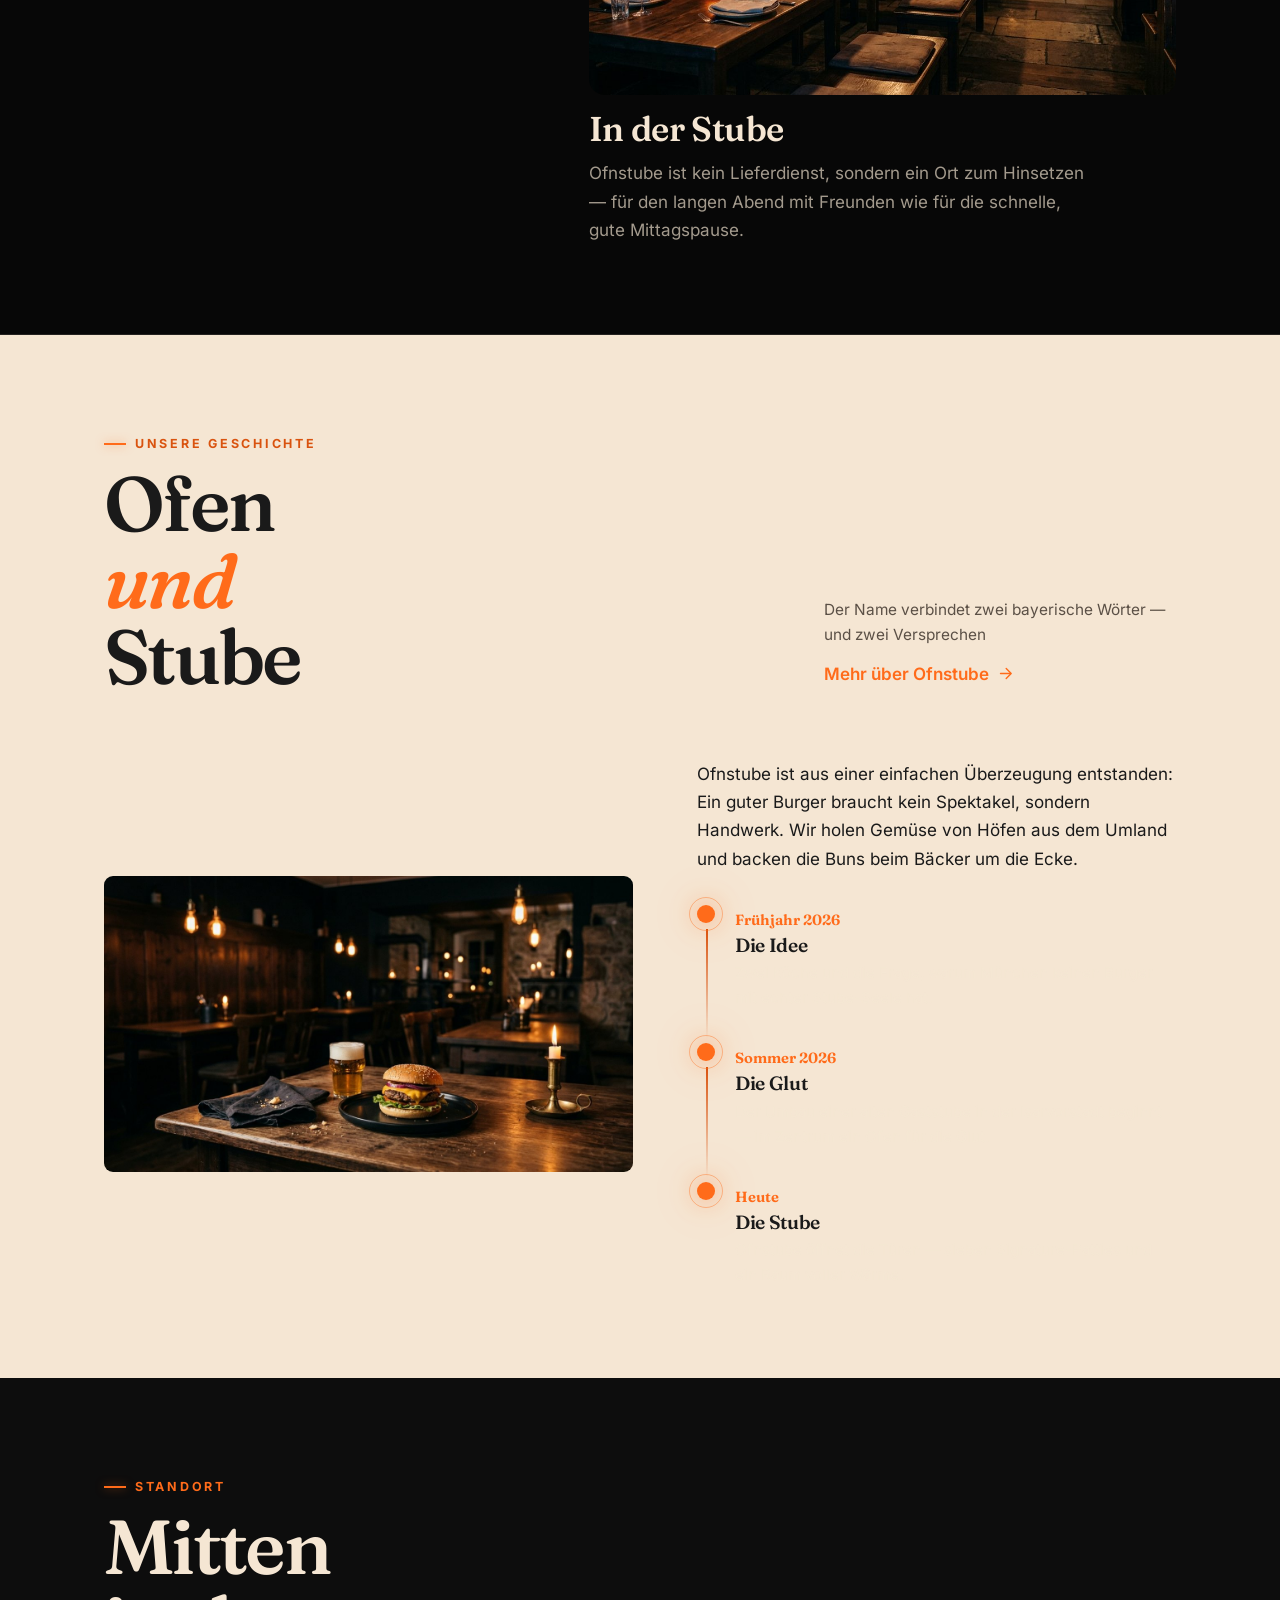
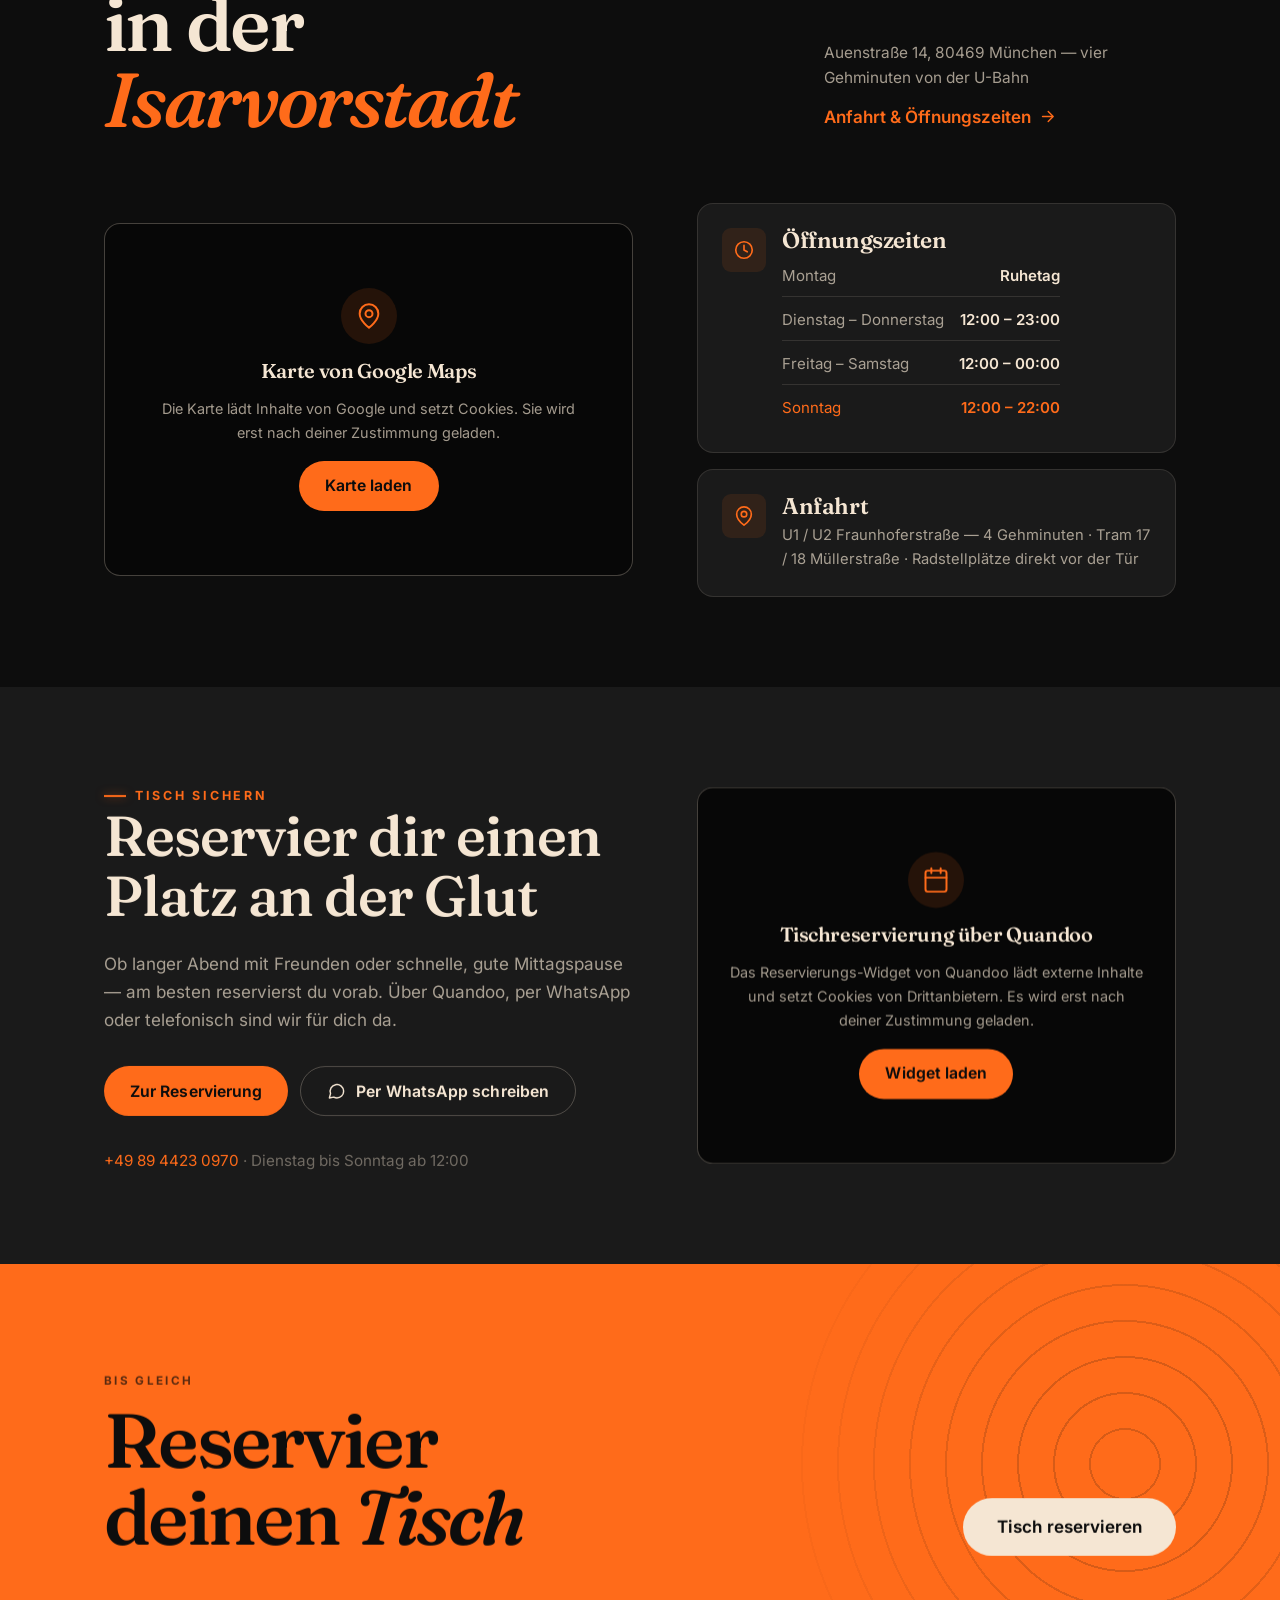
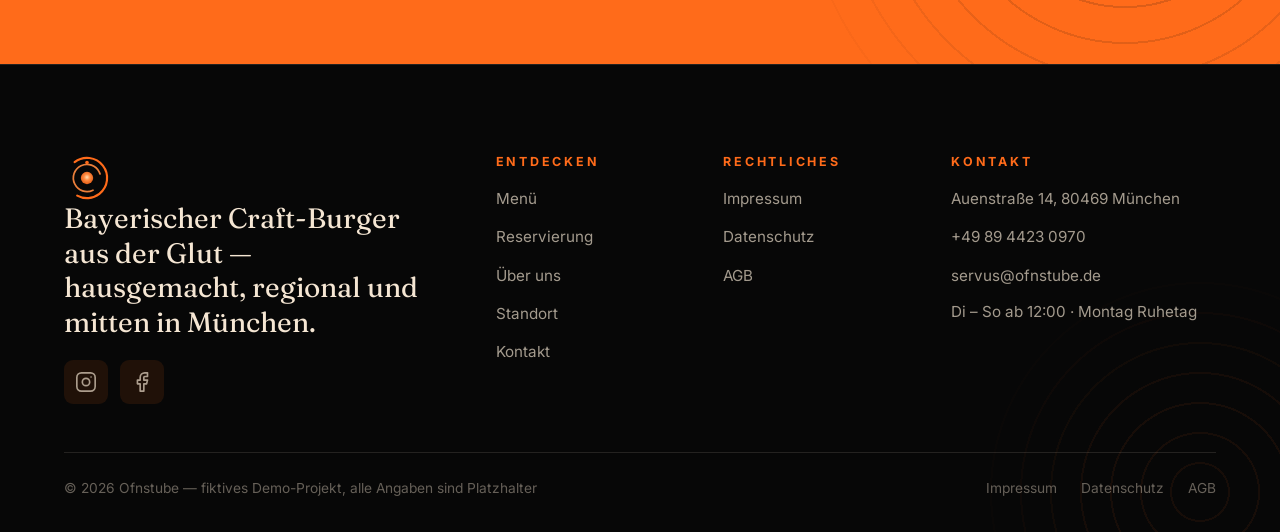
==== commit 9dc21be8: "Stage 1.8 — 8 menu photos + remove Bildplatzhalter overlays - 1 burger (Rauch — smoky bacon), 5 side" ====
--- a/pages/index.html
+++ b/pages/index.html
@@ -139,9 +139,7 @@
     </div>
     <div class="hero__visual">
       <img class="hero__media" data-hero-parallax src="../assets/images/hero-poster.jpg" onerror="this.onerror=null;this.src='../assets/images/hero-poster.svg'" alt="Craft-Burger aus der Glut im Ofnstube in München" width="1600" height="900">
-      <span class="hero__ring" data-hero-ring aria-hidden="true"></span>
-      <span class="hero__tag" data-en="Image placeholder — Higgsfield">Bildplatzhalter — Higgsfield</span>
-      <p class="hero__meta" data-en="Since 2026 · Isarvorstadt">Seit 2026 · Isarvorstadt</p>
+      <span class="hero__ring" data-hero-ring aria-hidden="true"></span><p class="hero__meta" data-en="Since 2026 · Isarvorstadt">Seit 2026 · Isarvorstadt</p>
     </div>
   </section>
 
@@ -180,9 +178,7 @@
 
         <article class="dish" data-reveal>
           <div class="dish__media media">
-            <img src="../assets/images/menu/patty-classic.jpg" onerror="this.onerror=null;this.src='../assets/images/menu/patty-classic.svg'" alt="Der Klassiker — Signature-Burger von Ofnstube" width="900" height="620" loading="lazy">
-            <span class="media__tag" data-en="Image placeholder">Bildplatzhalter</span>
-          </div>
+            <img src="../assets/images/menu/patty-classic.jpg" onerror="this.onerror=null;this.src='../assets/images/menu/patty-classic.svg'" alt="Der Klassiker — Signature-Burger von Ofnstube" width="900" height="620" loading="lazy"></div>
           <div class="dish__body">
             <div class="dish__head">
               <h3 class="dish__name" data-en="The Classic">Der Klassiker</h3>
@@ -202,9 +198,7 @@
 
         <article class="dish" data-reveal>
           <div class="dish__media media">
-            <img src="../assets/images/menu/patty-bayer.jpg" onerror="this.onerror=null;this.src='../assets/images/menu/patty-bayer.svg'" alt="Der Bayer — Signature-Burger von Ofnstube" width="600" height="480" loading="lazy">
-            <span class="media__tag" data-en="Image placeholder">Bildplatzhalter</span>
-          </div>
+            <img src="../assets/images/menu/patty-bayer.jpg" onerror="this.onerror=null;this.src='../assets/images/menu/patty-bayer.svg'" alt="Der Bayer — Signature-Burger von Ofnstube" width="600" height="480" loading="lazy"></div>
           <div class="dish__body">
             <div class="dish__head">
               <h3 class="dish__name" data-en="The Bavarian">Der Bayer</h3>
@@ -225,9 +219,7 @@
 
         <article class="dish" data-reveal>
           <div class="dish__media media">
-            <img src="../assets/images/menu/patty-wurzel.jpg" onerror="this.onerror=null;this.src='../assets/images/menu/patty-wurzel.svg'" alt="Die Wurzel — veganer Signature-Burger von Ofnstube" width="600" height="480" loading="lazy">
-            <span class="media__tag" data-en="Image placeholder">Bildplatzhalter</span>
-          </div>
+            <img src="../assets/images/menu/patty-wurzel.jpg" onerror="this.onerror=null;this.src='../assets/images/menu/patty-wurzel.svg'" alt="Die Wurzel — veganer Signature-Burger von Ofnstube" width="600" height="480" loading="lazy"></div>
           <div class="dish__body">
             <div class="dish__head">
               <h3 class="dish__name" data-en="The Root">Die Wurzel</h3>
@@ -261,25 +253,19 @@
         <div class="statement__panels">
           <article class="statement__panel" data-reveal>
             <div class="media">
-              <img src="../assets/images/interior/interior-glut.jpg" alt="Der Glut-Ofen im Ofnstube" width="1280" height="720" loading="lazy">
-              <span class="media__tag" data-en="Interior placeholder">Innenraum-Platzhalter</span>
-            </div>
+              <img src="../assets/images/interior/interior-glut.jpg" alt="Der Glut-Ofen im Ofnstube" width="1280" height="720" loading="lazy"></div>
             <h3 data-en="Over beechwood">Über Buchenholz</h3>
             <p data-en="No gas, no push of a button. The patties cook over real beechwood embers — that gives them the smoky core you simply cannot fake.">Kein Gas, kein Knopfdruck. Die Patties garen über der echten Glut aus Buchenholz — das gibt den rauchigen Kern, den man nicht imitieren kann.</p>
           </article>
           <article class="statement__panel" data-reveal>
             <div class="media">
-              <img src="../assets/images/menu/patty-rauch.svg" alt="Der Rauch — geräucherter Burger von Ofnstube" width="900" height="620" loading="lazy">
-              <span class="media__tag" data-en="Image placeholder">Bildplatzhalter</span>
-            </div>
+              <img src="../assets/images/menu/patty-rauch.svg" alt="Der Rauch — geräucherter Burger von Ofnstube" width="900" height="620" loading="lazy"></div>
             <h3 data-en="Fresh every day">Täglich frisch</h3>
             <p data-en="We grind the meat ourselves every morning and bake entirely without additives. What reaches the plate is craft — not industry.">Wir wolfen das Fleisch jeden Morgen selbst und backen ganz ohne Zusatzstoffe. Was auf den Teller kommt, ist Handwerk — nicht Industrie.</p>
           </article>
           <article class="statement__panel" data-reveal>
             <div class="media">
-              <img src="../assets/images/interior/interior-stube.jpg" alt="Die Gaststube von Ofnstube" width="1280" height="720" loading="lazy">
-              <span class="media__tag" data-en="Interior placeholder">Innenraum-Platzhalter</span>
-            </div>
+              <img src="../assets/images/interior/interior-stube.jpg" alt="Die Gaststube von Ofnstube" width="1280" height="720" loading="lazy"></div>
             <h3 data-en="In the Stube">In der Stube</h3>
             <p data-en="Ofnstube is not a delivery service but a place to sit down — for the long evening with friends as much as for the quick, good lunch break.">Ofnstube ist kein Lieferdienst, sondern ein Ort zum Hinsetzen — für den langen Abend mit Freunden wie für die schnelle, gute Mittagspause.</p>
           </article>
@@ -310,9 +296,7 @@
       <div class="split">
         <figure data-reveal>
           <div class="media">
-            <img src="../assets/images/interior/interior-tisch.jpg" alt="Gedeckter Tisch im Ofnstube" width="1280" height="720" loading="lazy">
-            <span class="media__tag" data-en="Interior placeholder">Innenraum-Platzhalter</span>
-          </div>
+            <img src="../assets/images/interior/interior-tisch.jpg" alt="Gedeckter Tisch im Ofnstube" width="1280" height="720" loading="lazy"></div>
         </figure>
         <div data-reveal>
           <div class="flow">
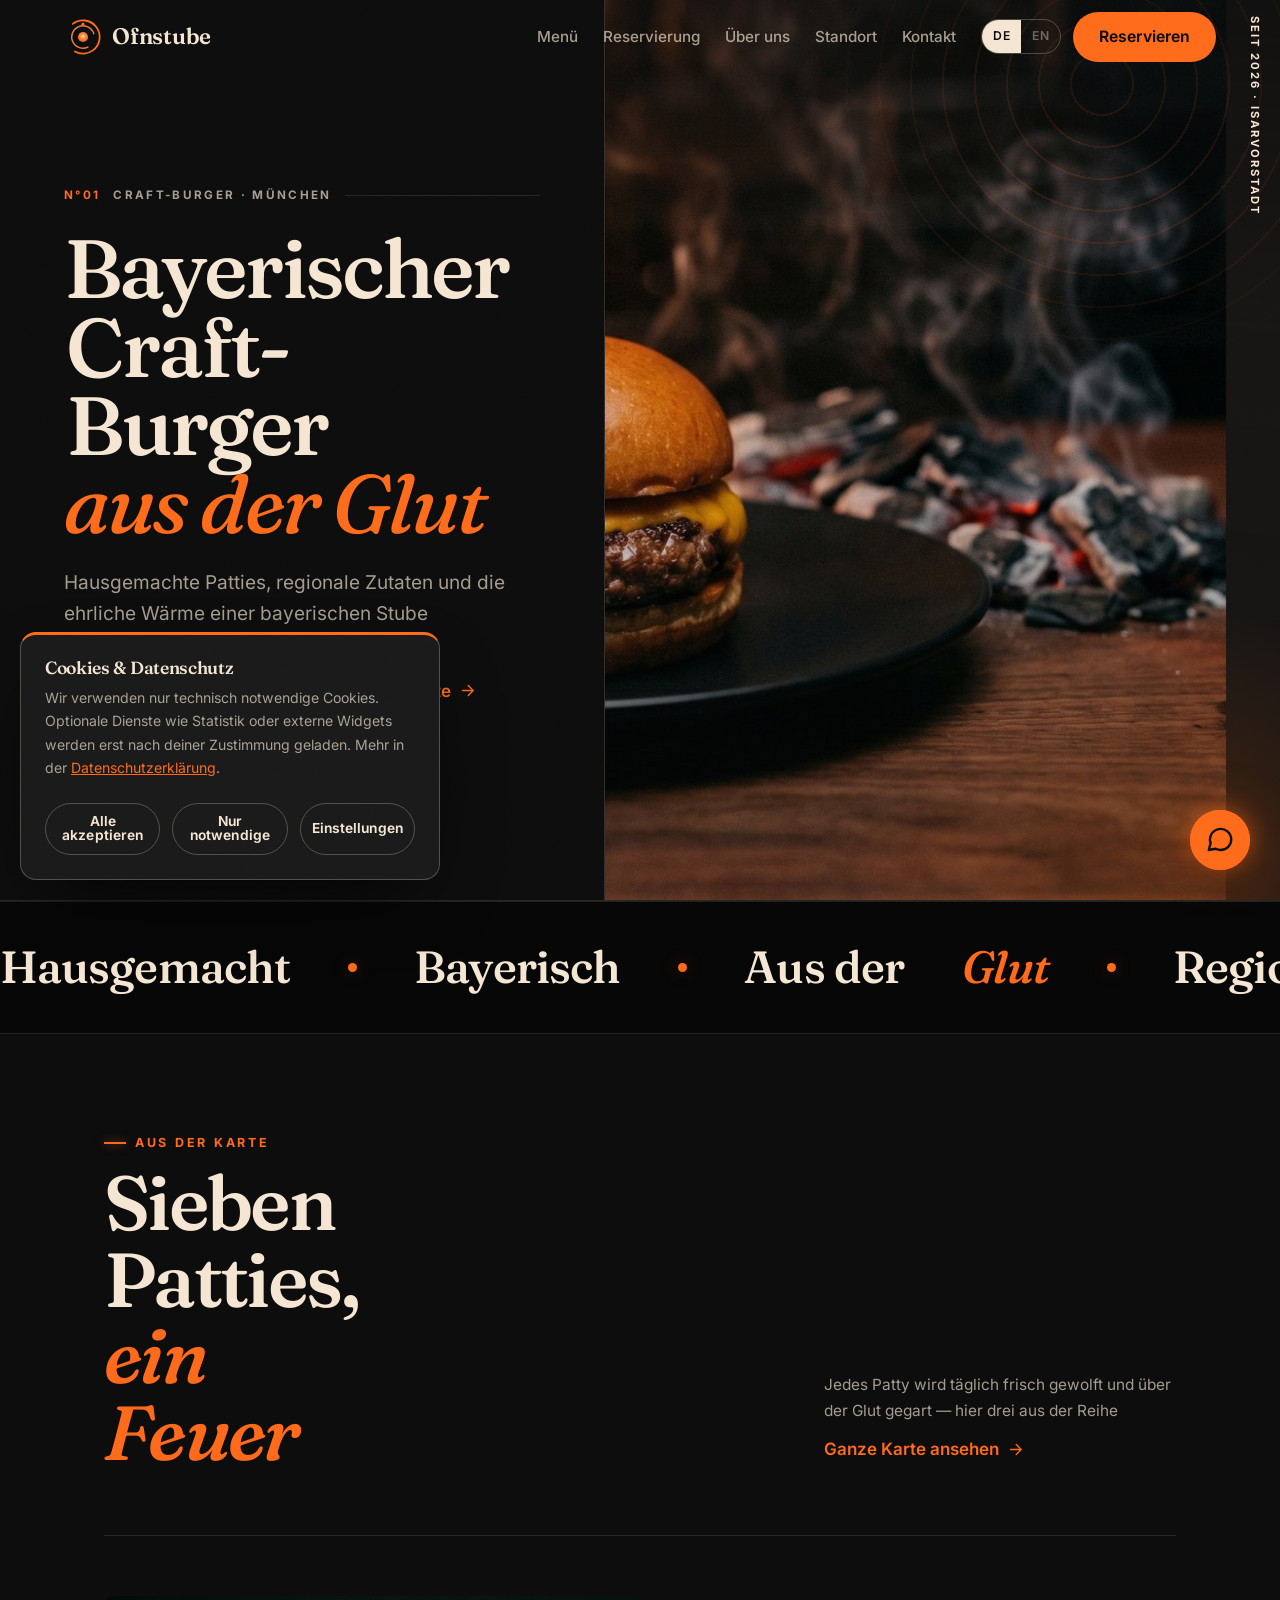
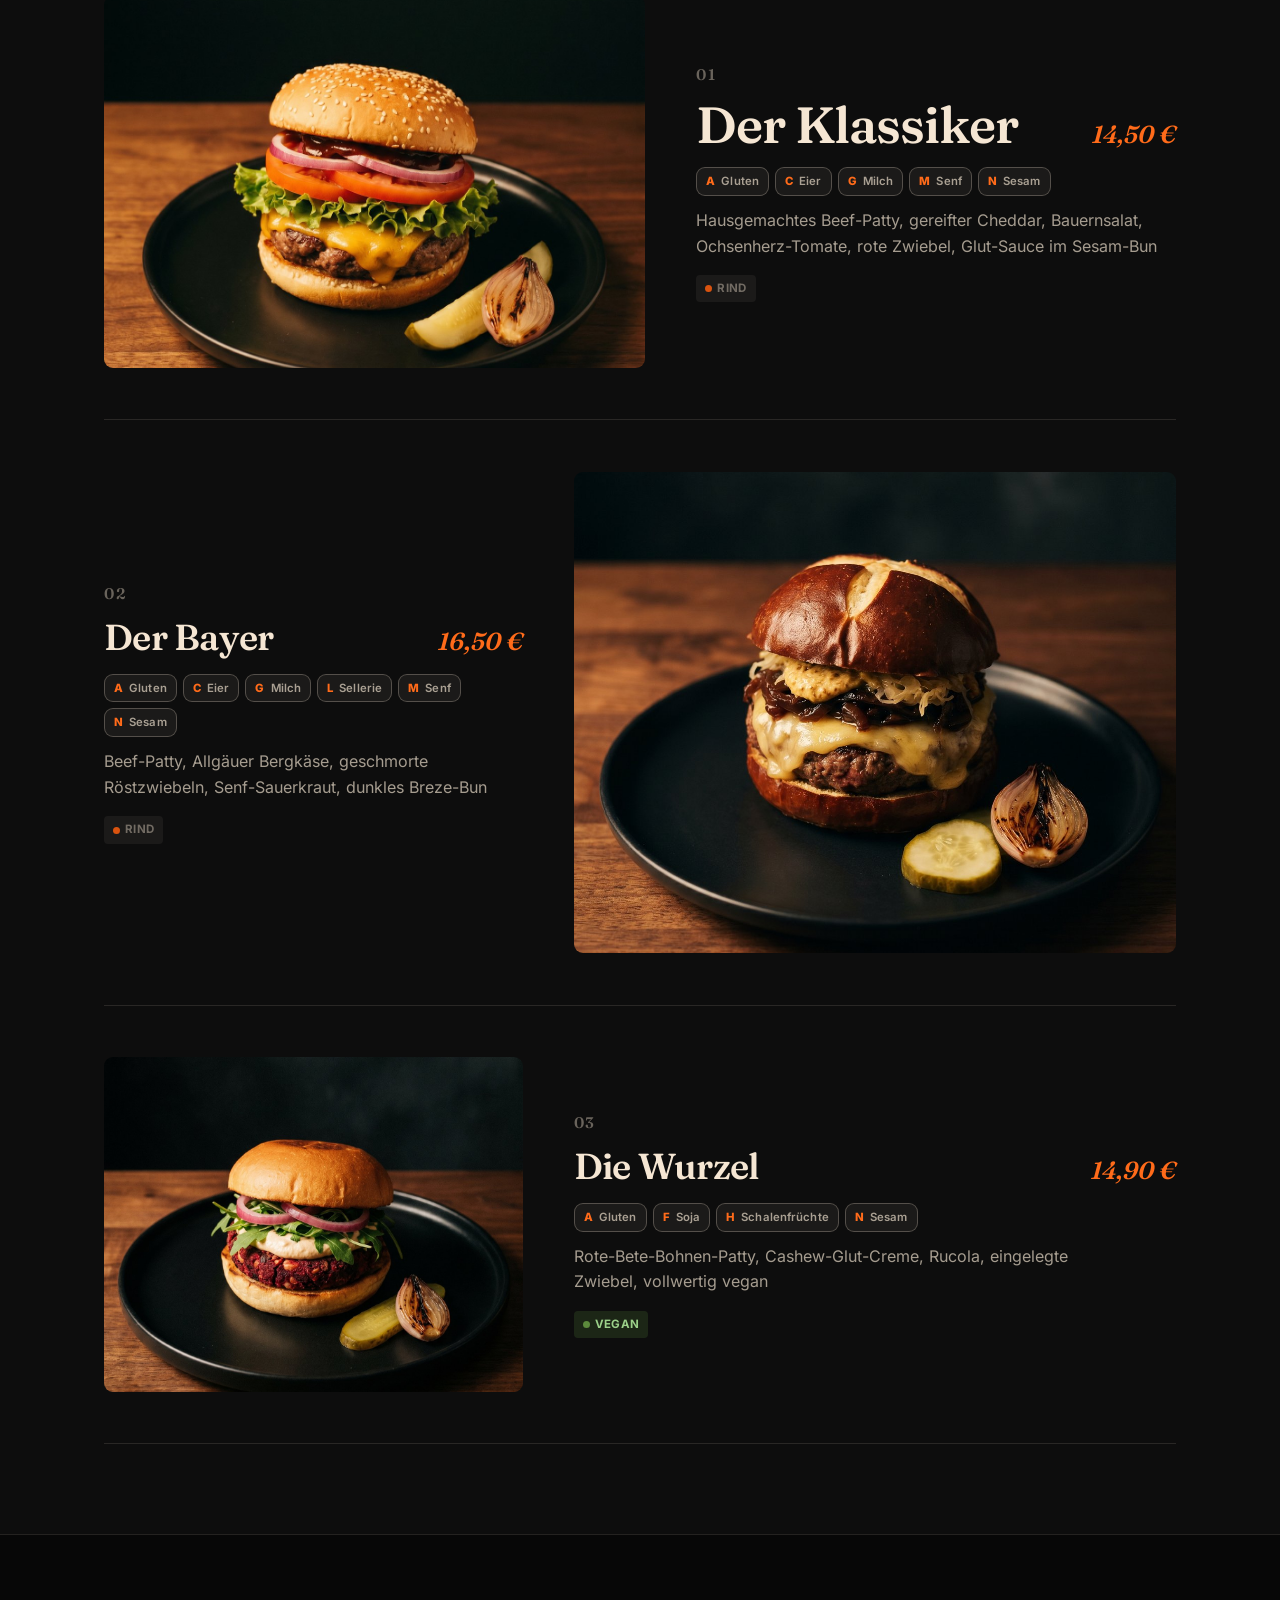
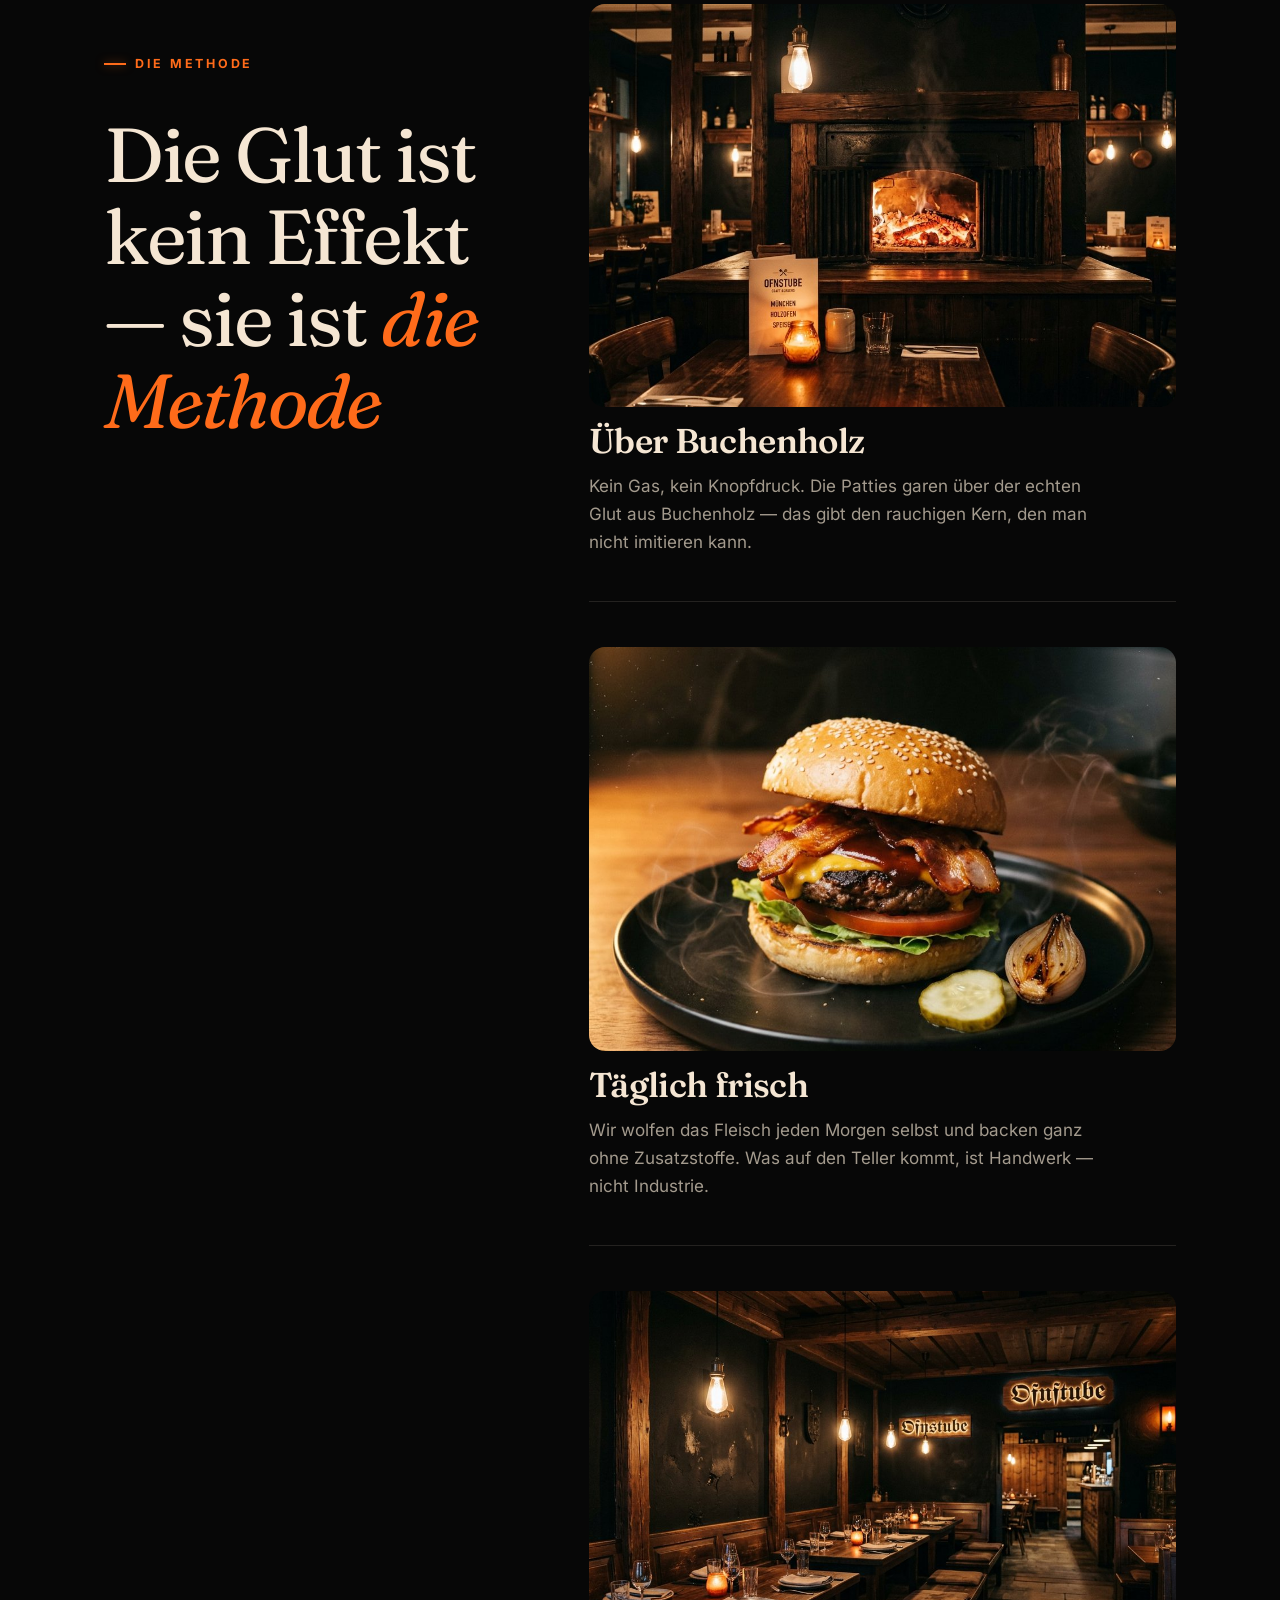
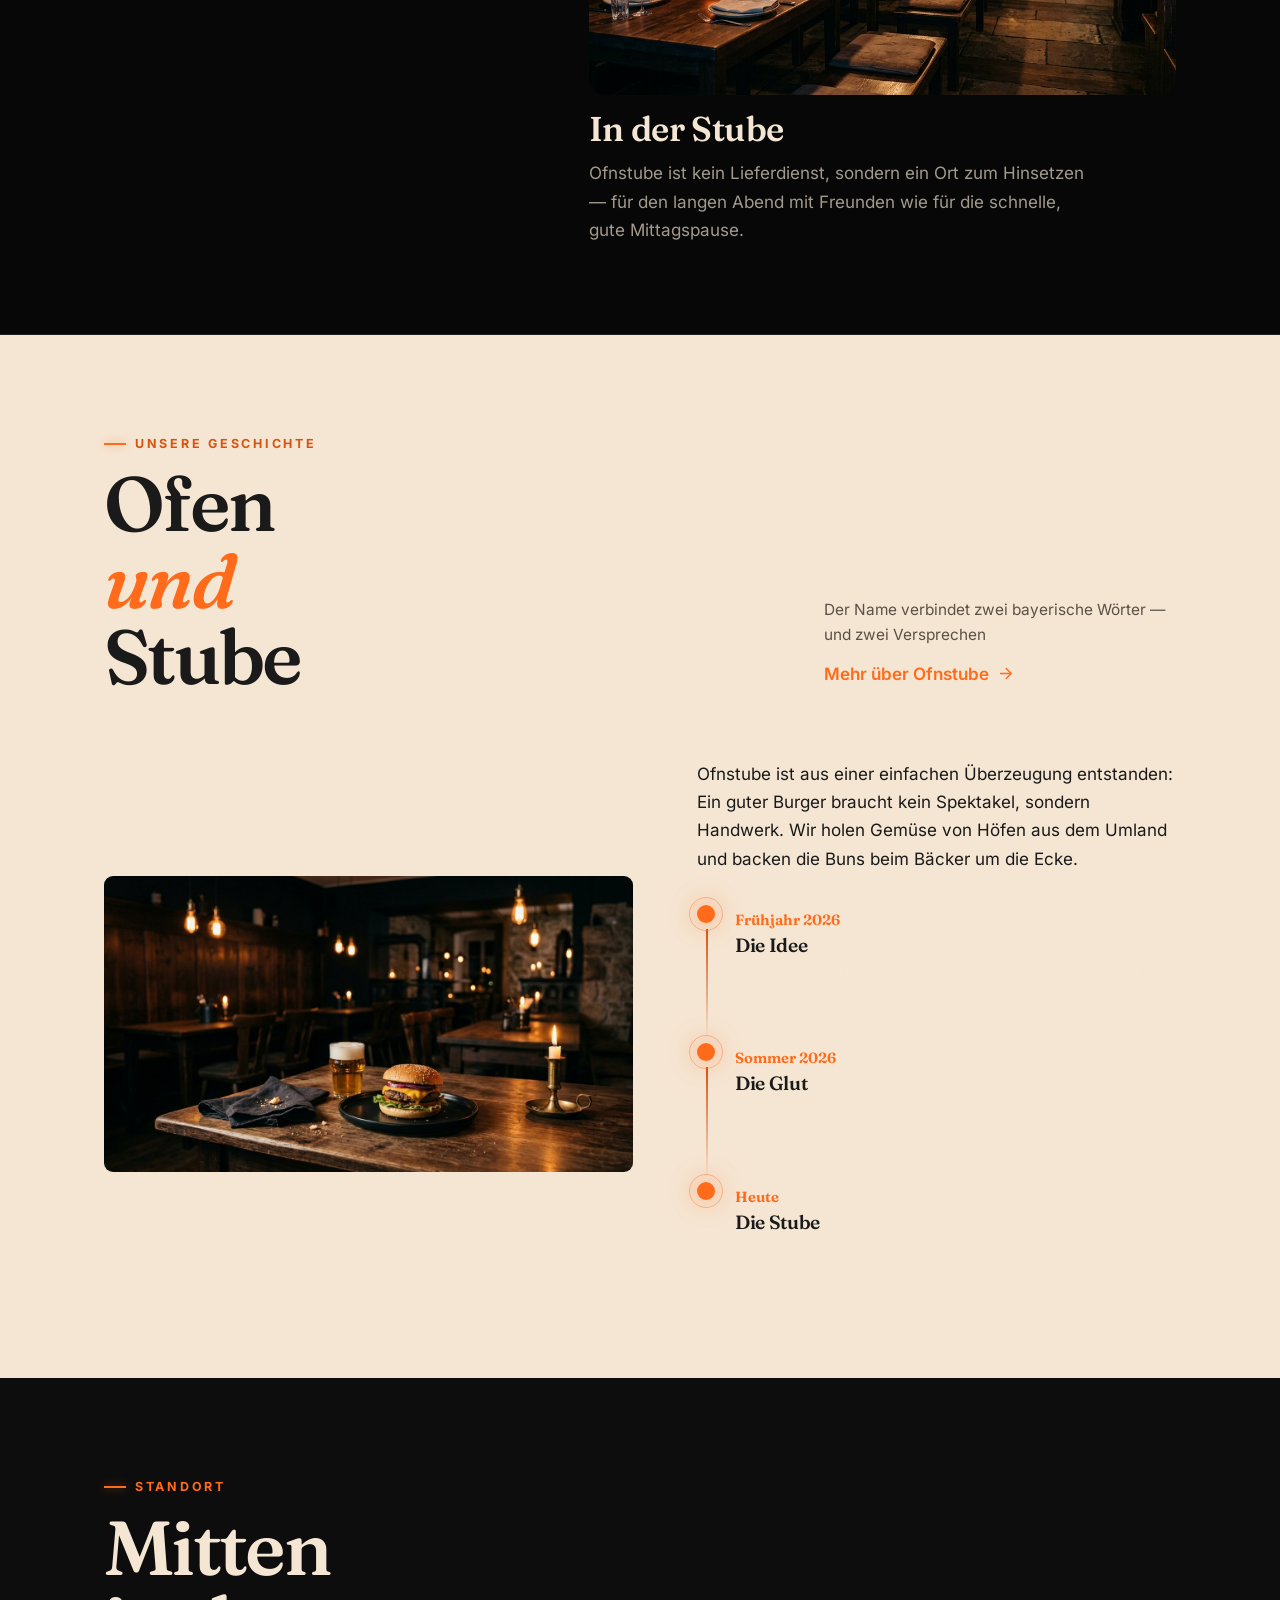
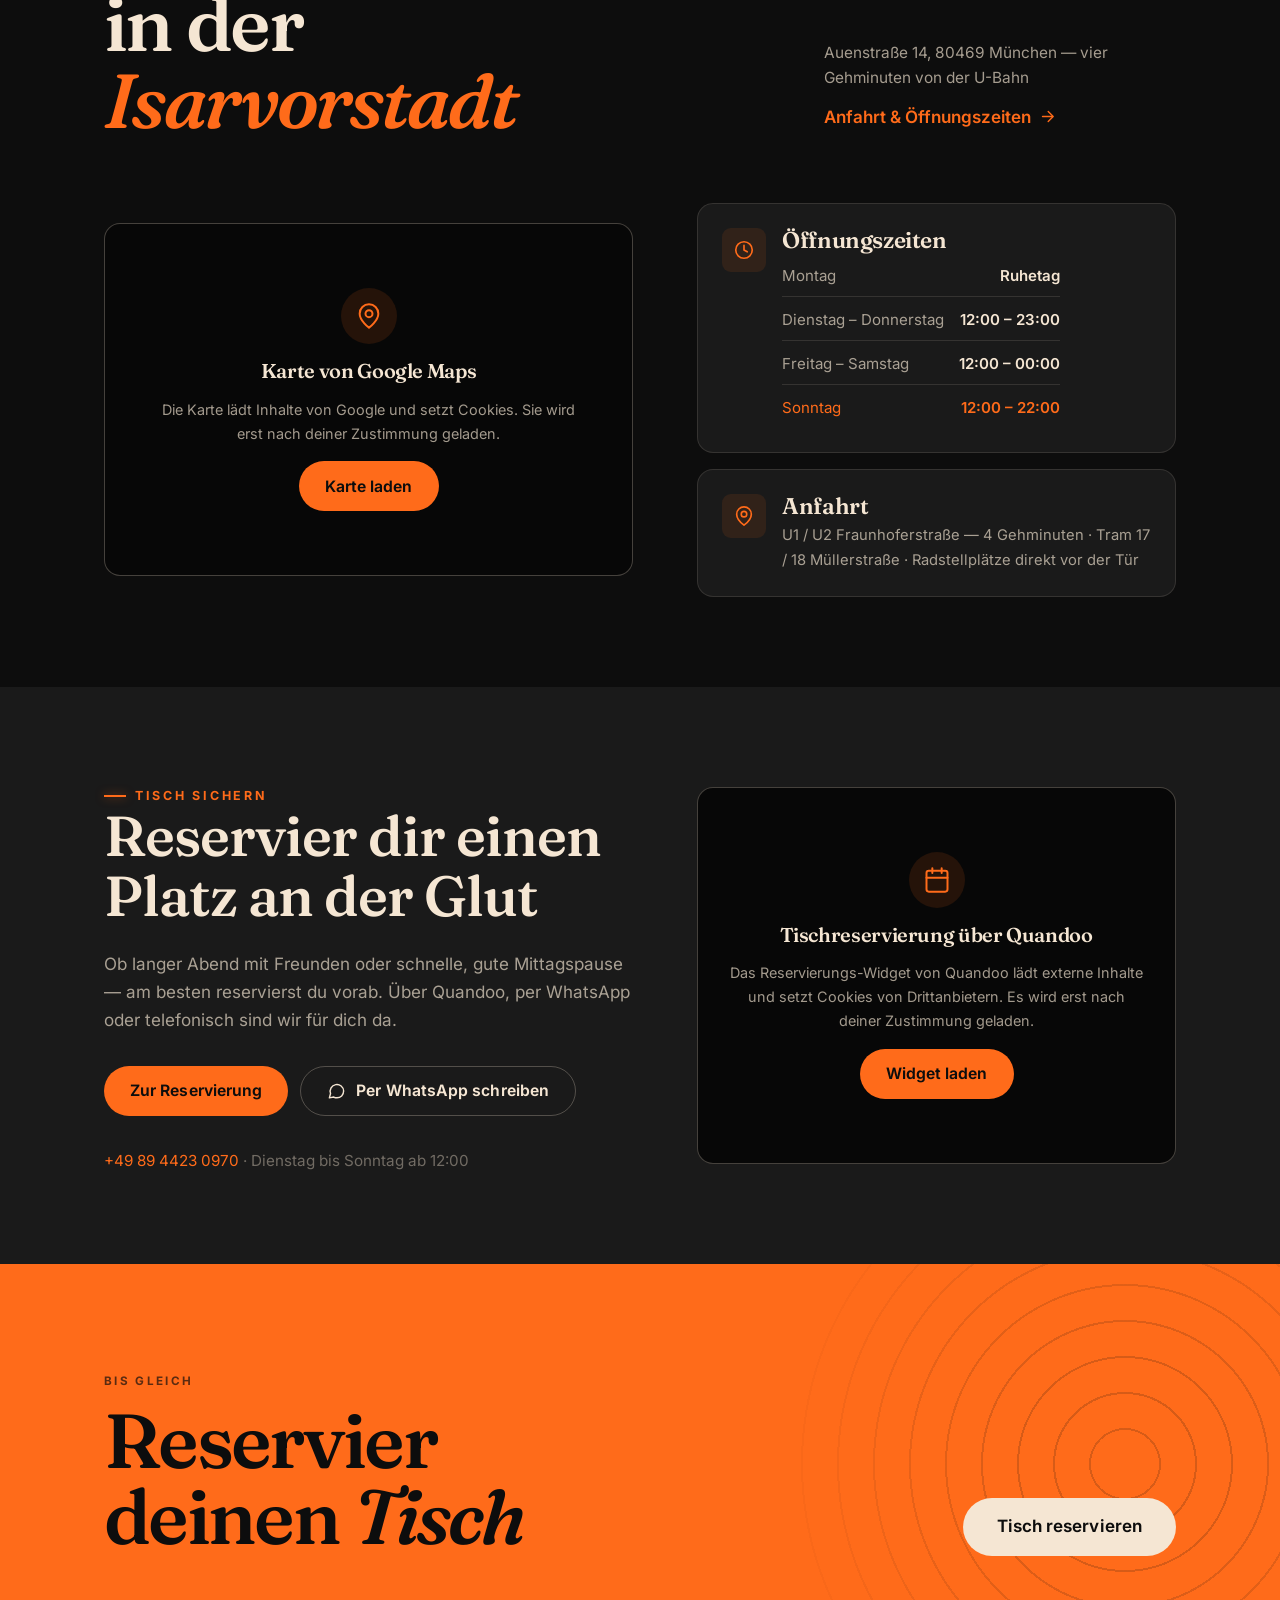
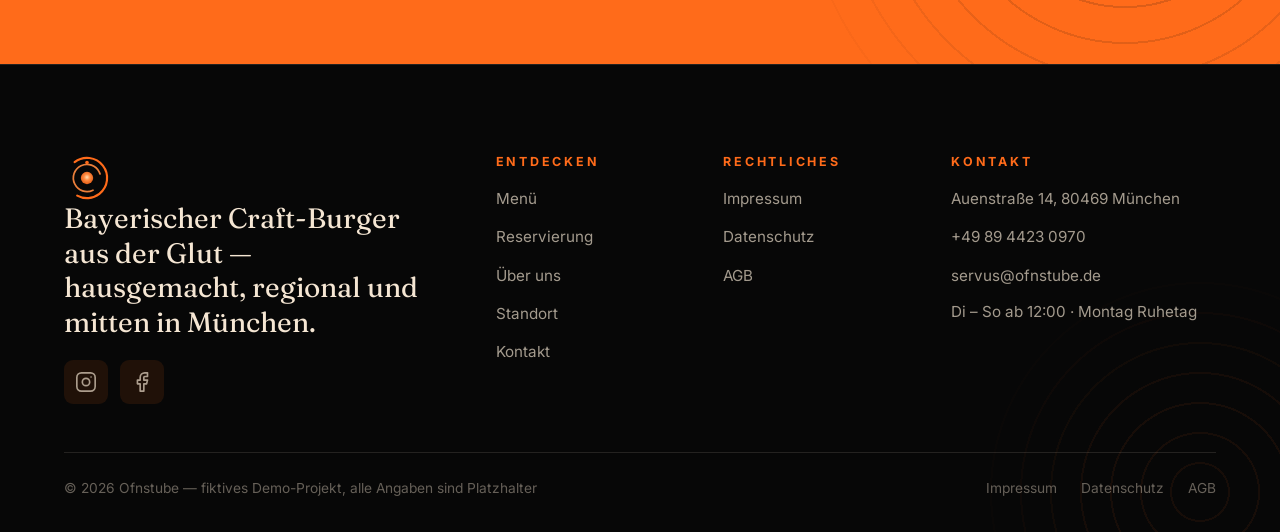
==== commit 8afc1fa3: "Fix critical: patty-rauch HTML ref + og-image + delete unused SVG placeholders - index.html: patty-r" ====
--- a/pages/index.html
+++ b/pages/index.html
@@ -12,13 +12,13 @@
 <meta property="og:site_name" content="Ofnstube">
 <meta property="og:title" content="Ofnstube — Bayerischer Craft-Burger aus der Glut">
 <meta property="og:description" content="Craft-Burger-Restaurant in München. Hausgemachte Patties, regionale Zutaten, ehrliche Stube-Wärme.">
-<meta property="og:image" content="https://ofnstube.ais152.com/assets/images/og/og-default.svg">
+<meta property="og:image" content="https://ofnstube.ais152.com/assets/images/og/hero-poster.jpg">
 <meta property="og:locale" content="de_DE">
 <meta property="og:locale:alternate" content="en_US">
 <meta name="twitter:card" content="summary_large_image">
 <meta name="twitter:title" content="Ofnstube — Bayerischer Craft-Burger aus der Glut">
 <meta name="twitter:description" content="Craft-Burger-Restaurant in München. Hausgemachte Patties, regionale Zutaten, ehrliche Stube-Wärme.">
-<meta name="twitter:image" content="https://ofnstube.ais152.com/assets/images/og/og-default.svg">
+<meta name="twitter:image" content="https://ofnstube.ais152.com/assets/images/og/hero-poster.jpg">
 <link rel="alternate" hreflang="de" href="https://ofnstube.ais152.com/">
 <link rel="alternate" hreflang="en" href="https://ofnstube.ais152.com/">
 <link rel="alternate" hreflang="x-default" href="https://ofnstube.ais152.com/">
@@ -46,7 +46,7 @@
   "servesCuisine": ["American", "Bavarian"],
   "acceptsReservations": "True",
   "hasMenu": "https://ofnstube.ais152.com/menu",
-  "image": ["https://ofnstube.ais152.com/assets/images/og/og-default.svg"],
+  "image": ["https://ofnstube.ais152.com/assets/images/og/hero-poster.jpg"],
   "address": {
     "@type": "PostalAddress",
     "streetAddress": "Auenstraße 14",
@@ -259,7 +259,7 @@
           </article>
           <article class="statement__panel" data-reveal>
             <div class="media">
-              <img src="../assets/images/menu/patty-rauch.svg" alt="Der Rauch — geräucherter Burger von Ofnstube" width="900" height="620" loading="lazy"></div>
+              <img src="../assets/images/menu/patty-rauch.jpg" alt="Der Rauch — geräucherter Burger von Ofnstube" width="900" height="620" loading="lazy"></div>
             <h3 data-en="Fresh every day">Täglich frisch</h3>
             <p data-en="We grind the meat ourselves every morning and bake entirely without additives. What reaches the plate is craft — not industry.">Wir wolfen das Fleisch jeden Morgen selbst und backen ganz ohne Zusatzstoffe. Was auf den Teller kommt, ist Handwerk — nicht Industrie.</p>
           </article>
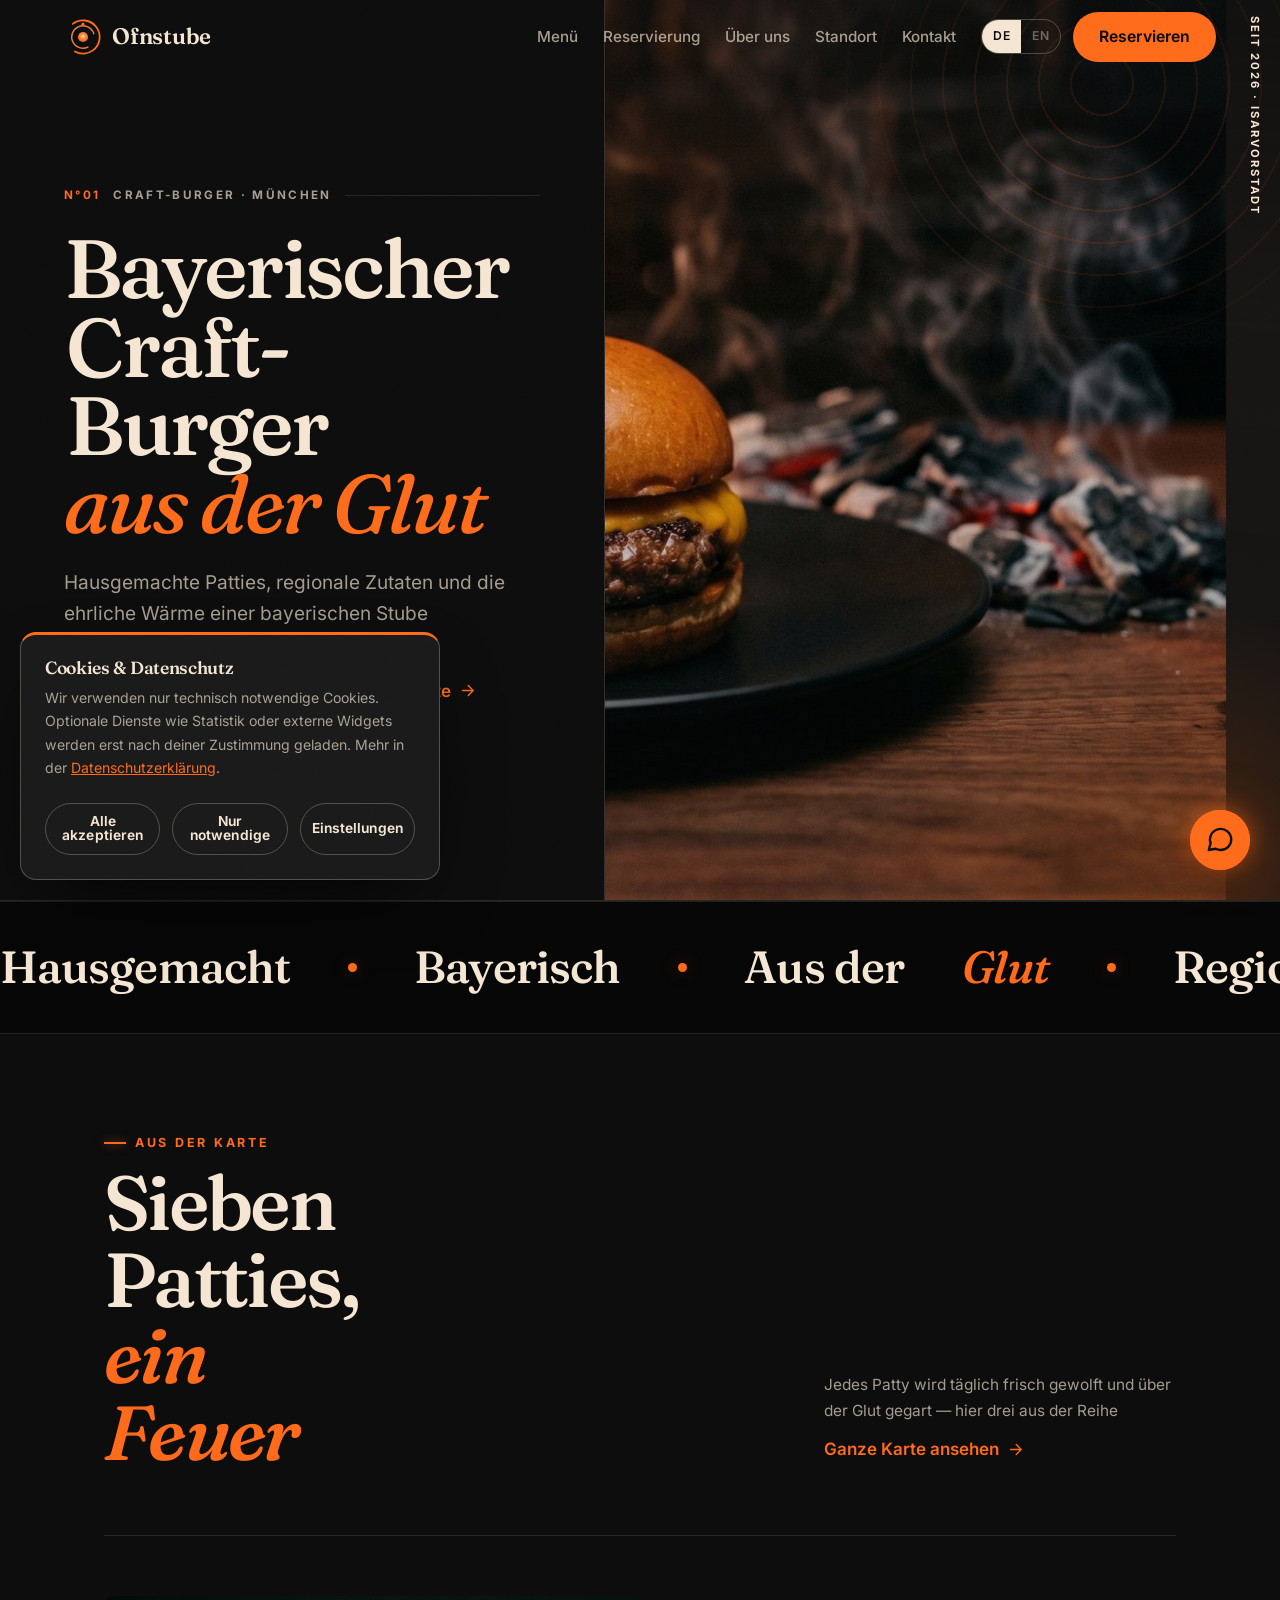
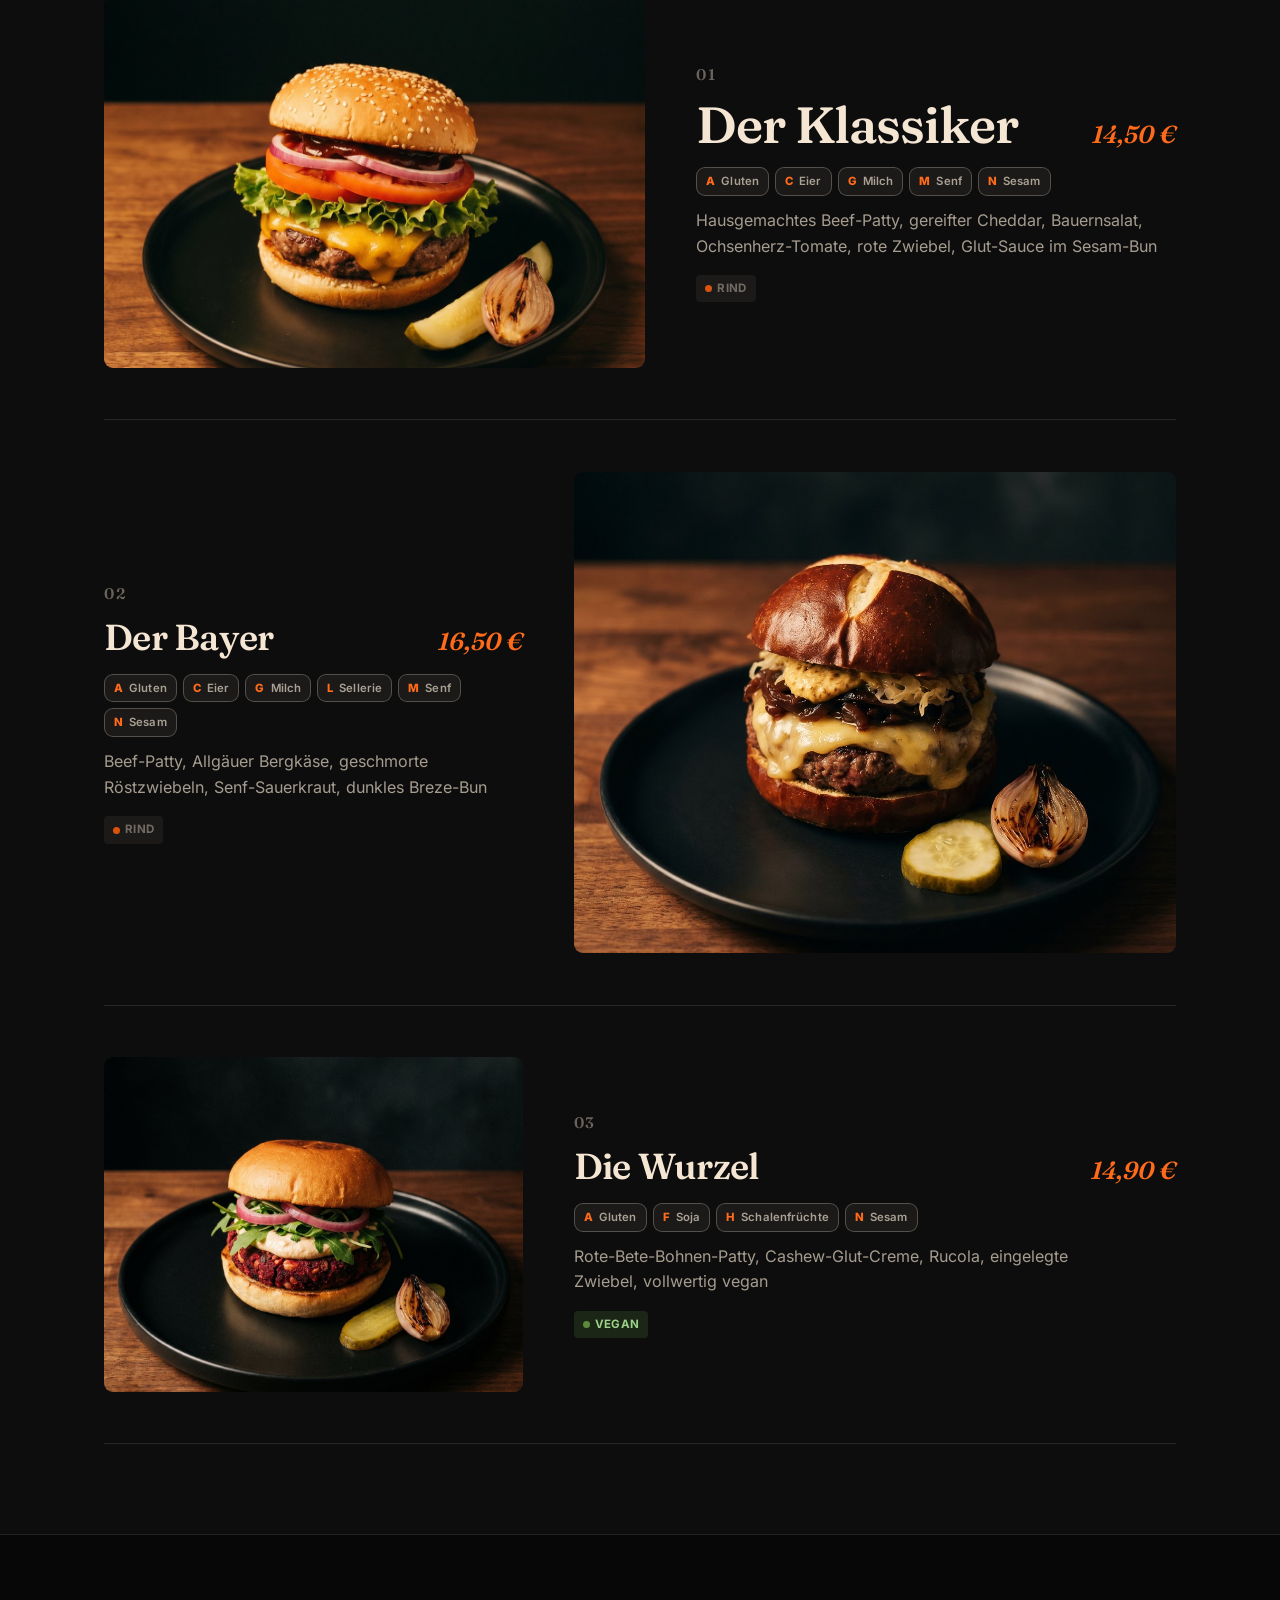
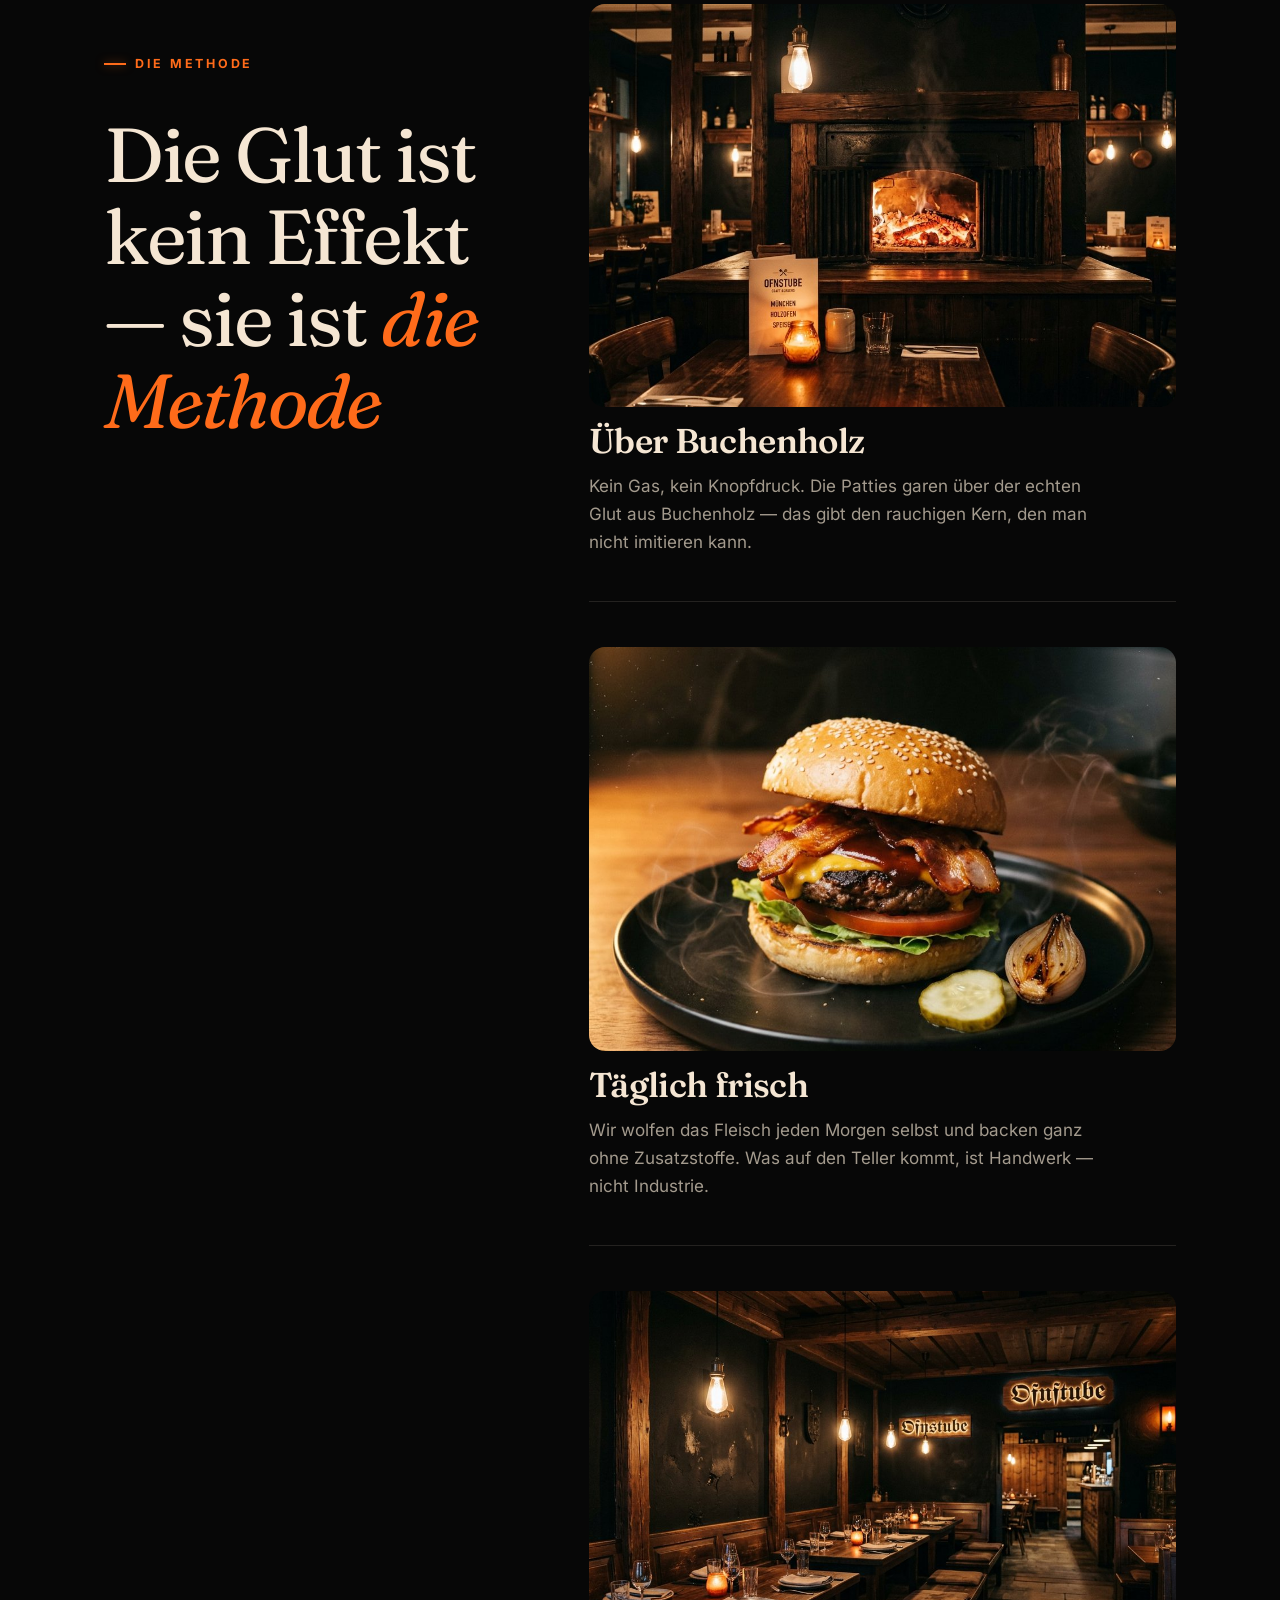
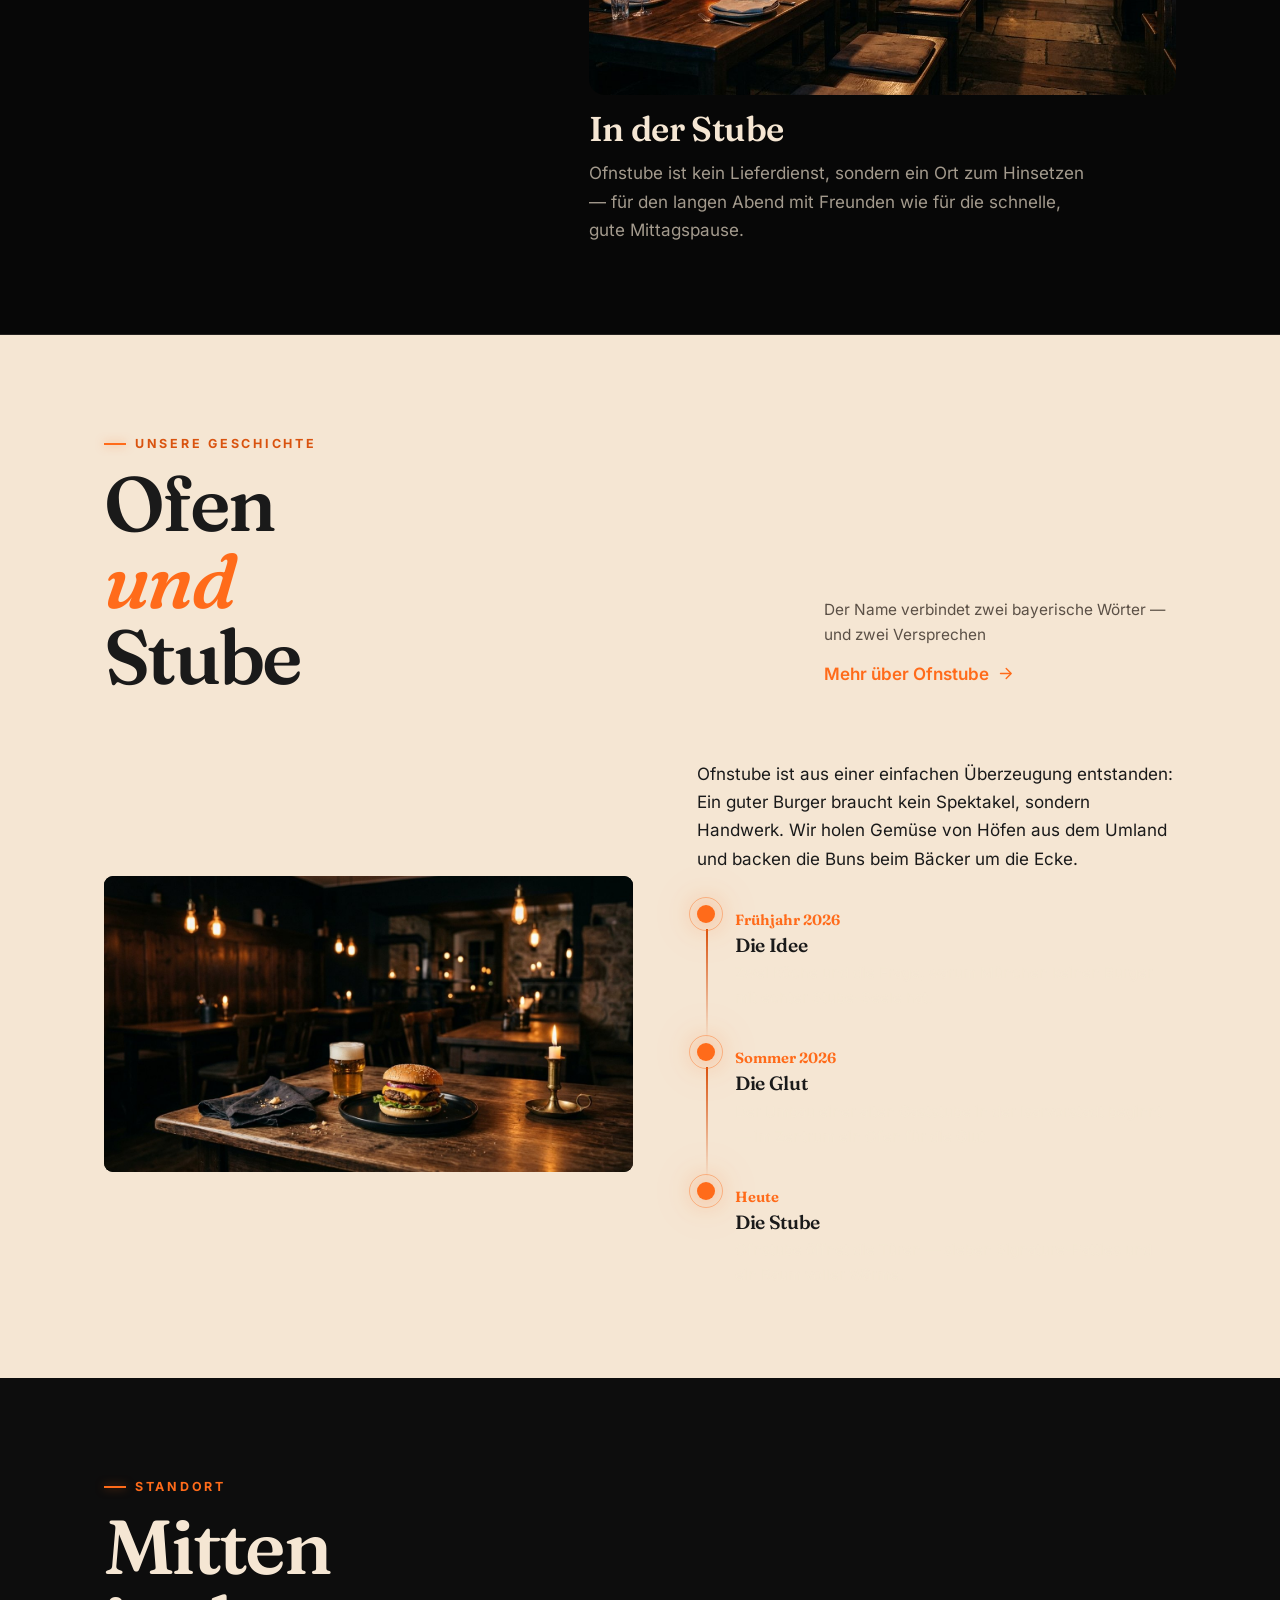
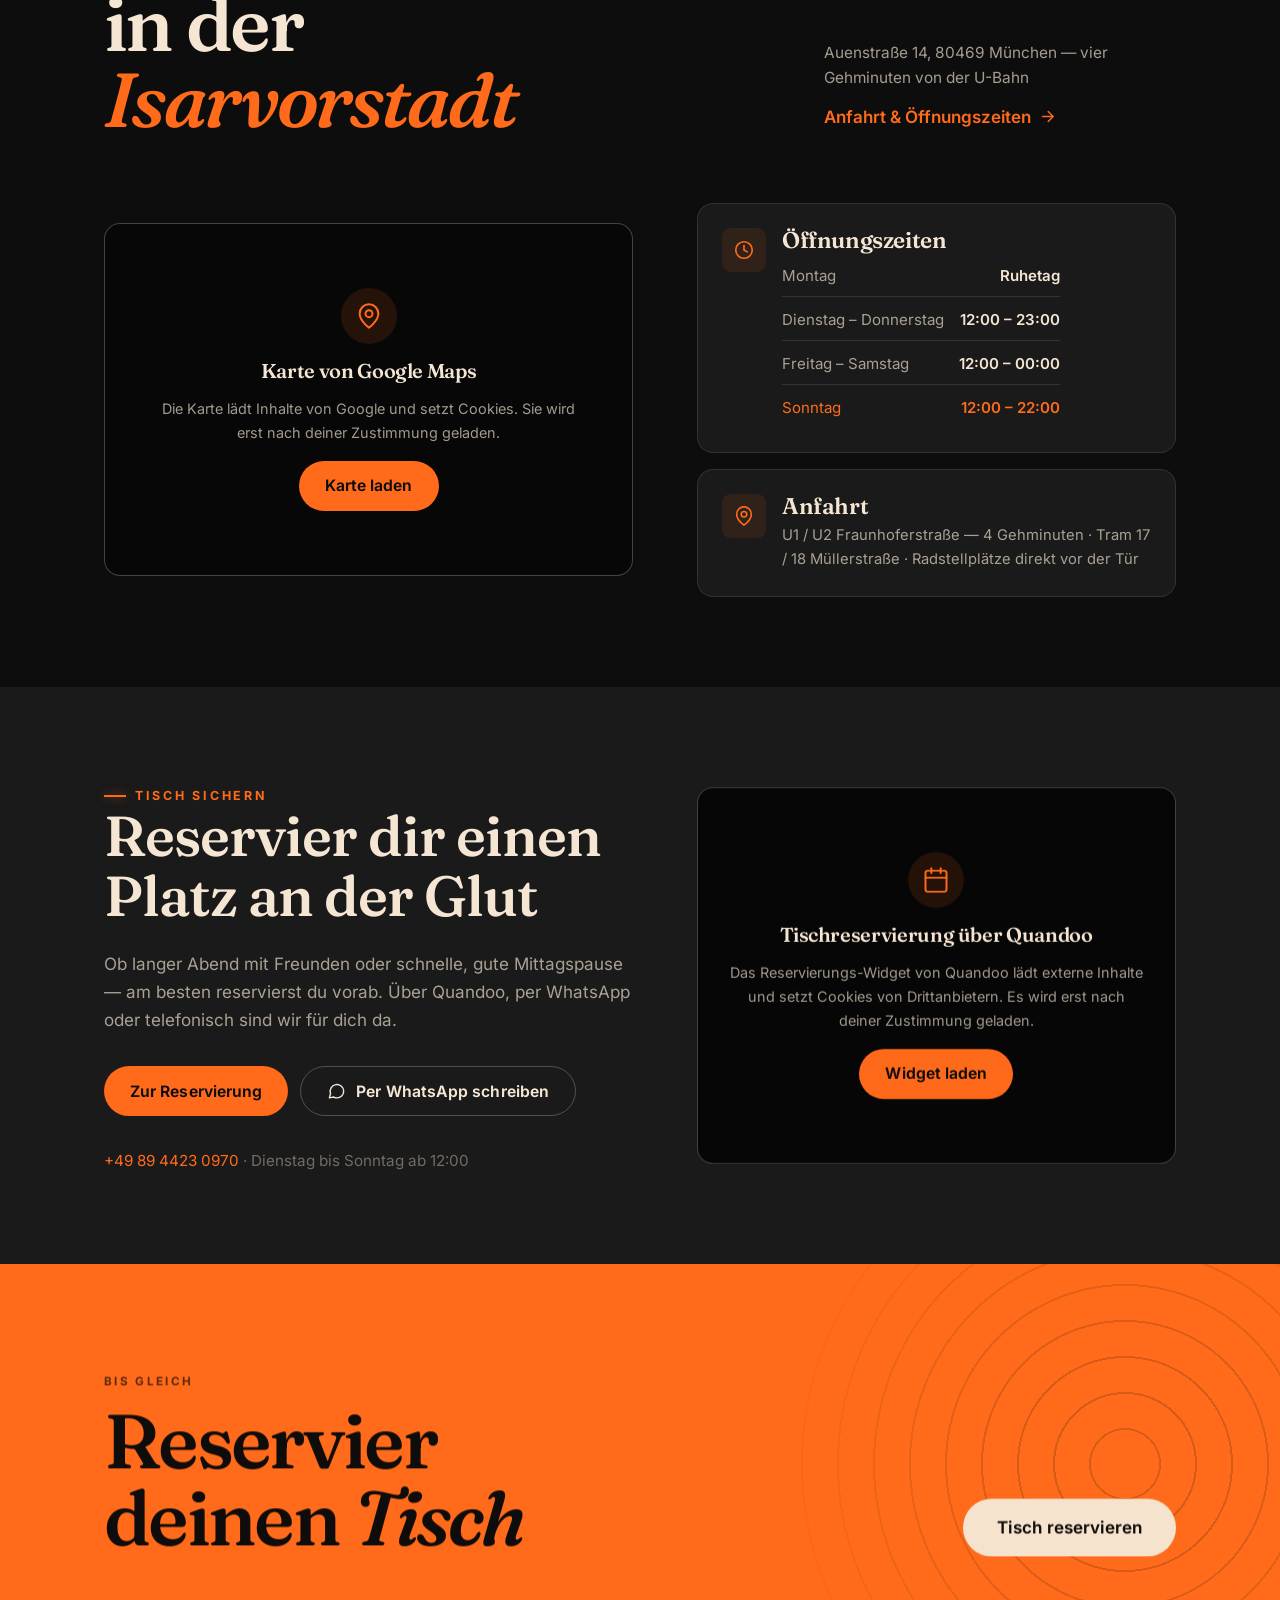
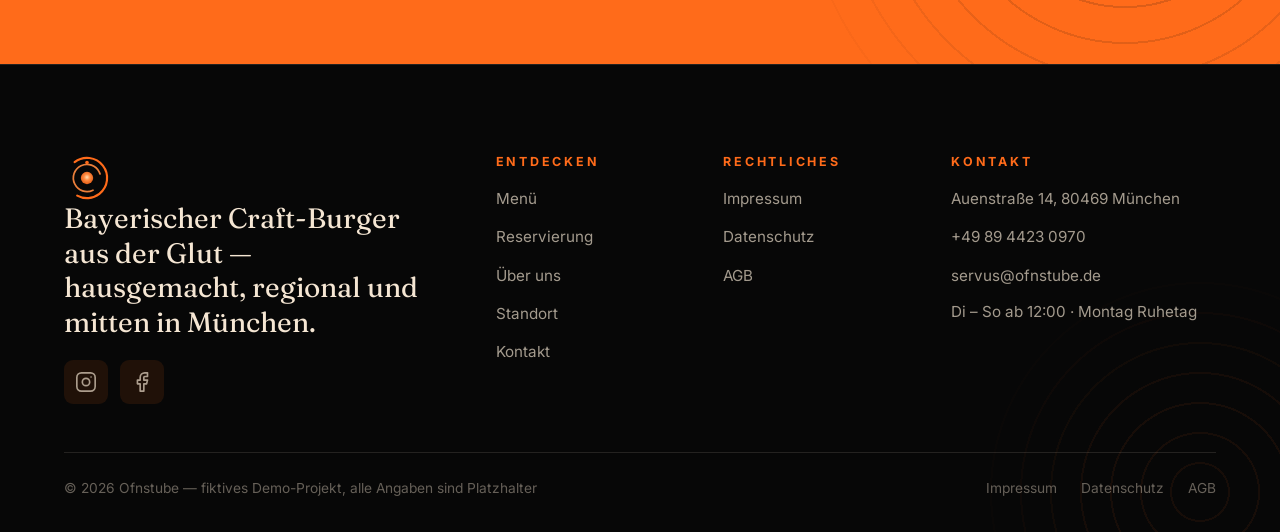
==== commit 64695b36: "Fix og:image path: /assets/images/og/hero-poster.jpg → /assets/images/hero-poster.jpg" ====
--- a/pages/index.html
+++ b/pages/index.html
@@ -12,13 +12,13 @@
 <meta property="og:site_name" content="Ofnstube">
 <meta property="og:title" content="Ofnstube — Bayerischer Craft-Burger aus der Glut">
 <meta property="og:description" content="Craft-Burger-Restaurant in München. Hausgemachte Patties, regionale Zutaten, ehrliche Stube-Wärme.">
-<meta property="og:image" content="https://ofnstube.ais152.com/assets/images/og/hero-poster.jpg">
+<meta property="og:image" content="https://ofnstube.ais152.com/assets/images/hero-poster.jpg">
 <meta property="og:locale" content="de_DE">
 <meta property="og:locale:alternate" content="en_US">
 <meta name="twitter:card" content="summary_large_image">
 <meta name="twitter:title" content="Ofnstube — Bayerischer Craft-Burger aus der Glut">
 <meta name="twitter:description" content="Craft-Burger-Restaurant in München. Hausgemachte Patties, regionale Zutaten, ehrliche Stube-Wärme.">
-<meta name="twitter:image" content="https://ofnstube.ais152.com/assets/images/og/hero-poster.jpg">
+<meta name="twitter:image" content="https://ofnstube.ais152.com/assets/images/hero-poster.jpg">
 <link rel="alternate" hreflang="de" href="https://ofnstube.ais152.com/">
 <link rel="alternate" hreflang="en" href="https://ofnstube.ais152.com/">
 <link rel="alternate" hreflang="x-default" href="https://ofnstube.ais152.com/">
@@ -46,7 +46,7 @@
   "servesCuisine": ["American", "Bavarian"],
   "acceptsReservations": "True",
   "hasMenu": "https://ofnstube.ais152.com/menu",
-  "image": ["https://ofnstube.ais152.com/assets/images/og/hero-poster.jpg"],
+  "image": ["https://ofnstube.ais152.com/assets/images/hero-poster.jpg"],
   "address": {
     "@type": "PostalAddress",
     "streetAddress": "Auenstraße 14",
